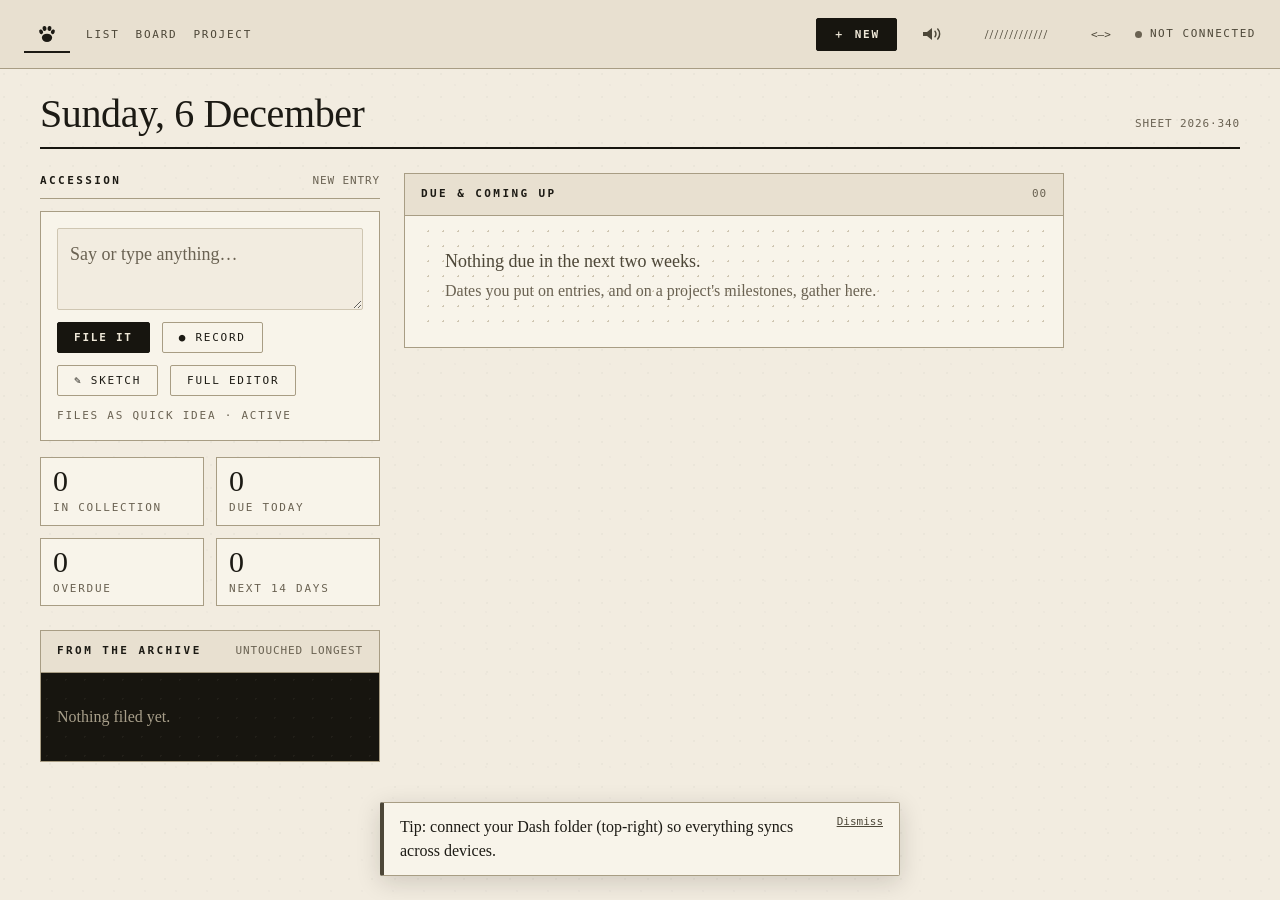
==== index.html @ 29f778c0 "Simplify Dash utilities and add project rail color editing" ====
<!DOCTYPE html>
<html lang="en">
<head>
  <meta charset="utf-8" />
  <meta name="viewport" content="width=device-width, initial-scale=1, viewport-fit=cover" />
  <meta name="theme-color" content="#3f6f5b" />
  <title>Dash</title>
  <link rel="manifest" href="manifest.json" />
  <link rel="apple-touch-icon" href="icon-180.png" />
  <link rel="icon" href="icon.svg" type="image/svg+xml" />
  <meta name="apple-mobile-web-app-capable" content="yes" />
  <meta name="apple-mobile-web-app-title" content="Dash" />
  <link rel="stylesheet" href="css/tokens.css" />
  <link rel="stylesheet" href="css/app.css" />
  <!-- Projects overview is deliberately isolated so the chosen index-rail
       composition can evolve without perturbing the rest of Dash's chrome. -->
  <link rel="stylesheet" href="css/projects.css" />
  <link rel="stylesheet" href="css/interaction.css" />
  <link rel="stylesheet" href="css/desk-images.css" />
  <!-- Small additive pass: quiet desktop utilities + lighter Projects register. -->
  <link rel="stylesheet" href="css/ui-cleanup.css" />
</head>
<body>
  <div id="app"><!-- app.js builds the UI here --></div>
  <div id="toasts"></div>

  <!-- No build step: the browser runs these files exactly as uploaded (§13.1).
       The bootstrap starts Dash first, then adds the optional Desk-image layer. -->
  <script type="module" src="js/desk-images-bootstrap.js"></script>
  <!-- Phone-only chrome rearrangement: keeps the core app verbs intact, but
       gives + New one designed action row and tucks utilities behind More. -->
  <script type="module" src="js/mobile-chrome.js"></script>
  <!-- Shared item-editor hierarchy: quick capture first, organisational tools
       behind one native More details disclosure on phone and desktop. -->
  <script type="module" src="js/editor-details.js"></script>
  <!-- Desktop/tablet cleanup stays additive: existing controls keep their handlers. -->
  <script type="module" src="js/ui-cleanup.js"></script>

  <!-- Offline-first: register the service worker so the app shell works with
       no network (data is local anyway). (§13.2 #6) -->
  <script>
    if ("serviceWorker" in navigator) {
      window.addEventListener("load", () => {
        navigator.serviceWorker.register("sw.js").catch(() => {
          /* not fatal — app still works online; see console */
        });
      });

      // ---- taking on a new version without throwing away a navigation ----
      //
      // sw.js calls skipWaiting() + clients.claim(), so a newly-installed
      // worker can take control while this tab is already open.
      //
      // Older Dash versions reloaded immediately on controllerchange. The
      // first fix deferred that reload after a pointer/key interaction, but it
      // left one narrow race: controllerchange could arrive a fraction before
      // the first pointerdown, start the reload, and the click could still
      // switch views before that already-started reload completed. Result:
      // Projects appeared briefly, then the cold-start reload landed on Home.
      //
      // The stronger rule is simpler: A VISIBLE DASH TAB NEVER FORCE-RELOADS
      // ITSELF FOR AN UPDATE. controllerchange only records that an update is
      // waiting. The reload happens when the document is hidden — switching
      // tabs/apps, locking the device, closing the PWA — when no live action can
      // be thrown away. If the page disappears without that event, the next
      // open is already controlled by the new worker anyway.
      let reloadedForUpdate = false;
      let updateWaiting = false;

      function reloadForUpdate() {
        if (reloadedForUpdate) return;
        reloadedForUpdate = true;
        window.location.reload();
      }

      navigator.serviceWorker.addEventListener("controllerchange", () => {
        updateWaiting = true;
        // Hidden already? There is no visible interaction to protect.
        if (document.visibilityState === "hidden") reloadForUpdate();
      });

      document.addEventListener("visibilitychange", () => {
        if (updateWaiting && document.visibilityState === "hidden") {
          reloadForUpdate();
        }
      });
    }
  </script>
</body>
</html>
---- css/tokens.css ----
/* ============================================================
   tokens.css — the ONE place visual values are defined (§10)
   ------------------------------------------------------------
   "Specimen archive" system (approved July 2026). Warm cream is the
   primary ground; near-black appears as a *material* (the mount board),
   not a mode. One ember accent is an INDICATOR only — overdue, stale,
   sync trouble — never decoration. Serif carries content; a mono voice
   carries every label, number, and date.

   AMENDED August 2026 — colour as ground. The seven PALETTE colours
   (--color-green … --color-gray) may now be used as filled grounds
   with --text-on-accent as the ink, not only as thin marks. That is
   what lets a project be identifiable at a glance. Ember is NOT in
   the palette and is NOT part of this: it stays an indicator, and it
   still means "past its date" and nothing else. The two can appear on
   the same page and still say different things.

   AMENDED August 17, 2026 — display serif. Dash keeps its existing
   Iowan/Palatino serif for reading, and gains ONE display voice for
   identity / large typographic structure. It asks only for a locally
   installed BN Canyon; no font file is shipped or cached. If the
   browser cannot see that local font, the display token falls straight
   back to the existing body serif.

   Every palette colour was measured as a background against
   --text-on-accent in both themes before this was allowed through:
   worst pair 5.32:1, best 7.62:1 — all past AA. Because
   --text-on-accent flips per theme, a ground stays legible through a
   re-theme with no second set of tokens to keep in sync.

   Components may ONLY reference these semantic tokens, never raw
   colors / sizes / fonts. A theme JSON file in Dash/themes/ can
   override any of these at runtime (see js/theme.js).

   Token NAMES are unchanged from earlier versions on purpose, so
   theme.js, sketch.js and every view keep working — only the VALUES
   moved. New tokens (--mount*, --ember*, --rule*, --text-label) were
   added for the new elements.

   Accessibility defaults still baked in HERE (§10):
     - 18px text floor, scaled by --text-scale
     - AA-contrast pairs verified on every ground, cream and mount
     - 44px minimum tap targets via --tap-min
   ============================================================ */

/* Local-only on purpose. The browser may use the copy Andra has installed on
   this device, but Dash never contains, serves or redistributes the font file. */
@font-face {
  font-family: "Dash Canyon Local";
  src: local("BN Canyon"), local("BNCanyonRegular");
  font-style: normal;
  font-weight: 400;
  font-display: swap;
}

:root {
  /* ---- text scale multiplier (settings slider writes this) ---- */
  --text-scale: 1;

  /* ---- surfaces: warm paper stock ---- */
  --surface:        #f2ece0;   /* app ground — warm cream */
  --surface-raised: #f8f4ea;   /* mounted sheet / entry field */
  --surface-sunken: #e8e0d0;   /* wells, inputs, the instrument strip */
  --border:         #cfc6b2;   /* hairline rule */
  --border-strong:  #a89d84;   /* stronger rule / control outline */

  /* ---- the mount board (near-black material, not "dark mode") ---- */
  --mount:          #17150f;
  --mount-soft:     #211e16;
  --rule-mount:     #3a352a;
  --ink-on-mount:       #efe8d8;
  --ink-on-mount-muted: #a89f8a;

  /* ---- ink (all AA on the paper grounds above) ---- */
  --text-primary:  #1c1a14;
  --text-muted:    #4d4738;   /* body previews, secondary content */
  --text-faint:    #6a6252;   /* counts, hints, dates */
  --text-on-accent:#f8f4ea;

  /* Removed August 2026 (code-health cleanup #11), all with zero readers:
       --tint-green … --tint-gray  the seven soft tint backgrounds. Their only
         consumers were the Kanban column wells and the Finder selection, both
         unregistered, and one hardcoded use on a project chip that now takes
         the project's own colour instead.
       --ember-soft  the Delete button's hover, which now derives from --ember
         so it follows the theme and any custom accent.
       --accent-1 / --accent-3 / --accent-4  "quiet accents, demoted" — never
         referenced by anything.
     --accent-2 deliberately STAYS: setAccent() in js/theme.js still writes it,
     and it is named in the original proposal §10. */

  /* ---- THE accent: ember. Indicator only. AA on paper. ---- */
  --accent-2:      #b23a14;   /* ember — legacy name kept; = indicator red */
  --ember:         #b23a14;
  /* What ember is when NOBODY has picked a custom accent.
     Settings can replace the accent, and it does so by writing --ember as an
     inline style on :root — which beats this stylesheet. So "what is ember
     normally?" can't be answered by reading --ember back; it would hand back
     whatever custom colour is currently in force. This token is the answer,
     and the accent flow deliberately never writes it (see setAccent /
     resetAccent in js/theme.js). Keep it equal to --ember above. */
  --ember-default: #b23a14;
  /* The ink that goes ON an ember ground (the overdue block, the tab
     badge, the late flag). A separate token because Settings can now
     replace the accent with any colour, and the ink on top has to be
     able to flip to near-black without the accent itself moving.
     Left pointing at --text-on-accent so it follows the theme until
     someone actually picks a custom accent. */
  --ember-ink:     var(--text-on-accent);
  --ember-on-mount:#ef7a4e;   /* same lamp, legible on the mount */
  --warn-on-mount: #c9a24f;   /* mid-band "aging", mount ground only */

  /* named status/type palette — data references these by name
     (registry color:"green"); see js/theme.js colorToken().
     Re-valued to quiet, AA inks that read as dot-marks. */
  --color-green:  #4a6353;
  --color-clay:   #87502f;
  --color-blue:   #4c6076;
  --color-ochre:  #6f5a2e;
  --color-plum:   #5f4a5c;
  --color-slate:  #575a5e;
  --color-gray:   #6a6252;

  /* ---- typography ---- */
  --font-body:    "Iowan Old Style", "Palatino Linotype", Palatino, Georgia, serif;
  --font-display: "Dash Canyon Local", "Iowan Old Style", "Palatino Linotype", Palatino, Georgia, serif;
  --font-ui:      -apple-system, BlinkMacSystemFont, "Segoe UI", system-ui, sans-serif;
  --font-mono:    ui-monospace, "SF Mono", Menlo, Consolas, monospace;

  /* type scale — floor is 18px, everything scales with --text-scale */
  --text-base: calc(1.125rem * var(--text-scale)); /* 18px */
  --text-sm:   calc(1rem     * var(--text-scale)); /* 16px — never smaller */
  --text-lg:   calc(1.375rem * var(--text-scale)); /* 22px */
  --text-xl:   calc(1.875rem * var(--text-scale)); /* 30px */
  --text-2xl:  calc(2.5rem   * var(--text-scale)); /* 40px */
  /* the display size — added August 2026. Hierarchy in this system comes
     from a big SIZE jump rather than from more colours or heavier rules,
     so there has to be a step that's unmistakably the top of a page.
     Used for a project's name on its own page, and nothing smaller. */
  --text-3xl:  calc(3.5rem   * var(--text-scale)); /* 56px */
  /* the mono label voice — tiny letterspaced caps for ALL metadata */
  --text-label:calc(0.6875rem * var(--text-scale));/* 11px */
  --leading:   1.5;

  /* ---- spacing ---- */
  --space-1: 0.25rem;
  --space-2: 0.5rem;
  --space-3: 0.75rem;
  --space-4: 1rem;
  --space-5: 1.5rem;
  --space-6: 2.5rem;

  /* ---- shape & depth: sharper corners, hairlines over shadows ---- */
  --radius:      2px;
  --radius-sm:   2px;
  --radius-pill: 999px;      /* small round dots only */
  --shadow-1: none;
  --shadow-2: 0 6px 24px rgba(23,21,15,0.16);   /* modals only */

  /* ---- sketch / journal (§9) — unchanged intent, warm paper ---- */
  --sketch-paper:      #f4efe4;
  --sketch-paper-edge: #e7dfcd;
  --sketch-ink:        #2b2822;
  --sketch-ink-accent: #4a6b8a;

  /* ---- layout: how wide things are allowed to get (August 2026) ----
     These are the "spatial parameters". They live here, as tokens, so
     the whole app's density is four numbers rather than a hunt through
     the stylesheet.

     --page-max    the widest the content ever gets. Above this it just
                   stops growing; nothing stretches into unreadability.
     --panel-min   a panel is never NARROWER than this. This is the
                   number that stops text being clipped: the grid fits
                   FEWER, WIDER columns rather than as many as possible.
     --panel-max   …and never wider than this, so a single panel on a
                   big screen doesn't turn into metre-long rows.
     --rail-w      the fixed left rail. HOME ONLY — capture lives
                   there and has to stay reachable. A project page has
                   no rail; its controls moved into the colour banner.
     --index-rail-w the OTHER rail: the tag / type / status index on
                   List and Board. Deliberately its own number rather
                   than sharing --rail-w — the two rails hold different
                   things (capture vs. a list of filters) and want
                   different widths. It was a literal 248px in app.css
                   until August 2026, which meant one rail was tunable
                   from here and the other wasn't.
     --board-col-w how wide one column of cards is on the Board. The
                   masonry layout fits as many of these as will go, so
                   this is the Board's density knob.

     Adding a widget later needs none of these touched: the panel grid
     fits what it's given and reflows. */
  --page-max:      1500px;
  --panel-min:     480px;
  --panel-max:     660px;
  --rail-w:        340px;
  --index-rail-w:  248px;
  --board-col-w:   260px;

  /* ---- interaction ---- */
  /* --tap-min is the TOUCH floor and does not move. 44px, always, on
     anything a finger has to hit.

     --control-min is what controls actually size themselves to. It
     equals --tap-min by default, and drops on a device driven by a
     MOUSE (see the pointer query below) — where 44px isn't an
     accessibility requirement, it's just three chunky buttons eating
     the row before any text gets drawn. That reclaimed width is what
     stops labels being clipped on the desktop. */
  --tap-min: 44px;
  --control-min: var(--tap-min);
  /* Focus is interface state, not an alert. Keep ember reserved for\n     overdue/error/sync meaning and draw keyboard focus in neutral Dash ink. */\n  --focus-ring: 0 0 0 2px var(--surface), 0 0 0 4px var(--text-primary);
  --transition: 140ms ease;
}

/* Dark = the mount becomes the ground (the black-monoprint theme). Kept
   AA and warm so a sketch made by day still reads at night. */
:root[data-theme="dark"] {
  --surface:        #17150f;
  --surface-raised: #211e16;
  --surface-sunken: #100e09;
  --border:         #3a352a;
  --border-strong:  #524c3d;

  --mount:          #100e09;
  --mount-soft:     #191710;
  --rule-mount:     #3a352a;
  --ink-on-mount:       #efe8d8;
  --ink-on-mount-muted: #a89f8a;

  --text-primary: #efe8d8;
  --text-muted:   #c3bba7;
  --text-faint:   #928a76;
  --text-on-accent:#17150f;

  --ember:         #ef7a4e;
  --accent-2:      #ef7a4e;
  /* the dark theme's own ember, so "reset to ember" in dark mode offers the
     colour ember actually is here — not the paper theme's */
  --ember-default: #ef7a4e;

  --color-green:  #7fa38c;
  --color-clay:   #cf8a63;
  --color-blue:   #7f9bb8;
  --color-ochre:  #c9a24f;
  --color-plum:   #a988a6;
  --color-slate:  #9ca0a6;
  --color-gray:   #928a76;

  --sketch-paper:      #2a2620;
  --sketch-paper-edge: #211d18;
  --sketch-ink:        #ece7db;
  --sketch-ink-accent: #8fb3d4;

  --shadow-1: none;
  --shadow-2: 0 6px 24px rgba(0,0,0,0.5);
}

/* A device whose PRIMARY pointer is precise — a trackpad or mouse. Phones
   and tablets report "coarse" and never match this, so every touch target
   in Dash stays at the full 44px where it matters. Only the pointer that
   doesn't need the padding loses it.

   The known edge: a touchscreen laptop reports its trackpad as primary and
   would get the smaller controls even though you could also poke the screen.
   Everything stays above the 24px desktop floor, so it's a comfort question
   rather than a reachability one. */
@media (pointer: fine) {
  :root { --control-min: 28px; }
}

@media (prefers-reduced-motion: reduce) {
  :root { --transition: 0ms; }
}
---- css/app.css ----
/* ============================================================
   app.css — layout & components. Uses ONLY tokens from tokens.css.
   If you find a raw color/size/font below, it's a bug (§10).
   ------------------------------------------------------------
   "Specimen archive" restyle (approved July 2026):
     - items are numbered specimen ENTRIES separated by hairlines,
       not boxed cards
     - type/status are tiny colored dot-MARKS (.mk), not filled pills
     - all metadata (labels, numbers, dates) speaks in a mono voice
     - the sidebar is a catalog INDEX; the topbar is an instrument STRIP
     - ember (--ember) appears only as an indicator, never decoration
   ============================================================ */

* { box-sizing: border-box; }
html, body { margin: 0; padding: 0; }

body {
  background: var(--surface);
  color: var(--text-primary);
  font-family: var(--font-body);
  font-size: var(--text-base);
  line-height: var(--leading);
  -webkit-text-size-adjust: 100%;
  overflow: hidden; /* app owns its own scroll regions */
  /* Subtle material: a faint dot grain, felt not seen (§ design).
     Drawn from the INK token rather than a fixed warm brown, so it inverts:
     dark specks on cream paper, pale specks on the mount. It used to be a
     literal rgba() and therefore stayed brown on the dark theme, where it
     was effectively invisible.
     The percentages are lower than the old alphas on purpose — near-black at
     5% is about 1.6× stronger against cream than the mid-brown it replaces,
     so 3% / 2% keeps the paper theme looking the way it always has. */
  background-image:
    radial-gradient(circle at 18% 22%, color-mix(in srgb, var(--text-primary) 3%, transparent) 0 1px, transparent 1px),
    radial-gradient(circle at 68% 74%, color-mix(in srgb, var(--text-primary) 2%, transparent) 0 1px, transparent 1px);
  background-size: 23px 23px, 31px 31px;
}

button, input, textarea, select {
  font-family: inherit;
  font-size: inherit;
  color: inherit;
}

:focus-visible { outline: none; box-shadow: var(--focus-ring); border-radius: var(--radius-sm); }

/* ---- the mono label voice: used for ALL metadata ---- */
.lbl, .num {
  font-family: var(--font-mono);
  font-size: var(--text-label);
  letter-spacing: 0.16em;
  text-transform: uppercase;
  color: var(--text-faint);
}
.num { letter-spacing: 0.08em; }

/* ---------- App shell: index rail + main ---------- */
/* The rail is OPEN by default on List and Board (August 2026) and absent
   everywhere else. It reversed an earlier same-day decision to keep it
   closed: it stopped being a drawer you had to remember and became where
   filtering lives, so hiding it by default hid the point. The band's
   "☰ Index" toggle adds/removes .with-sidebar; open/closed is per device
   (dash.rail). Settings / Read-aloud stay in the topbar regardless, so
   nothing is ever stranded behind this. */
#app {
  display: grid;
  grid-template-columns: 1fr;
  grid-template-rows: 100vh;
  height: 100vh;
}
#app.with-sidebar { grid-template-columns: var(--index-rail-w) 1fr; }
#app:not(.with-sidebar) > .sidebar { display: none; }

/* ---------- Sidebar = catalog index ---------- */
.sidebar {
  background: var(--surface);
  border-right: 1px solid var(--border);
  display: flex;
  flex-direction: column;
  min-height: 0;
  overflow-y: auto;
}

.brand {
  display: flex; align-items: center; gap: var(--space-2);
  padding: var(--space-5) var(--space-4) var(--space-4);
  font-family: var(--font-mono);
  font-size: var(--text-label);
  letter-spacing: 0.3em;
  text-transform: uppercase;
  font-weight: 500;
  color: var(--text-primary);
}
.brand .brand-mark {
  width: 22px; height: 22px; border-radius: var(--radius-pill);
  object-fit: cover;
  display: inline-block;
  flex: none;
}

.sidebar-section { padding: 0 var(--space-4); }
.sidebar-section h2 {
  font-family: var(--font-mono);
  font-size: var(--text-label);
  text-transform: uppercase;
  letter-spacing: 0.16em;
  color: var(--text-faint);
  font-weight: 500;
  margin: var(--space-5) 0 var(--space-1);
  padding-bottom: var(--space-1);
  border-bottom: 1px solid var(--border);
}
.sidebar-section h2:first-child { margin-top: 0; }

.nav-btn {
  display: flex; align-items: center; gap: var(--space-2);
  width: 100%;
  min-height: 34px;
  padding: var(--space-1) 0;
  background: transparent;
  border: none;
  border-bottom: 1px solid transparent;
  text-align: left;
  cursor: pointer;
  color: var(--text-primary);
  font-family: var(--font-body);
  font-size: var(--text-sm);
}
.nav-btn:hover { border-bottom-color: var(--border); }
.nav-btn[aria-current="true"] {
  color: var(--text-primary);
  font-weight: 600;
  box-shadow: inset 3px 0 0 var(--ember);
  padding-left: var(--space-2);
}
.nav-btn .count {
  margin-left: auto;
  font-family: var(--font-mono);
  font-size: var(--text-label);
  letter-spacing: 0.06em;
  color: var(--text-faint);
  font-variant-numeric: tabular-nums;
}

/* (.sidebar-footer removed August 2026 — it held Settings and Read-aloud until
   those moved to the topbar, and nothing has rendered it since.) */

/* ---------- Main area ---------- */
.main {
  display: flex; flex-direction: column;
  min-width: 0; min-height: 0;
  height: 100vh;
}

/* ---------- Instrument strip (was topbar) ---------- */
.topbar {
  display: flex; align-items: center; gap: var(--space-3);
  padding: var(--space-3) var(--space-5);
  border-bottom: 1px solid var(--border-strong);
  background: var(--surface-sunken);
  flex-wrap: wrap;
}

.view-tabs { display: flex; gap: var(--space-4); flex-wrap: wrap; }
.view-tab {
  min-height: var(--control-min);
  padding: var(--space-2) 0;
  border: none;
  background: transparent;
  cursor: pointer;
  font-family: var(--font-mono);
  font-size: var(--text-label);
  letter-spacing: 0.16em;
  text-transform: uppercase;
  color: var(--text-muted);
}
.view-tab[aria-current="true"] {
  color: var(--text-primary);
  font-weight: 600;
  box-shadow: inset 0 -2px 0 var(--ember);
}

/* Pushes the verbs to the right now that Search has left the topbar. */
.topbar-spacer { flex: 1; }

.search-wrap { position: relative; }
.search-wrap input {
  min-height: var(--control-min);
  width: 260px; max-width: 40vw;
  padding: var(--space-2) var(--space-3);
  background: var(--surface-raised);
  border: 1px solid var(--border);
  border-radius: var(--radius);
  font-family: var(--font-body);
}
.search-wrap input::placeholder { color: var(--text-faint); }

.btn {
  min-height: var(--control-min);
  padding: var(--space-2) var(--space-4);
  border-radius: var(--radius);
  border: 1px solid var(--border-strong);
  background: var(--surface-raised);
  color: var(--text-primary);
  font-family: var(--font-mono);
  font-size: var(--text-label);
  letter-spacing: 0.16em;
  text-transform: uppercase;
  cursor: pointer;
  display: inline-flex; align-items: center; justify-content: center; gap: var(--space-2);
}
.btn:hover { background: var(--surface-sunken); }
.btn-primary {
  background: var(--mount);
  border-color: var(--mount);
  color: var(--ink-on-mount);
  font-weight: 600;
}
.btn-primary:hover { background: var(--mount-soft); }

/* The viewport itself no longer carries the page padding — the catalog band is
   its first child and has to run edge to edge, so the padding moved onto
   #view-host. Home and Project are unaffected: they render into #view-host and
   get exactly the inset they had before. */
.viewport {
  flex: 1; min-height: 0;
  overflow: auto;
  padding: 0;
}
#view-host { padding: var(--space-5) var(--space-6); }

/* =========================================================================
   THE CATALOG BAND  (August 2026)
   =========================================================================
   The page's own header strip on List and Board, as distinct from .topbar,
   which is the APP's. The split is the point: the topbar says where you are
   and what you can do; the band says what you're looking at.

   Mount ground with cream ink — Andra's call. It's an existing material in
   the system (the Today rail is the same block), so nothing new is invented
   and it inverts correctly on the dark theme for free. Ember is untouched by
   this: it stays an indicator, and --ember-on-mount is the version of it that
   stays legible here.

   Sticky, not fixed: it belongs to the page and scrolls with it, but never
   leaves — re-sorting a list you've scrolled halfway down shouldn't mean
   scrolling back to the top first. */
.catalog-band {
  position: sticky; top: 0; z-index: 5;
  background: var(--mount);
  color: var(--ink-on-mount);
  padding: var(--space-4) var(--space-6);
  display: flex; flex-direction: column; gap: var(--space-3);
}

.band-top { display: flex; align-items: center; gap: var(--space-3); flex-wrap: wrap; }
.band-title {
  font-family: var(--font-mono);
  font-size: var(--text-label);
  letter-spacing: 0.22em;
  text-transform: uppercase;
  font-weight: 600;
  color: var(--ink-on-mount);
}
.band-count { margin-left: auto; color: var(--ink-on-mount-muted); font-size: var(--text-label); }

/* "You are looking at a slice." Quiet, but impossible to miss once it's there,
   because a filter you forgot about looks exactly like missing data. */
.band-filter {
  display: inline-flex; align-items: center; gap: var(--space-2);
  min-height: var(--control-min);
  padding: 0 var(--space-2);
  border: 1px solid var(--ink-on-mount-muted);
  border-radius: var(--radius);
  font-family: var(--font-mono);
  font-size: var(--text-label);
  letter-spacing: 0.12em;
  text-transform: uppercase;
  color: var(--ink-on-mount);
}
.band-filter-clear {
  min-height: var(--control-min); min-width: var(--control-min);
  border: none; background: transparent;
  color: var(--ink-on-mount-muted);
  cursor: pointer;
  font-size: var(--text-label);
}
.band-filter-clear:hover { color: var(--ember-on-mount); }

.band-controls { display: flex; align-items: center; gap: var(--space-3); flex-wrap: wrap; }
.band-controls .search-wrap { flex: 1 1 260px; max-width: 420px; }

/* Controls sitting ON the mount. They'd otherwise be paper-coloured boxes on a
   near-black band, which reads as holes punched in the strip. Tokens only —
   --mount-soft is the raised variant of the ground, exactly like
   --surface-raised is on paper. */
.catalog-band .search-wrap input,
.band-sel {
  min-height: var(--control-min);
  width: 100%;
  padding: var(--space-2) var(--space-3);
  background: var(--mount-soft);
  border: 1px solid var(--mount-soft);
  border-radius: var(--radius);
  color: var(--ink-on-mount);
}
.catalog-band .search-wrap input { font-family: var(--font-body); }
.band-sel {
  width: auto;
  font-family: var(--font-mono);
  font-size: var(--text-label);
  letter-spacing: 0.1em;
  text-transform: uppercase;
  cursor: pointer;
}
.catalog-band .search-wrap input::placeholder { color: var(--ink-on-mount-muted); }
.catalog-band .search-wrap input:hover,
.band-sel:hover { border-color: var(--ink-on-mount-muted); }
.catalog-band .search-wrap input:focus-visible,
.band-sel:focus-visible {
  border-color: var(--ink-on-mount);
  box-shadow: 0 0 0 2px var(--mount), 0 0 0 4px var(--ember-on-mount);
  outline: none;
}
/* The dropdown list is drawn by the OS on the page's own surface, not on the
   mount — name both so a dark theme doesn't hand back an unreadable menu. */
.band-sel option { background: var(--surface-raised); color: var(--text-primary); }

/* The rail toggle. A band control, not a topbar button: quiet, outlined in the
   ink it sits on, and it never appears on a view without a rail. */
.band-btn {
  min-height: var(--control-min);
  padding: var(--space-1) var(--space-3);
  border: 1px solid var(--ink-on-mount-muted);
  border-radius: var(--radius);
  background: transparent;
  color: var(--ink-on-mount);
  font-family: var(--font-mono);
  font-size: var(--text-label);
  letter-spacing: 0.16em;
  text-transform: uppercase;
  cursor: pointer;
  display: inline-flex; align-items: center; gap: var(--space-2);
}
.band-btn:hover { background: var(--mount-soft); }

/* ---------- Marks: type/status as dot-marks (was chips) ---------- */
.mk {
  font-family: var(--font-mono);
  font-size: var(--text-label);
  letter-spacing: 0.14em;
  text-transform: uppercase;
  display: inline-flex; align-items: center; gap: 0.45em;
  color: var(--text-muted);
  white-space: nowrap;
}
.mk::before {
  content: "";
  width: 5px; height: 5px; border-radius: 50%;
  background: currentColor; flex: none;
}
.mk-ember { color: var(--ember); font-weight: 600; }

/* ---------- Quick status control (list rows / board cards) ---------- */
/* Reads as a .mk mark that happens to be tappable — same mono voice, same
   5px dot drawn from currentColor, colour still set inline from the status
   registry. It's a utility, not a new focal point on the row: no fill, no
   border at rest, just a small caret so it doesn't look like plain text.
   Sizing follows --control-min (28px on a mouse, 44px on a finger) like every
   other control since the spacing pass. */
.status-ctl {
  display: inline-flex; align-items: center; gap: 0.45em;
  min-height: var(--control-min);
}
.status-ctl::before {
  content: "";
  width: 5px; height: 5px; border-radius: 50%;
  background: currentColor; flex: none;
}
.status-ctl::after {
  content: "▾";
  font-family: var(--font-mono);
  font-size: var(--text-label);
  color: var(--text-faint);
  margin-left: -0.25em;
  pointer-events: none;
}
.status-ctl select {
  min-height: var(--control-min);
  padding: 0 var(--space-1);
  border: 1px solid transparent;
  border-radius: var(--radius);
  background: transparent;
  color: inherit;
  font-family: var(--font-mono);
  font-size: var(--text-label);
  letter-spacing: 0.14em;
  text-transform: uppercase;
  cursor: pointer;
  -webkit-appearance: none; appearance: none;
}
.status-ctl select:hover { border-color: var(--border); background: var(--surface-raised); }
.status-ctl select:focus-visible {
  border-color: var(--border-strong);
  background: var(--surface-raised);
  box-shadow: var(--focus-ring);
  outline: none;
}
/* The options themselves are drawn by the OS, which does not inherit the
   inline registry colour — name the surface so a dark theme doesn't hand back
   a white menu. */
.status-ctl option { color: var(--text-primary); background: var(--surface-raised); }

.tag {
  font-family: var(--font-mono);
  font-size: var(--text-label);
  letter-spacing: 0.1em;
  color: var(--text-faint);
  white-space: nowrap;
}
.tag::before { content: "#"; }

/* chip: retained ONLY for editor inputs (tag/project pickers) and small
   count badges. Quiet, sharp, not a filled pill. */
.chip {
  display: inline-flex; align-items: center; gap: var(--space-1);
  padding: 2px var(--space-2);
  border: 1px solid var(--border);
  border-radius: var(--radius);
  font-family: var(--font-mono);
  font-size: var(--text-label);
  letter-spacing: 0.08em;
  background: var(--surface-sunken);
  color: var(--text-muted);
  white-space: nowrap;
}
.chip.tag { border: none; background: none; padding: 0; }
.chip.tag::before { content: "#"; }

/* ---------- Groups → numbered plates ---------- */
.group { margin-bottom: var(--space-6); }
.group-head {
  display: flex; align-items: center; gap: var(--space-3);
  font-family: var(--font-mono);
  font-size: var(--text-label);
  color: var(--text-primary);
  text-transform: uppercase;
  letter-spacing: 0.22em;
  font-weight: 600;
  margin-bottom: var(--space-3);
  padding-bottom: var(--space-2);
  border-bottom: 1px solid var(--border-strong);
  cursor: pointer;
  min-height: var(--control-min);
}
.group-head .caret { transition: transform var(--transition); color: var(--ember); }
.group-head.collapsed .caret { transform: rotate(-90deg); }
.group-head .group-count { margin-left: auto; color: var(--text-faint); letter-spacing: 0.08em; }

/* ---------- Specimen entry (was boxed item-row) ---------- */
.item-row {
  display: grid;
  grid-template-columns: auto 1fr;
  gap: var(--space-4);
  align-items: start;
  padding: var(--space-4) var(--space-2);
  border-bottom: 1px solid var(--border);
  cursor: pointer;
}
.item-row:hover { background: var(--surface-raised); }
.item-row:first-child { border-top: 1px solid var(--border); }

.item-no {
  font-family: var(--font-mono);
  font-size: var(--text-label);
  letter-spacing: 0.06em;
  color: var(--text-faint);
  padding-top: 0.2em;
  white-space: nowrap;
}
/* the old solid type swatch, kept for project rows: now a thin rule */
.item-swatch {
  width: 3px; align-self: stretch; min-height: 2.4em;
  border-radius: 0;
  flex: none;
}
.item-main { min-width: 0; }
.item-meta { display: flex; flex-wrap: wrap; gap: var(--space-3); align-items: center; margin-bottom: var(--space-1); }
.item-title { font-size: var(--text-lg); font-weight: 400; margin: 0 0 var(--space-1); line-height: 1.25; }
.item-body-preview {
  color: var(--text-muted);
  font-size: var(--text-sm);
  margin: 0;
  display: -webkit-box; -webkit-line-clamp: 2; -webkit-box-orient: vertical;
  overflow: hidden;
}
.item-foot { display: flex; flex-wrap: wrap; gap: var(--space-3); margin-top: var(--space-2); }

/* stale/overdue accent: the only ember in a list (set by future phases) */
.item-row.flag { box-shadow: inset 2px 0 0 var(--ember); }

/* ---------- Board (masonry) view ---------- */
.board {
  column-width: var(--board-col-w);
  column-gap: var(--space-5);
}
.board .card {
  break-inside: avoid;
  margin-bottom: var(--space-5);
  background: var(--surface-raised);
  border: 1px solid var(--border);
  border-radius: var(--radius);
  padding: var(--space-4);
  cursor: pointer;
}
.board .card:hover { border-color: var(--border-strong); }
.board .card .item-title { font-size: var(--text-lg); }

.card-head {
  display: flex; align-items: baseline; justify-content: space-between;
  gap: var(--space-3);
  padding-bottom: var(--space-2);
  margin-bottom: var(--space-3);
  border-bottom: 1px solid var(--border);
}
.card .item-title { margin: 0 0 var(--space-1); }
.card .item-meta { margin-top: var(--space-2); }

/* ---------- Kanban view ---------- */
.kanban {
  display: flex; gap: var(--space-5);
  align-items: flex-start;
  min-height: 100%;
}
.kanban-col {
  flex: 0 0 300px;
  background: var(--surface-raised);
  border: 1px solid var(--border);
  border-radius: var(--radius);
  padding: var(--space-3);
  max-height: 100%;
  display: flex; flex-direction: column;
}
.kanban-col > h3 {
  font-family: var(--font-mono);
  font-size: var(--text-label);
  letter-spacing: 0.16em;
  text-transform: uppercase;
  font-weight: 600;
  margin: var(--space-1) var(--space-1) var(--space-3);
  padding-bottom: var(--space-2);
  border-bottom: 1px solid var(--border-strong);
  display: flex; align-items: center; gap: var(--space-2);
}
.kanban-col > h3 .group-count { color: var(--text-faint); margin-left: auto; }
.kanban-list { overflow-y: auto; display: flex; flex-direction: column; gap: var(--space-3); }
.kanban .card {
  background: var(--surface);
  border: 1px solid var(--border);
  border-radius: var(--radius);
  padding: var(--space-3);
  cursor: grab;
}
.kanban .card:active { cursor: grabbing; }
.kanban .card.dragging { opacity: 0.5; }
.kanban-col.drop-target { outline: 2px dashed var(--ember); outline-offset: -4px; }

/* ---------- Finder columns view ---------- */
.finder { display: flex; gap: 0; height: 100%; }
.finder-col {
  flex: 0 0 260px;
  border-right: 1px solid var(--border);
  overflow-y: auto;
  padding: var(--space-2) var(--space-3);
}
.finder-col:last-child { flex: 1; }
.finder-entry {
  display: flex; align-items: center; gap: var(--space-2);
  min-height: var(--control-min);
  padding: var(--space-2) 0;
  border-bottom: 1px solid transparent;
  cursor: pointer;
  font-family: var(--font-body);
  font-size: var(--text-sm);
}
.finder-entry:hover { border-bottom-color: var(--border); }
.finder-entry[aria-current="true"] {
  color: var(--text-primary); font-weight: 600;
  box-shadow: inset 3px 0 0 var(--ember);
  padding-left: var(--space-2);
}
.finder-entry .count {
  margin-left: auto;
  font-family: var(--font-mono); font-size: var(--text-label);
  letter-spacing: 0.06em; color: var(--text-faint);
}

/* ---------- Empty state: dot-grid motif ---------- */
.empty {
  max-width: 34rem; margin: 12vh auto 0;
  text-align: center; color: var(--text-muted);
  padding: var(--space-6);
  background-image: radial-gradient(circle, var(--border) 1px, transparent 1px);
  background-size: 15px 15px;
}
.empty h2 { font-family: var(--font-body); font-size: var(--text-xl); font-weight: 400; color: var(--text-primary); margin-bottom: var(--space-2); }
.empty p { margin-bottom: var(--space-4); }

/* ---------- Modal / detail editor ---------- */
.modal-scrim {
  position: fixed; inset: 0;
  /* The dim behind a dialog. --mount is the near-black material and is what
     this literal already was; going through the token means it follows a
     re-theme instead of being a fixed colour that happens to match. A shadow
     stays dark in BOTH themes — this deliberately doesn't use an ink token,
     which would invert and give a pale "shadow". */
  background: color-mix(in srgb, var(--mount) 42%, transparent);
  display: flex; align-items: flex-start; justify-content: center;
  padding: var(--space-5);
  overflow-y: auto;
  z-index: 50;
}
.modal {
  background: var(--surface-raised);
  border: 1px solid var(--border-strong);
  border-radius: var(--radius);
  box-shadow: var(--shadow-2);
  width: min(680px, 100%);
  margin-top: 6vh;
  padding: var(--space-5);
}
.modal h2 {
  margin-top: 0;
  font-family: var(--font-mono);
  font-size: var(--text-label);
  letter-spacing: 0.2em;
  text-transform: uppercase;
  color: var(--text-primary);
  padding-bottom: var(--space-2);
  border-bottom: 2px solid var(--mount);
}

.field { margin-bottom: var(--space-4); }
.field label {
  display: block;
  font-family: var(--font-mono);
  font-size: var(--text-label);
  letter-spacing: 0.14em;
  text-transform: uppercase;
  color: var(--text-muted);
  margin-bottom: var(--space-1);
}
.field input[type="text"],
.field input[type="date"],
.field textarea,
.field select {
  width: 100%;
  min-height: var(--control-min);
  padding: var(--space-2) var(--space-3);
  background: var(--surface);
  border: 1px solid var(--border);
  border-radius: var(--radius);
  font-family: var(--font-body);
}
.field textarea { min-height: 8rem; resize: vertical; line-height: var(--leading); }
.field .hint { color: var(--text-faint); font-size: var(--text-sm); font-family: var(--font-body); margin-top: var(--space-1); }

.row { display: flex; gap: var(--space-3); flex-wrap: wrap; }
.row > .field { flex: 1; min-width: 12rem; }

.chip-input { display: flex; flex-wrap: wrap; gap: var(--space-1); align-items: center; }
.chip-input .chip { cursor: default; }
.chip-input .chip button {
  border: none; background: none; cursor: pointer; color: inherit;
  padding: 0 0 0 2px; min-height: auto; font-size: var(--text-sm);
}
.chip-input input {
  flex: 1; min-width: 8rem; border: none; background: transparent;
  min-height: 2rem; padding: var(--space-1);
}

.modal-actions { display: flex; gap: var(--space-2); margin-top: var(--space-5); flex-wrap: wrap; }
.modal-actions .spacer { flex: 1; }
.btn-danger { color: var(--ember); border-color: var(--ember); background: transparent; }
/* The hover is a wash of the accent ITSELF, not a fixed pale tint.
   --ember-soft was a literal peach that was never in ACCENT_TOKENS and never
   had a dark-theme value, which broke it two ways at once: on the dark theme
   the lettering fell to 1.91:1 (AA wants 4.5), and once Settings could change
   the accent, a blue accent gave you a blue Delete button that hovered to
   peach. Deriving it from --ember fixes both by construction — it follows the
   theme and it follows whatever accent is in force.
   10% specifically: measured 4.69:1 on paper and 5.17:1 on the mount with the
   default ember, both clear of AA, and it's the same weight as every other
   button's hover in this file. Going stronger costs contrast — 14% drops the
   paper reading to 4.43 and under the floor. */
.btn-danger:hover { background: color-mix(in srgb, var(--ember) 10%, transparent); }

/* ---------- Attachments (files/images) ---------- */
.attach-list {
  display: flex; flex-wrap: wrap; gap: var(--space-2);
  margin-bottom: var(--space-2);
}
.attach-chip {
  position: relative;
  border: 1px solid var(--border);
  border-radius: var(--radius);
  overflow: hidden;
  background: var(--surface-sunken);
}
.attach-link { display: block; text-decoration: none; color: inherit; }
.attach-thumb { width: 88px; height: 88px; object-fit: cover; display: block; }
.attach-doc {
  width: 88px; height: 88px;
  display: flex; flex-direction: column; align-items: center; justify-content: center;
  gap: var(--space-1); padding: var(--space-2); text-align: center;
}
.attach-doc-ext {
  font-family: var(--font-mono); font-weight: 700; font-size: var(--text-label);
  letter-spacing: 0.08em;
  color: var(--text-primary); background: var(--surface);
  padding: 2px var(--space-2); border-radius: var(--radius);
}
.attach-doc-name {
  font-family: var(--font-mono); font-size: var(--text-label); color: var(--text-muted);
  overflow: hidden; text-overflow: ellipsis; white-space: nowrap; max-width: 80px;
}
.attach-remove {
  position: absolute; top: 2px; right: 2px;
  min-height: 22px; min-width: 22px; height: 22px; width: 22px;
  border-radius: 50%; border: none;
  background: var(--mount); color: var(--ink-on-mount);
  cursor: pointer; font-size: 0.7rem; line-height: 1;
  display: flex; align-items: center; justify-content: center;
  padding: 0;
}

/* ---------- Sketch / journal canvas (§9) ---------- */
.sketch-wrap {
  display: flex; flex-direction: column; gap: var(--space-2);
}
.sketch-toolbar {
  display: flex; align-items: center; gap: var(--space-2);
  flex-wrap: wrap;
}
.sketch-sep {
  width: 1px; align-self: stretch; min-height: 1.6em;
  background: var(--border); margin: 0 var(--space-1);
}
.sketch-tool {
  min-height: var(--control-min);
  padding: var(--space-1) var(--space-3);
  border-radius: var(--radius);
  border: 1px solid var(--border-strong);
  background: var(--surface-raised);
  color: var(--text-primary);
  font-family: var(--font-mono);
  font-size: var(--text-label);
  letter-spacing: 0.1em;
  text-transform: uppercase;
  cursor: pointer;
}
.sketch-tool:hover { background: var(--surface-sunken); }
.sketch-tool[aria-pressed="true"] {
  background: var(--mount);
  border-color: var(--mount);
  color: var(--ink-on-mount);
}

/* Pen swatches: a filled ink dot; the selected one gets a ring. */
.sketch-color {
  --swatch: var(--sketch-ink);
  min-height: var(--control-min); min-width: var(--control-min);
  width: var(--control-min); height: var(--control-min);
  border-radius: var(--radius-pill);
  border: 1px solid var(--border);
  background: var(--surface-raised);
  cursor: pointer;
  display: inline-flex; align-items: center; justify-content: center;
  padding: 0;
}
.sketch-color::before {
  content: "";
  width: 18px; height: 18px; border-radius: var(--radius-pill);
  background: var(--swatch);
  /* a hairline inside the ink dot so a pale pen still has a defined edge */
  box-shadow: inset 0 0 0 1px color-mix(in srgb, var(--mount) 10%, transparent);
}
.sketch-color[aria-pressed="true"] {
  border-color: var(--swatch);
  box-shadow: 0 0 0 2px var(--swatch);
}

.sketch-paper {
  position: relative;
  width: 100%;
  height: min(58vh, 460px);
  border-radius: var(--radius);
  border: 1px solid var(--border);
  overflow: hidden;
  background-color: var(--sketch-paper);
  background-image:
    radial-gradient(120% 100% at 50% 0%, transparent 60%, var(--sketch-paper-edge) 100%),
    url("data:image/svg+xml;utf8,<svg xmlns='http://www.w3.org/2000/svg' width='120' height='120'><filter id='n'><feTurbulence type='fractalNoise' baseFrequency='0.9' numOctaves='2' stitchTiles='stitch'/><feColorMatrix type='saturate' values='0'/></filter><rect width='120' height='120' filter='url(%23n)' opacity='0.04'/></svg>");
  /* the paper's own inset shading — a shadow, so it stays dark on both themes */
  box-shadow: inset 0 1px 3px color-mix(in srgb, var(--mount) 10%, transparent),
              inset 0 0 40px color-mix(in srgb, var(--mount) 5%, transparent);
  touch-action: none;
}
.sketch-canvas {
  position: absolute; inset: 0;
  width: 100%; height: 100%;
  display: block;
  cursor: crosshair;
  touch-action: none;
}

/* Sketch previews on list rows and cards. */
.item-sketch-thumb {
  width: 54px; height: 54px; flex: none;
  border-radius: var(--radius-sm);
  background: var(--sketch-paper);
  border: 1px solid var(--border);
  overflow: hidden;
  display: flex; align-items: center; justify-content: center;
}
.card-sketch-thumb {
  width: 100%; height: 150px;
  border-radius: var(--radius-sm);
  background: var(--sketch-paper);
  border: 1px solid var(--border);
  overflow: hidden; margin-bottom: var(--space-2);
  display: flex; align-items: center; justify-content: center;
}
.sketch-thumb-img { max-width: 100%; max-height: 100%; object-fit: contain; display: block; }

/* ---------- Toast / error banner (§13.1 fail loudly) ---------- */
#toasts {
  position: fixed; left: 50%; bottom: var(--space-5);
  transform: translateX(-50%);
  display: flex; flex-direction: column; gap: var(--space-2);
  z-index: 100; width: min(520px, 92vw);
}
.toast {
  background: var(--surface-raised);
  border: 1px solid var(--border-strong);
  border-left: 4px solid var(--text-muted);
  border-radius: var(--radius);
  box-shadow: var(--shadow-2);
  padding: var(--space-3) var(--space-4);
  font-family: var(--font-body);
  font-size: var(--text-sm);
  display: flex; align-items: flex-start; gap: var(--space-3);
}
.toast.error { border-left-color: var(--ember); }
.toast.success { border-left-color: var(--color-green); }
.toast .toast-msg { flex: 1; }
.toast button {
  border: none; background: none; cursor: pointer;
  color: var(--text-muted); text-decoration: underline;
  font-family: var(--font-mono); font-size: var(--text-label); padding: 0;
  min-height: auto;
}

/* ---------- Read-aloud / icon button ---------- */
.icon-btn {
  min-height: var(--control-min); min-width: var(--control-min);
  border: 1px solid var(--border);
  background: var(--surface-raised);
  border-radius: var(--radius);
  cursor: pointer;
  display: inline-flex; align-items: center; justify-content: center;
}
.icon-btn:hover { background: var(--surface-sunken); }

/* ---------- Sync status: the one indicator lamp ---------- */
.sync-pill {
  font-family: var(--font-mono); font-size: var(--text-label);
  letter-spacing: 0.14em; text-transform: uppercase;
  color: var(--text-muted);
  display: flex; align-items: center; gap: var(--space-2);
}
.sync-pill .dot { width: 7px; height: 7px; border-radius: 50%; background: var(--text-faint); }
.sync-pill.ok .dot { background: var(--color-green); }
.sync-pill.dirty .dot { background: var(--ember); }

/* ---------- Home: the daily specimen sheet (Update 2) ---------- */
/* Was a flat 900px, which meant a big screen was mostly margin. Now it
   grows to --page-max and then stops. Nothing inside stretches without
   limit — the rail is fixed and each panel caps at --panel-max — so the
   extra room becomes MORE COLUMNS rather than longer lines. */
.sheet-page { max-width: var(--page-max); }

.sheet-masthead {
  border-bottom: 2px solid var(--mount);
  padding-bottom: var(--space-3);
  margin-bottom: var(--space-5);
}
.sheet-masthead-top {
  display: flex; justify-content: space-between; align-items: baseline;
  gap: var(--space-4); flex-wrap: wrap;
}
.sheet-h1 {
  font-family: var(--font-body);
  font-size: var(--text-2xl);
  font-weight: 400; letter-spacing: -0.01em; line-height: 1.05;
  margin: 0;
}

/* numbered plate section head */
.plate {
  display: flex; align-items: baseline; gap: var(--space-3);
  margin: var(--space-6) 0 var(--space-3);
  padding-bottom: var(--space-2);
  border-bottom: 1px solid var(--border-strong);
}
/* (.plate-no removed August 2026 with the roman numerals — see plate() in
   js/views/home.js.) */
.plate-title {
  font-family: var(--font-mono); font-size: var(--text-label);
  letter-spacing: 0.22em; text-transform: uppercase;
  color: var(--text-primary); font-weight: 600;
}
.plate-right { margin-left: auto; }

/* capture well */
.capture {
  border: 1px solid var(--border-strong);
  background: var(--surface-raised);
  padding: var(--space-4);
  display: flex; flex-direction: column; gap: var(--space-3);
}
.capture textarea {
  width: 100%; min-height: 82px; resize: vertical;
  background: var(--surface); border: 1px solid var(--border);
  border-radius: var(--radius);
  padding: var(--space-3);
  font-family: var(--font-body); font-size: var(--text-base);
  line-height: var(--leading);
}
.capture textarea::placeholder { color: var(--text-faint); }
.capture-row { display: flex; gap: var(--space-3); flex-wrap: wrap; align-items: center; }
.capture-note { margin-left: auto; }

.sheet-empty {
  padding: var(--space-5);
  color: var(--text-muted);
  background-image: radial-gradient(circle, var(--border) 1px, transparent 1px);
  background-size: 15px 15px;
}
.sheet-empty p { margin: 0 0 var(--space-1); }
.sheet-empty .hint { color: var(--text-faint); font-size: var(--text-sm); }

/* the black mount panel — neglect register */
.mount {
  background: var(--mount);
  color: var(--ink-on-mount);
  padding: var(--space-5) var(--space-5) var(--space-5);
  /* the same dot grain as the paper, but in the mount's own cream ink —
     --ink-on-mount is what this literal already was, to within a shade */
  background-image: radial-gradient(circle at 30% 35%, color-mix(in srgb, var(--ink-on-mount) 5%, transparent) 0 1px, transparent 1px);
  background-size: 19px 19px;
}
/* (.mount-head removed August 2026 — the neglect register stopped drawing its
   own header once it sat in a panel that carries the title.) */
.mount-row {
  display: grid; grid-template-columns: 64px 1fr auto; gap: var(--space-4);
  align-items: baseline;
  padding: var(--space-3) 0;
  border-bottom: 1px solid var(--rule-mount);
  cursor: pointer;
}
.mount-row:hover { background: var(--mount-soft); }
.mount-no { font-family: var(--font-mono); font-size: var(--text-label); letter-spacing: 0.06em; color: var(--ink-on-mount-muted); }
.mount-title { font-family: var(--font-body); font-size: var(--text-base); color: var(--ink-on-mount); min-width: 0; }
.mount-age {
  font-family: var(--font-mono); font-size: var(--text-label); letter-spacing: 0.1em;
  color: var(--ink-on-mount-muted);
}
.mount-age.aging { color: var(--warn-on-mount); }
.mount-age.stale { color: var(--ember-on-mount); font-weight: 600; }
.mount-empty { color: var(--ink-on-mount-muted); font-size: var(--text-sm); }

/* the dot-cluster motif under the register */
.heat-strip { display: flex; gap: var(--space-1); flex-wrap: wrap; margin-top: var(--space-4); }
.heat-dot { width: 9px; height: 9px; border-radius: 50%; background: var(--rule-mount); }
.heat-dot.warm { background: var(--warn-on-mount); }
.heat-dot.cold { background: var(--ember-on-mount); }

/* ============================================================
   Home: the dashboard grid and its panels  (August 2026)
   ------------------------------------------------------------
   "Concept B" from mockups/home-hierarchy-explorations.html.
   Home stopped being one vertical scroll and became a board: a
   fixed left rail (capture + stat readouts) beside a flexible
   column of bordered panels.

   The bit worth understanding is .panel-col. It is its OWN grid,
   not a stack of hand-placed divs, and its track list is
   auto-fit — so it lays out however many panels the registry in
   home.js hands it. Two panels on a 900px sheet resolve to one
   column (2 × 320px doesn't fit), which is exactly right today.
   Give Home more width, or a third panel, and the same rule
   flows them side by side with no JS change and no new CSS.

   Every value below is a token. If you find a literal here,
   it's a bug (§10).
   ============================================================ */

.dash-grid {
  display: grid;
  grid-template-columns: var(--rail-w) 1fr;
  gap: var(--space-5);
  align-items: start;
}
/* min-width:0 on both children: grid items default to min-content
   width, which lets a long unbroken title shove the whole layout
   sideways. This is the fix, and it's why it appears on the rail,
   the panel column and each panel. */
.dash-rail { min-width: 0; }
/* the rail's plate is the first thing on the sheet under the
   masthead, so it doesn't want .plate's usual big top margin */
.dash-rail .plate { margin-top: 0; }
/* in a 340px rail the capture note wants its own line rather than
   being pushed to the right of four buttons */
.dash-rail .capture-note { margin-left: 0; flex-basis: 100%; }
/* a panel in the rail needs the breathing room the plate/capture
   above it would otherwise not give it */
.dash-rail .panel { margin-top: var(--space-5); }
/* the neglect register in the rail: the catalogue number column
   goes to the compact width, so the TITLE gets the space back */
.dash-rail .mount { padding: var(--space-4); }
.dash-rail .mount-row { grid-template-columns: 44px 1fr auto; gap: var(--space-3); }

/* The panel columns. The important word is COMFORT, not density.
   ------------------------------------------------------------
   This used to be minmax(320px, 1fr), which means "fit as many 320px
   columns as will go". On a wide screen that produced three cramped
   columns and clipped every label in them — the opposite of what a
   big screen is for.

   minmax(--panel-min, --panel-max) instead means "a column is never
   narrower than comfortable, and never wider than readable". Fewer,
   wider columns. Same rule fits one panel on a laptop, two on a
   desktop, and stacks on a phone with nothing device-specific
   written down.

   And it's the growth path: a new widget is one more panel object,
   and the grid finds room for it without this rule changing. A panel
   that wants the full width says span: 2 in its own module — the
   width decision lives with the widget, not in a saved layout that
   goes stale the moment the set of panels changes. */
.panel-col {
  display: grid;
  grid-template-columns: repeat(auto-fit, minmax(min(100%, var(--panel-min)), var(--panel-max)));
  justify-content: start;
  gap: var(--space-5);
  align-items: start;
  min-width: 0;
}
/* span > 1. Said as 1 / -1 ("first line to last line") rather than
   `span 2`, because a literal span of 2 in a one-track grid makes
   the browser invent a phantom second column. */
.panel-wide { grid-column: 1 / -1; }

.panel {
  background: var(--surface-raised);
  border: 1px solid var(--border-strong);
  min-width: 0;
}
.panel-head {
  display: flex; align-items: baseline; gap: var(--space-2);
  /* wraps rather than overflows: at a large --text-scale the title
     and the right-hand readout stop fitting on one line in the rail */
  flex-wrap: wrap;
  padding: var(--space-3) var(--space-4);
  background: var(--surface-sunken);
  border-bottom: 1px solid var(--border-strong);
}
.panel-right { margin-left: auto; }
.panel-body { padding: var(--space-2) var(--space-4) var(--space-4); }
/* for panels whose content brings its own edge-to-edge surface —
   the neglect register's black mount */
.panel-body-flush { padding: 0; }
/* the body is the last thing in the box; its child shouldn't stack
   its own bottom margin on top of the box's padding */
.panel-body > .today,
.panel-body > .mount { margin-bottom: 0; }
/* a row's hover was --surface-raised, which is now the panel's own
   ground — so inside a panel the hover goes the other way */
.panel-body .item-row:hover { background: var(--surface-sunken); }

/* stat readouts — the counts that used to run under the masthead
   as a text line, now blocked instruments in the rail */
.stat-strip {
  /* two by two, so four readouts cost two rows of rail height
     instead of four */
  display: grid; grid-template-columns: repeat(2, 1fr); gap: var(--space-3);
  margin-top: var(--space-4);
}
.stat {
  background: var(--surface-raised);
  border: 1px solid var(--border-strong);
  padding: var(--space-2) var(--space-3);
}
.stat-num {
  display: block;
  font-family: var(--font-body); font-size: var(--text-xl); line-height: 1;
}
.stat .lbl { display: block; margin-top: var(--space-1); }
/* the sanctioned ember: an overdue count that isn't zero */
.stat.is-alert { border-color: var(--ember); }
.stat.is-alert .stat-num { color: var(--ember); }

/* ============================================================
   Colour as ground, and the project banner  (August 2026)
   ------------------------------------------------------------
   The amendment in tokens.css: the seven palette colours may be
   filled grounds, not only marks. Ember is not part of this and
   still means "overdue" alone.

   The colour itself never appears here — it's DATA, set inline
   from the registry or the item (see groundStyle in
   views/shared.js). What lives in this file is only what has to
   be true of ANY colour block: the ink on it, how the mono voice
   behaves on it, and how the hairlines soften.
   ============================================================ */

/* Anything sitting on a filled colour block reads --ground-ink, which the
   block itself sets inline (groundStyle in views/shared.js) to whichever of
   Dash's two inks is more readable on that particular colour. The fallback
   covers any block that doesn't set it. This is what lets an ARBITRARY hex —
   one nothing in this stylesheet could have anticipated — still be legible. */
.on-ground,
.project-banner { color: var(--ground-ink, var(--text-on-accent)); }
/* A chip that IS a colour block (a project chip in the item editor) keeps its
   hairline, but the hairline has to come from the block's own ink — the paper
   --border would draw a pale outline around a saturated colour. Same
   color-mix-over-a-token trick the banner's rules use, so it re-themes and
   works for a hex no stylesheet has seen. */
.chip.on-ground {
  border-color: color-mix(in srgb, var(--ground-ink, var(--text-on-accent)) 40%, transparent);
}
.on-ground .lbl,
.project-banner .lbl,
.on-ground .num,
.project-banner .num { color: var(--ground-ink, var(--text-on-accent)); }

.project-banner {
  padding: var(--space-5) var(--space-5) var(--space-6);
  margin-bottom: var(--space-5);
  /* the dot ground from the mount, at the faintest reading — the
     texture that ties a colour block back to the paper system */
  background-image: radial-gradient(circle at 30% 35%,
    color-mix(in srgb, var(--ground-ink, var(--text-on-accent)) 12%, transparent) 0 1px, transparent 1px);
  background-size: 19px 19px;
}
.project-banner-top {
  display: flex; align-items: baseline; gap: var(--space-4); flex-wrap: wrap;
  padding-bottom: var(--space-3);
  border-bottom: 1px solid color-mix(in srgb, var(--ground-ink, var(--text-on-accent)) 45%, transparent);
}
/* the one place ember is allowed through a colour block: a project
   whose current stage has run past its date has to be able to say so */
.project-banner .banner-late {
  font-weight: 600;
  padding: 0 var(--space-2);
  background: var(--ember);
  color: var(--ember-ink);
}

/* SCALE — the whole point of the block. A 3× jump off the body size
   is what gives a dense page an unmistakable top. */
.project-banner-title {
  font-family: var(--font-body);
  font-size: var(--text-3xl);
  font-weight: 400;
  letter-spacing: -0.02em;
  line-height: 1.02;
  margin: var(--space-4) 0 0;
  overflow-wrap: anywhere;   /* a long project name wraps, never overflows */
}
.project-banner-next {
  display: flex; align-items: baseline; gap: var(--space-3); flex-wrap: wrap;
  margin-top: var(--space-4);
  padding-top: var(--space-3);
  border-top: 1px solid color-mix(in srgb, var(--ground-ink, var(--text-on-accent)) 45%, transparent);
}
.project-banner-next-label {
  font-family: var(--font-body); font-size: var(--text-lg);
}
.project-banner-body {
  margin: var(--space-4) 0 0;
  max-width: 60ch;
  color: color-mix(in srgb, var(--ground-ink, var(--text-on-accent)) 82%, transparent);
}

/* ---------- controls ON the colour block ----------
   Everything you can do to a project lives in the banner now, so the
   buttons have to survive landing on any colour — including a hex
   this stylesheet has never seen.

   They do it by being drawn entirely from --ground-ink and --ground-bg,
   the two values the block sets on itself. An outline button is ink on
   the block; the primary inverts to the block's colour on ink. Both are
   therefore exactly as readable as the block's own text, which was
   measured. Nothing here names a colour.
   ------------------------------------------------------------ */
.banner-nav {
  display: flex; gap: var(--space-2); flex-wrap: wrap;
  margin-left: auto;   /* pushed to the right of the state line */
}
.banner-actions {
  display: flex; gap: var(--space-3); flex-wrap: wrap;
  margin-top: var(--space-5);
  padding-top: var(--space-4);
  border-top: 1px solid color-mix(in srgb, var(--ground-ink, var(--text-on-accent)) 45%, transparent);
}

.project-banner .btn,
.on-ground .btn {
  background: transparent;
  color: var(--ground-ink, var(--text-on-accent));
  border-color: color-mix(in srgb, var(--ground-ink, var(--text-on-accent)) 55%, transparent);
}
.project-banner .btn:hover,
.on-ground .btn:hover {
  background: color-mix(in srgb, var(--ground-ink, var(--text-on-accent)) 14%, transparent);
  border-color: var(--ground-ink, var(--text-on-accent));
}
/* The primary action on the DESK's banner does not invert to a solid block —
   there it read as the loudest thing on the page, which is the opposite of
   what a banner control should do. It stays in the ground's own family and
   earns its place with a full-strength border and weight. Ink on the ground
   is the pair the token system already measured, so contrast is unchanged.
   (The old .project-banner keeps its inversion below; nothing else uses it.) */
.on-ground .btn-primary {
  background: transparent;
  color: var(--ground-ink, var(--text-on-accent));
  border-color: var(--ground-ink, var(--text-on-accent));
  font-weight: 600;
}
.on-ground .btn-primary:hover {
  background: color-mix(in srgb, var(--ground-ink, var(--text-on-accent)) 20%, transparent);
}

/* the primary flips: the block's ink becomes the fill, and the block's
   own colour becomes the lettering */
.project-banner .btn-primary {
  background: var(--ground-ink, var(--text-on-accent));
  border-color: var(--ground-ink, var(--text-on-accent));
  color: var(--ground-bg, var(--ember));
}
.project-banner .btn-primary:hover {
  background: color-mix(in srgb, var(--ground-ink, var(--text-on-accent)) 88%, transparent);
}
.project-banner .btn:focus-visible,
.on-ground .btn:focus-visible {
  outline: none;
  box-shadow: 0 0 0 2px var(--ground-bg, var(--surface)),
              0 0 0 4px var(--ground-ink, var(--text-on-accent));
}

/* ---------- the Projects page's own band ----------
   Same dark-ground language as the catalog band List/Board use — mount
   ground, cream ink, mono uppercase title, a recessed search box — so the
   picker page reads as one family with the rest of the app.

   It's a separate set of classes rather than a reuse of .catalog-band
   itself: Project has always opted out of that shared component
   (ownFilter: true in project.js), its search is a plain text filter
   rather than the shared query/group/sort pipeline, and .catalog-band is
   sticky and edge-to-edge in a way that assumes it sits OUTSIDE the
   padded #view-host — Project renders inside it, like Home does. Sitting
   inset here keeps it predictable rather than fighting that layout.
   ------------------------------------------------------------ */
.project-picker-band {
  background: var(--mount);
  color: var(--ink-on-mount);
  padding: var(--space-4) var(--space-5);
  margin-bottom: var(--space-5);
  display: flex;
  flex-direction: column;
  gap: var(--space-3);
}
.project-picker-band .search-wrap input {
  background: var(--mount-soft);
  border: 1px solid var(--mount-soft);
  color: var(--ink-on-mount);
}
.project-picker-band .search-wrap input::placeholder { color: var(--ink-on-mount-muted); }
.project-picker-band .search-wrap input:hover { border-color: var(--ink-on-mount-muted); }
.project-picker-band .search-wrap input:focus-visible {
  border-color: var(--ink-on-mount);
  box-shadow: 0 0 0 2px var(--mount), 0 0 0 4px var(--ember-on-mount);
  outline: none;
}

/* ---------- the projects list, as a shelf (August 2026) ----------
   Replaces the plain item-row list on the Projects picker page. Same
   data as before — a project's own colour via groundStyle(), whether
   it's overdue via stageOf() — just read as spines instead of rows.
   Colour, ink and the focus ring all follow the same ground-block
   pattern as the banner above, so a picked colour (or a custom hex)
   stays legible here too, on any theme.
   ------------------------------------------------------------ */
.project-shelf-wrap {
  overflow-x: auto;
  padding-bottom: var(--space-2);
}
.project-shelf {
  display: flex;
  align-items: flex-end;
  gap: var(--space-2);
  min-width: max-content;
}

.spine {
  /* thickness stands for how much is in the project — never thinner
     than --tap-min, the accessibility floor, however few entries.
     (20% bigger, Aug 2026 — the floor itself doesn't move; only the
     part driven by entry count and the ceiling above it do.) */
  width: clamp(var(--tap-min), calc(34px + var(--n, 8) * 3.1px), 115px);
  height: clamp(264px, 50vh, 432px);
  border: none;
  cursor: pointer;
  display: flex;
  flex-direction: column;
  align-items: center;
  justify-content: flex-end;
  padding: var(--space-3) var(--space-1) var(--space-2);
  font-family: var(--font-body);
  position: relative;
  /* pivot from where it "stands" on the shelf, not its centre — that's
     what makes the hover read as a tilt-out rather than a sideways jump */
  transform-origin: bottom center;
  transition: transform 0.15s ease-out;
}
.spine:hover,
.spine:focus-visible {
  transform: translateY(-10px) rotate(-3deg);
  /* without this the tilted spine can render UNDER its neighbour and
     look clipped — this keeps it drawing on top while it leans out */
  z-index: 2;
}
.spine:focus-visible {
  outline: none;
  box-shadow: 0 0 0 2px var(--ground-bg, var(--surface)),
              0 0 0 4px var(--ground-ink, var(--text-on-accent));
}
/* A spine that has only just been created does not animate into the state the
   pointer was ALREADY in. The tilt describes a gesture — moving onto a spine —
   and the browser works out :hover a style pass after an element is inserted,
   so without this a spine born under a stationary pointer plays that gesture
   by itself. js/views/project.js takes the class off two frames later, so
   every real hover on and off still animates exactly as it did. */
.spine.is-fresh { transition: none; }
@media (prefers-reduced-motion: reduce) {
  .spine { transition: none; }
  .spine:hover, .spine:focus-visible { transform: none; }
}

.spine-title {
  writing-mode: vertical-rl;
  transform: rotate(180deg);
  font-size: var(--text-base);
  line-height: 1.2;
  letter-spacing: 0.01em;
  max-height: calc(100% - 2.5rem);
  overflow: hidden;
  text-overflow: ellipsis;
  white-space: nowrap;
  margin-bottom: var(--space-2);
}
.spine-no { writing-mode: horizontal-tb; }

.spine-flag {
  position: absolute;
  top: 0; right: 8px;
  width: 13px; height: 20px;
  background: var(--ember);
  clip-path: polygon(0 0, 100% 0, 100% 100%, 50% 76%, 0 100%);
}

/* Phone portrait: real phones sit well under this width, and turning
   to landscape crosses back over it — so the shelf wraps into extra
   rows there instead of needing a sideways scroll to search. */
@media (max-width: 600px) {
  .project-shelf-wrap { overflow-x: visible; }
  .project-shelf {
    flex-wrap: wrap;
    row-gap: var(--space-5);
    min-width: 0;
  }
}

/* ---------- the colour picker (js/ui/colorfield.js) ----------
   The picker itself is the SYSTEM one — <input type="color"> opens
   macOS/iOS's own spectrum, sliders and eyedropper. What's styled
   here is the frame around it and the contrast readout, which is
   the part that carries the policy: your colour is used exactly as
   picked, and Dash tells you the truth about it rather than
   quietly correcting you.
   ------------------------------------------------------------ */
.cf-row { display: flex; gap: var(--space-3); align-items: center; flex-wrap: wrap; }

.cf-swatch {
  /* a real tap target, and the native control stretched to fill it */
  width: calc(var(--control-min) * 1.5); height: var(--control-min);
  padding: 0; cursor: pointer;
  border: 1px solid var(--border-strong);
  border-radius: var(--radius);
  background: var(--surface-raised);
}
.cf-swatch::-webkit-color-swatch-wrapper { padding: 2px; }
.cf-swatch::-webkit-color-swatch { border: none; border-radius: 0; }
.cf-swatch::-moz-color-swatch { border: none; border-radius: 0; }
.cf-swatch:focus-visible { outline: none; box-shadow: var(--focus-ring); }

.cf-hex {
  font-family: var(--font-mono);
  letter-spacing: 0.08em;
  text-transform: uppercase;
  width: 9em; min-height: var(--control-min);
}

.cf-readout {
  margin-top: var(--space-3);
  border-top: 1px solid var(--border);
  padding-top: var(--space-2);
}
.cf-line {
  display: flex; align-items: baseline; gap: var(--space-3); flex-wrap: wrap;
  padding: var(--space-1) 0;
}
.cf-ratio { font-weight: 600; min-width: 5em; }
.cf-why { flex: 1 1 14ch; }
/* a reading that doesn't clear AA. Ember, because this is exactly what
   the accent is for — something Dash needs you to notice. */
.cf-line.is-low .cf-ratio { color: var(--ember); }

.cf-warn {
  display: flex; gap: var(--space-2); align-items: flex-start;
  margin: var(--space-2) 0 0;
  font-size: var(--text-sm);
  color: var(--text-muted);
}
.cf-warn-mark {
  flex: none;
  width: 1.6em; height: 1.6em; line-height: 1.6em; text-align: center;
  background: var(--ember); color: var(--ember-ink);
  font-family: var(--font-mono); font-weight: 600;
}

/* a row of buttons that closes out a column */
/* a quiet explanatory line. The scoped .hint rules elsewhere in this
   file are more specific and still win where they apply. */
.hint { color: var(--text-faint); font-size: var(--text-sm); }

/* ============================================================
   Text that must not be clipped  (August 2026)
   ------------------------------------------------------------
   The audit behind this: things were being cut off in three
   different ways, and only one of them was on purpose.

     1. A long unbroken word (a URL, "Bowerhaus/Substack") pushing
        past its box. Fixed with overflow-wrap on the places that
        carry real titles.
     2. A control squeezing a text field to nothing, because a
        flex item's default minimum size is its CONTENT, not zero.
        Fixed with min-width:0 on the fields.
     3. A deliberate two-line preview clamp on body text. That one
        stays — it's a preview and it's meant to end.
   ============================================================ */

/* titles wrap rather than overflow, wherever they carry a real name */
.item-title,
.mount-title,
.project-banner-title,
.project-banner-next-label,
.ms-label { overflow-wrap: anywhere; }

/* a text input beside a control has to be allowed to shrink, or the
   control wins the argument and the field gets clipped */
.ms-label,
.ms-main,
.cf-hex { min-width: 0; }

/* search: was a flat 260px / 40vw, which on a phone left room for
   about four characters. Now it takes what's going. */
.search-wrap input { width: 100%; max-width: 320px; min-width: 0; }
.search-wrap { flex: 1 1 12rem; min-width: 0; }


/* a project in the projects list wears its own colour as a proper edge
   rather than the 3px hairline an ordinary entry gets */
.item-swatch.is-project { width: 6px; }

/* The milestone editor draws its own "Milestones · 3 of 5 done" bar. In a
   panel the panel head already says that, so the editor's own head steps
   aside — done here rather than in milestone-editor.js, which has focus
   bookkeeping in it that isn't worth disturbing for a cosmetic change. */
.panel-body .ms-head { display: none; }
.panel-body > .ms-section { margin: 0; }

/* ---------- Responsive: phone / tablet ---------- */
@media (max-width: 820px) {
  #app, #app.with-sidebar { grid-template-columns: 1fr; grid-template-rows: auto 1fr; }
  .sidebar {
    grid-row: auto;
    flex-direction: row; flex-wrap: nowrap; align-items: center;
    border-right: none; border-bottom: 1px solid var(--border-strong);
    overflow-x: auto;
    gap: var(--space-1);
  }
  .sidebar-section { padding: var(--space-1) var(--space-2); }
  .sidebar-section h2 { display: none; }
  .sidebar-section { display: flex; align-items: center; gap: var(--space-1); }
  .nav-btn { width: auto; white-space: nowrap; min-height: var(--control-min); padding: var(--space-1) var(--space-2); }
  /* the panel is a horizontal strip here, so Group sizes to its own text */
  .nav-btn[aria-current="true"] { box-shadow: inset 0 -2px 0 var(--ember); padding-left: var(--space-2); }
  .brand { padding: var(--space-2) var(--space-3); }
  #view-host { padding: var(--space-4); }
  .topbar { padding: var(--space-3) var(--space-4); }
  .topbar-spacer { display: none; }
  /* search used to be pinned to 160px here, which on a phone is about
     four characters of your own query. It now takes the row it's in. */
  .band-controls .search-wrap { flex: 1 1 100%; max-width: none; }
  .search-wrap input { width: 100%; max-width: none; }
  /* The band stacks rather than squeezing: title row, then controls, and the
     selects sit side by side on their own line. */
  .catalog-band { padding: var(--space-3) var(--space-4); }
  .band-sel { flex: 1 1 auto; }
  .kanban-col { flex-basis: 78vw; }
  .finder-col { flex-basis: 70vw; }
  .item-row { grid-template-columns: auto 1fr; gap: var(--space-3); padding: var(--space-4) 0; }
  .sheet-h1 { font-size: var(--text-xl); }
  .capture-note { margin-left: 0; flex-basis: 100%; }
  .mount { padding: var(--space-4); }
  .mount-row { grid-template-columns: 44px 1fr auto; gap: var(--space-3); }
  /* Home collapses to one column at the same breakpoint the sidebar
     uses. The desktop DOM groups the archive panel inside the left rail,
     which would otherwise put it ahead of Due & coming up on a phone.
     Flatten the two desktop column wrappers here and make the action-first
     phone order explicit: capture, stats, due, then archive. */
  .dash-grid { grid-template-columns: 1fr; gap: 0; }
  .dash-rail, .panel-col { display: contents; }
  .dash-rail .plate { order: 1; }
  .dash-rail .capture { order: 2; }
  .dash-rail .stat-strip { order: 3; }
  .panel-col .panel { order: 4; margin-top: var(--space-5); }
  .dash-rail .panel { order: 5; }
  /* the display size is a desktop luxury — on a phone it would eat
     the screen before you read a word of the project */
  .project-banner-title { font-size: var(--text-2xl); }
  .project-banner { padding: var(--space-4) var(--space-4) var(--space-5); }
}

/* ============================================================
   Sketch: view mode vs draw mode (§9, July 2026)
   ------------------------------------------------------------
   WHY: the drawing paper sits inside every open item, so a finger
   dragged across it to SCROLL used to be read as a pen stroke.
   The pad now starts in "view" mode, where the canvas is invisible
   to touch (pointer-events:none) and normal scrolling resumes.
   Tapping the pencil switches to "draw", which re-arms the canvas
   and turns scrolling back off over the paper only.
   ============================================================ */

/* --- VIEW mode: the page owns the gesture --- */
.sketch-wrap[data-mode="view"] .sketch-canvas {
  pointer-events: none;   /* touches never reach the canvas at all */
  touch-action: auto;     /* ...so the browser scrolls as usual */
  cursor: default;
}
.sketch-wrap[data-mode="view"] .sketch-paper {
  touch-action: auto;
}

/* --- DRAW mode: the canvas owns the gesture --- */
.sketch-wrap[data-mode="draw"] .sketch-canvas {
  pointer-events: auto;
  touch-action: none;
  cursor: crosshair;
}
.sketch-wrap[data-mode="draw"] .sketch-paper {
  touch-action: none;
  /* A clear "this paper is live" edge, so the state is visible at a glance.
     Done with outline rather than box-shadow on purpose: the paper's own
     box-shadow carries its inset paper texture, and re-declaring it here would
     mean copying literal colour values into a component (§10 forbids that). */
  border-color: var(--mount);
  outline: 2px solid var(--mount);
  outline-offset: 0;
}

/* the pencil toggle + its plain-English state label */
.sketch-mode-btn { font-weight: 600; }
.sketch-mode-label {
  font-family: var(--font-mono);
  font-size: var(--text-label);
  letter-spacing: 0.1em;
  color: var(--text-faint);
  text-transform: none;
}
/* pens/eraser are meaningless while viewing — grey, but still readable */
.sketch-tool:disabled,
.sketch-color:disabled {
  opacity: 0.45;
  cursor: not-allowed;
}

/* ============================================================
   Select mode: pick several entries, act on them at once
   ------------------------------------------------------------
   The "organise" pattern. A row or card in select mode grows a
   checkbox and a picked state; the bar at the bottom carries the
   count and the actions. Colours are the mount (near-black), never
   ember — ember is reserved as an indicator, and choosing things
   isn't an alert (§10).
   ============================================================ */

.select-box {
  width: 26px; height: 26px;
  flex: none;
  align-self: start;
  margin-top: 0.15em;
  border: 2px solid var(--border-strong);
  border-radius: var(--radius-sm);
  background: var(--surface-raised);
  display: inline-flex; align-items: center; justify-content: center;
  font-family: var(--font-ui);
  font-size: var(--text-sm);
  line-height: 1;
  color: var(--ink-on-mount);
}
.select-box.on {
  background: var(--mount);
  border-color: var(--mount);
}

/* Rows are a 2-column grid; in select mode the checkbox adds a third.
   This is more specific than the base .item-row rule AND than the
   phone override, so it wins in both without duplicating anything. */
.item-row.selecting {
  grid-template-columns: auto auto 1fr;
}
.item-row.is-selected,
.card.is-selected {
  background: var(--surface-sunken);
  outline: 2px solid var(--mount);
  outline-offset: -2px;
}

/* Cards place the box in the corner rather than in flow, so the card's
   own layout (header, thumbnail, title) is untouched. */
.card { position: relative; }
.card.selecting .select-box {
  position: absolute;
  top: var(--space-3); right: var(--space-3);
  z-index: 1;
}
.card.selecting .card-head { padding-right: calc(26px + var(--space-3)); }

/* --- the bottom action bar --- */
.select-bar {
  display: flex; align-items: center; gap: var(--space-3);
  flex-wrap: wrap;
  padding: var(--space-3) var(--space-5);
  /* clear the iPhone home indicator */
  padding-bottom: calc(var(--space-3) + env(safe-area-inset-bottom, 0px));
  border-top: 2px solid var(--mount);
  background: var(--surface-sunken);
  box-shadow: var(--shadow-2);
  /* The bar is a normal in-flow sibling of .viewport inside .main, NOT a
     floating overlay. That means the scroll area simply gets shorter while
     select mode is on, so the bar can never cover the last entry in the list
     the way a fixed bar would. */
}
.select-bar .spacer { flex: 1; }
.select-bar .btn:disabled {
  opacity: 0.45;
  cursor: not-allowed;
}
.select-count {
  font-family: var(--font-mono);
  font-size: var(--text-label);
  letter-spacing: 0.16em;
  text-transform: uppercase;
  color: var(--text-primary);
  font-weight: 600;
  white-space: nowrap;
  min-width: 9ch;
}

/* --- pick lists inside the action sheets --- */
.pick-list { display: flex; flex-direction: column; gap: var(--space-2); }
.pick-row {
  width: 100%;
  justify-content: flex-start;
  text-align: left;
}
.tag-pick {
  display: flex; flex-wrap: wrap; gap: var(--space-2);
  max-height: 40vh; overflow-y: auto;
}

/* ============================================================
   Home corner cluster — the ambient widgets (July 2026)
   ------------------------------------------------------------
   A bounded stage pinned to the bottom-right of the window, holding
   the widgets that make Dash pleasant to glance at. The stage itself
   is invisible and does not take pointer events; only the widgets
   inside it do, so it never blocks a tap on the sheet underneath.

   Sizes come from one base unit (--cw-unit) multiplied by each
   widget's own --cw-scale, so the whole cluster keeps its size
   hierarchy (weather largest, then pet, then tide, then train) and
   shrinks together on a phone. No literal colors here — the widgets
   draw themselves from theme tokens on canvas.
   ============================================================ */
.cluster {
  --cw-unit: 150px;
  position: fixed;
  right: calc(var(--space-4) + env(safe-area-inset-right, 0px));
  bottom: calc(var(--space-4) + env(safe-area-inset-bottom, 0px));
  width: min(340px, 46vw);
  height: min(300px, 34vh);
  z-index: 20;               /* above the sheet, below the modal scrim (50) */
  pointer-events: none;      /* the empty stage is not a click target */
}
.cluster[hidden] { display: none; }

.cluster-widget {
  --cw-scale: 1;
  position: absolute;
  top: 0; left: 0;
  width: calc(var(--cw-unit) * var(--cw-scale));
  height: calc(var(--cw-unit) * var(--cw-scale));
  pointer-events: auto;
  touch-action: none;        /* so a drag doesn't scroll the sheet on iOS */
  cursor: grab;
  border-radius: var(--radius);
  transition: filter var(--transition);
}
.cluster-widget:focus-visible {
  outline: none;
  box-shadow: var(--focus-ring);
}
.cluster-widget.dragging {
  cursor: grabbing;
  filter: brightness(1.04);
}

.pet-canvas { display: block; width: 100%; height: 100%; }

@media (max-width: 820px) {
  .cluster {
    --cw-unit: 104px;
    width: min(220px, 52vw);
    height: min(190px, 26vh);
    right: calc(var(--space-3) + env(safe-area-inset-right, 0px));
    bottom: calc(var(--space-3) + env(safe-area-inset-bottom, 0px));
  }
}

/* ============================================================
   Milestones, the stage chip, and merge notes  (August 2026)
   ------------------------------------------------------------
   Phase M1 of docs/dash-milestones-calendar-addendum.md.

   Ember appears in exactly two places in this whole section, and
   both are indicators: an overdue stage chip, and an overdue
   milestone's date line. Everything else is the ordinary paper /
   ink / hairline vocabulary, so a theme swap restyles it for free.
   Every interactive control is at least --tap-min tall.
   ============================================================ */

/* ---- the stage chip: where a project is right now (§3.3) ---- */
.stage-chip {
  display: inline-flex; align-items: center;
  padding: 2px var(--space-2);
  border: 1px solid var(--border);
  border-radius: var(--radius);
  background: var(--surface-raised);
  color: var(--text-muted);
  font-family: var(--font-mono);
  font-size: var(--text-label);
  letter-spacing: 0.14em;
  text-transform: uppercase;
  white-space: nowrap;
  max-width: 22ch;
  overflow: hidden; text-overflow: ellipsis;
}
/* the sanctioned ember: a date you set has passed */
.stage-chip.overdue {
  color: var(--ember);
  border-color: var(--ember);
  font-weight: 600;
}
.stage-chip.complete { color: var(--text-faint); }

/* ---- the milestone editor ---- */
.ms-section {
  margin-bottom: var(--space-5);
  padding-bottom: var(--space-4);
  border-bottom: 1px solid var(--border);
}
.ms-head {
  display: flex; align-items: center; gap: var(--space-3);
  padding-bottom: var(--space-2);
  margin-bottom: var(--space-3);
  border-bottom: 1px solid var(--border-strong);
}
.ms-head .group-count { margin-left: auto; color: var(--text-faint); letter-spacing: 0.08em; }
.ms-section > .hint {
  color: var(--text-faint);
  font-size: var(--text-sm);
  font-family: var(--font-body);
  margin: 0 0 var(--space-3);
  max-width: 46rem;
}

.ms-list { display: flex; flex-direction: column; }

.ms-row {
  display: flex; align-items: flex-start; gap: var(--space-3);
  padding: var(--space-3) var(--space-2);
  border-bottom: 1px solid var(--border);
  background: transparent;
}
.ms-item:first-child .ms-row { border-top: 1px solid var(--border); }
.ms-row.dragging { opacity: 0.45; }
/* where a dragged milestone would land */
.ms-row.drop-before { box-shadow: inset 0 2px 0 var(--border-strong); }
.ms-row.drop-after  { box-shadow: inset 0 -2px 0 var(--border-strong); }
.ms-row.is-done .ms-label { color: var(--text-faint); text-decoration: line-through; }

.ms-grip {
  font-family: var(--font-mono);
  color: var(--text-faint);
  cursor: grab;
  padding-top: 0.6em;
  user-select: none;
  flex: none;
}

/* the done toggle — a real 44px button, not a decorative box */
.ms-tick {
  flex: none;
  width: var(--control-min); height: var(--control-min);
  display: inline-flex; align-items: center; justify-content: center;
  border: 2px solid var(--border-strong);
  border-radius: var(--radius-sm);
  background: var(--surface-raised);
  color: var(--ink-on-mount);
  font-family: var(--font-ui);
  font-size: var(--text-base);
  line-height: 1;
  cursor: pointer;
}
.ms-tick.on { background: var(--mount); border-color: var(--mount); }
.ms-tick:focus-visible { outline: none; box-shadow: var(--focus-ring); }

.ms-main { flex: 1; min-width: 0; display: flex; flex-direction: column; gap: var(--space-2); }

.ms-label {
  width: 100%;
  min-height: var(--control-min);
  padding: var(--space-2) var(--space-3);
  font-family: var(--font-body);
  font-size: var(--text-base);
  color: var(--text-primary);
  background: var(--surface-raised);
  border: 1px solid var(--border);
  border-radius: var(--radius);
}
.ms-label:focus { outline: none; border-color: var(--border-strong); box-shadow: var(--focus-ring); }

.ms-dates { display: flex; flex-wrap: wrap; gap: var(--space-3); align-items: center; }
.ms-date-field { display: inline-flex; align-items: center; gap: var(--space-2); }
.ms-date {
  min-height: var(--control-min);
  /* a fixed, compact width rather than the browser's native default (which
     runs much wider than "Aug 4, 2026" needs) — that's the room Due and
     Remind need to sit on the same line whenever the row has space for it */
  width: 8.5rem;
  padding: var(--space-1) var(--space-2);
  font-family: var(--font-mono);
  font-size: var(--text-sm);
  color: var(--text-primary);
  background: var(--surface-sunken);
  border: 1px solid var(--border);
  border-radius: var(--radius);
}
.ms-date:focus { outline: none; box-shadow: var(--focus-ring); }
/* the sanctioned ember: this stage's date has passed */
.ms-overdue { font-weight: 600; }

.ms-controls { display: flex; gap: var(--space-1); flex: none; }
.ms-move {
  width: var(--control-min); height: var(--control-min);
  display: inline-flex; align-items: center; justify-content: center;
  border: 1px solid var(--border);
  border-radius: var(--radius);
  background: var(--surface-raised);
  color: var(--text-muted);
  font-family: var(--font-ui);
  font-size: var(--text-base);
  line-height: 1;
  cursor: pointer;
}
.ms-move:hover { background: var(--surface-sunken); }
.ms-move:disabled { opacity: 0.35; cursor: not-allowed; }
.ms-move:focus-visible { outline: none; box-shadow: var(--focus-ring); }
/* remove is not an alert — it's reversible, so it is NOT drawn in ember */
.ms-del { color: var(--text-faint); }

.ms-add {
  display: flex; gap: var(--space-2); align-items: center;
  margin-top: var(--space-3);
  flex-wrap: wrap;
}
.ms-add .ms-label { flex: 1; min-width: 14rem; }

.ms-removed-toggle { margin-top: var(--space-3); }
.ms-removed { margin-top: var(--space-2); }
.ms-removed-row {
  display: flex; align-items: center; gap: var(--space-3);
  padding: var(--space-2);
  border-bottom: 1px solid var(--border);
}
.ms-removed-label { flex: 1; color: var(--text-faint); font-family: var(--font-body); }

/* ---- merge notes ---- */
.merge-list { display: flex; flex-direction: column; gap: var(--space-4); max-height: 55vh; overflow-y: auto; }
.merge-note {
  padding: var(--space-3);
  border: 1px solid var(--border);
  border-radius: var(--radius);
  background: var(--surface-raised);
}
.merge-note-head { display: flex; align-items: center; gap: var(--space-3); margin-bottom: var(--space-2); }
.merge-note-head .num { margin-left: auto; }
.merge-note-what { color: var(--text-muted); font-size: var(--text-sm); margin: 0 0 var(--space-3); }
.merge-note-values { display: flex; flex-wrap: wrap; gap: var(--space-4); margin-bottom: var(--space-3); }
.merge-value { flex: 1; min-width: 12rem; display: flex; flex-direction: column; gap: var(--space-1); }
.merge-value-text {
  font-family: var(--font-body);
  font-size: var(--text-base);
  color: var(--text-primary);
  padding: var(--space-2);
  background: var(--surface-sunken);
  border-radius: var(--radius);
  word-break: break-word;
}
.merge-note-actions { display: flex; align-items: center; gap: var(--space-2); flex-wrap: wrap; }
.merge-note-actions .spacer { flex: 1; }

/* ---- phone: the row stacks so nothing is squeezed under 44px ----
   Due and Remind are deliberately left alone here: .ms-date-field is a
   plain content-sized flex item (the default — nothing above sets flex-grow
   on it), and .ms-dates already wraps. That combination is what lets the
   two fields sit side by side whenever the row is wide enough (a phone in
   landscape, a tablet, a desktop window) and drop to their own full lines
   when it isn't (a phone in portrait), each at its natural width.

   An earlier version forced both fields to flex:1 with a 9rem floor so
   they'd divide the row evenly. That backfired: it required a native date
   input to shrink below the width it actually renders at, so instead of
   wrapping cleanly the second field ran off the edge of the screen — the
   "crammed in portrait" bug. Deterministic sizing on .ms-date plus ordinary
   wrapping fixes both that and the reverse problem (fields wrapping to two
   lines with room to spare) at once. */
@media (max-width: 820px) {
  .ms-row { flex-wrap: wrap; }
  .ms-grip { display: none; }        /* drag doesn't work on touch anyway */
  .ms-main { flex-basis: calc(100% - var(--control-min) - var(--space-3)); }
  .ms-controls { width: 100%; justify-content: flex-end; }
  .ms-dates { gap: var(--space-2); }
}

/* ---- entries attached to a phase (August 2026) ----
   A milestone row can open to show what's on it. The panel is a sibling of
   the row, not a child, because the row is the draggable element and nesting
   a list of buttons inside a draggable thing makes both worse. */
.ms-entries-toggle {
  align-self: flex-start;
  min-height: var(--control-min);
  display: inline-flex; align-items: center; gap: var(--space-2);
  padding: 0 var(--space-2) 0 0;
  background: none;
  border: none;
  cursor: pointer;
  font-family: var(--font-mono);
  font-size: var(--text-label);
  letter-spacing: 0.14em;
  text-transform: uppercase;
  color: var(--text-faint);
}
.ms-entries-toggle:hover { color: var(--text-muted); }
.ms-entries-toggle:focus-visible { outline: none; box-shadow: var(--focus-ring); }
.ms-entries-toggle .caret { color: var(--border-strong); }

.ms-entries {
  /* indented under its milestone, and marked with a rule down the left so it
     reads as belonging to the row above rather than as a new section */
  margin: 0 0 var(--space-3) calc(var(--control-min) + var(--space-4));
  padding: var(--space-2) 0 var(--space-2) var(--space-3);
  border-left: 2px solid var(--border);
}
.ms-entries > .hint {
  color: var(--text-faint);
  font-size: var(--text-sm);
  font-family: var(--font-body);
  margin: 0 0 var(--space-2);
}

.ms-entry {
  display: flex; align-items: center; gap: var(--space-2);
  border-bottom: 1px solid var(--border);
}
.ms-entry:last-of-type { border-bottom: none; }
.ms-entry-open {
  flex: 1; min-width: 0;
  min-height: var(--control-min);
  display: flex; align-items: center; gap: var(--space-3);
  padding: var(--space-2);
  background: none; border: none;
  cursor: pointer;
  text-align: left;
  color: var(--text-primary);
}
.ms-entry-open:hover { background: var(--surface-raised); }
.ms-entry-open:focus-visible { outline: none; box-shadow: var(--focus-ring); }
.ms-entry-title {
  font-family: var(--font-body);
  font-size: var(--text-base);
  overflow: hidden; text-overflow: ellipsis; white-space: nowrap;
}

.ms-entry-actions {
  display: flex; gap: var(--space-2); flex-wrap: wrap;
  margin-top: var(--space-3);
}

@media (max-width: 820px) {
  /* the grip is hidden on touch, so the indent shrinks to match */
  .ms-entries { margin-left: var(--space-4); }
}

/* ============================================================
   The Today panel on Home  (August 2026)
   ------------------------------------------------------------
   Home became the Today panel when the corner widgets were
   shelved. Overdue / Today / Next 14 days, drawn from project
   milestones and ordinary item dates in one list.

   Ember appears here in exactly three places, all indicators:
   the Overdue section head, the "Overdue" mark on a row, and the
   overdue count in the masthead and on the Home tab.
   ============================================================ */

.today { margin-bottom: var(--space-5); }

.today-head {
  display: flex; align-items: center; gap: var(--space-3);
  font-family: var(--font-mono);
  font-size: var(--text-label);
  letter-spacing: 0.22em;
  text-transform: uppercase;
  font-weight: 600;
  color: var(--text-primary);
  margin: var(--space-5) 0 var(--space-2);
  padding-bottom: var(--space-2);
  border-bottom: 1px solid var(--border-strong);
}
.today-head:first-child { margin-top: 0; }
.today-head .group-count { margin-left: auto; color: var(--text-faint); letter-spacing: 0.08em; }
/* the sanctioned ember: things whose date has passed */
.today-head.is-overdue { color: var(--ember); border-bottom-color: var(--ember); }

/* the day divider inside "Next 14 days" */
.today-day {
  display: flex; align-items: baseline; gap: var(--space-3);
  margin: var(--space-4) 0 var(--space-1);
  padding-bottom: var(--space-1);
  border-bottom: 1px solid var(--border);
}

.today-row { align-items: center; }
.today-actions {
  display: flex; align-items: center; gap: var(--space-2);
  flex: none;
}

/* the count on the Home tab */

.view-tab { display: inline-flex; align-items: center; gap: var(--space-2); }

/* Home's icon-only tab. Text tabs get their tap width for free from the
   letter-spaced label; a bare icon doesn't, so this adds side padding to
   keep the tap target comfortably above the 44px minimum on mobile. */
.view-tab-icon { padding-inline: var(--space-3); min-width: var(--control-min); justify-content: center; }
.tab-icon { display: inline-flex; width: 22px; height: 22px; flex: none; }
.tab-icon svg { width: 100%; height: 100%; }

.tab-badge {
  min-width: 1.6em;
  padding: 0 0.4em;
  border-radius: var(--radius-pill);
  background: var(--ember);
  color: var(--ember-ink);
  font-family: var(--font-mono);
  font-size: var(--text-label);
  font-weight: 600;
  letter-spacing: 0;
  line-height: 1.6;
  text-align: center;
}

/* ------------------------------------------------------------
   Urgency temperature — the three registers  (August 2026)
   ------------------------------------------------------------
   Overdue is a solid ember block bled to the panel's edges;
   Today is a bordered well one step darker than the panel;
   Upcoming is plain. Loud, medium, quiet.

   Ember's meaning doesn't change here — it still means "past its
   date" and nothing else (§10). This only turns its volume up.

   The band inks itself with color-mix() over --text-on-accent
   rather than any fixed value, so hairlines and washes follow the
   theme automatically: in the cream theme --text-on-accent is
   cream over red ink, and in the mount theme it flips to near-
   black over orange, and both stay AA without a second set of
   tokens to keep in sync.
   ------------------------------------------------------------ */

/* --- loud: overdue --- */
.today-band-overdue {
  background: var(--ember);
  color: var(--ember-ink);
  /* negative margins bleed the block out past .panel-body's padding
     so it meets the panel's edges and sits flush under the header */
  margin: calc(var(--space-2) * -1) calc(var(--space-4) * -1) var(--space-5);
  padding: var(--space-3) var(--space-4);
}
.today-band-overdue .today-head,
.today-band-overdue .today-head.is-overdue {
  color: var(--ember-ink);
  border-bottom-color: color-mix(in srgb, var(--ember-ink) 55%, transparent);
}
.today-band-overdue .today-head .group-count { color: var(--ember-ink); }
.today-band-overdue .item-row,
.today-band-overdue .item-row:first-child {
  border-color: color-mix(in srgb, var(--ember-ink) 55%, transparent);
}
.today-band-overdue .item-title,
.today-band-overdue .item-no,
.today-band-overdue .num { color: var(--ember-ink); }
/* !important is load-bearing, not laziness: type and status marks carry an
   INLINE colour from the registry (see typeChip in views/shared.js), and a
   registry green on an ember ground is unreadable. On this block the block
   owns the ink. The mark's dot is drawn from currentColor, so it follows. */
.today-band-overdue .mk,
.today-band-overdue .mk-ember { color: var(--ember-ink) !important; }
/* the per-row "Overdue" mark and the ember edge-flag are both saying what the
   block already says — keep them as texture, not as a second alarm */
.today-band-overdue .item-row.flag { box-shadow: inset 2px 0 0 var(--ember-ink); }
.today-band-overdue .item-row:hover {
  background: color-mix(in srgb, var(--ember-ink) 12%, transparent);
}

/* --- medium: today --- */
.today-band-today {
  background: var(--surface-sunken);
  border: 1px solid var(--border-strong);
  padding: var(--space-3) var(--space-3) var(--space-1);
  margin-bottom: var(--space-5);
}
.today-band-today .today-head { margin-top: 0; }
/* the row ground here is sunken, so hover goes the other way again */
.today-band-today .item-row:hover { background: var(--surface-raised); }

/* --- quiet: upcoming --- */
/* deliberately no rules. It's the plain one. */

/* a band that ends the list shouldn't stack its own bottom margin on
   top of the panel body's padding */
.today > .today-band:last-child { margin-bottom: 0; }

@media (max-width: 820px) {
  /* a dated row on a phone: the action sits under the text rather than
     squeezing the title into a column two words wide */
  .today-row { flex-wrap: wrap; }
  .today-actions { width: 100%; justify-content: flex-end; margin-top: var(--space-2); }
}

/* Portrait phones have one more constraint than phone landscape: the Home
   date register's small marks (Reminder / Milestone / date) otherwise crowd
   into one long strip. Treat them like a tiny two-column ledger here. The
   content and order are unchanged; only the narrowest presentation differs. */
@media (max-width: 480px) and (orientation: portrait) {
  .today-row .item-meta {
    display: grid;
    grid-template-columns: max-content max-content;
    justify-content: start;
    column-gap: var(--space-4);
    row-gap: var(--space-1);
    margin-bottom: var(--space-2);
  }
  .today-row .item-foot {
    column-gap: var(--space-4);
    row-gap: var(--space-1);
  }
}

/* ============================================================
   THE DESK  (docs/dash-desk-addendum.md, Phase D1)
   ------------------------------------------------------------
   Half of the desk's constants live here; the other half — the ones the
   JavaScript needs to reason about — are in js/desk.js, named once. Both
   halves were chosen by pushing sliders in mockups/desk-preview.html across
   four rounds; §14.7 of the addendum is the table.

   Nothing here names a colour. The project's own ground and ink arrive as
   --ground-bg / --ground-ink from groundStyle(), which is what lets a banner,
   a drawer and a handle all wear a colour this stylesheet has never seen and
   stay legible.
   ============================================================ */

.desk-page {
  --desk-rot-max:      2.3deg;   /* locked r3 */
  --desk-w:            4400px;   /* locked r3 — must match DESK_W in js/desk.js */
  --desk-h:            2900px;   /* locked r3 — must match DESK_H */
  --desk-view-h:       74vh;
  --desk-card-min:     260px;    /* locked r2 — must match CARD_MIN_W */
  --desk-card-max:     410px;    /* locked r2 — must match CARD_MAX_W */
  --desk-card-open-w:  460px;    /* locked r2 */
  --desk-card-pad:     var(--space-3);
  --desk-mat-ink:      12%;      /* locked r4 (app.css's body grain is 3% / 2%) */
  --desk-mat-w:        2000px;   /* locked r4 — the mat's OWN footprint */
  --desk-drawer-ms:    380ms;    /* locked r2 — open AND close */
  --desk-drawer-cap:   56vh;
  --desk-drawer-min-w: 360px;
  --desk-settle-ms:    200ms;    /* locked r3 */
  --desk-glance-ms:    380ms;    /* locked r3 */
  --desk-weight-step:  3px;
  --pb-count-size:     22px;     /* locked r5 — the progress fraction */
  --pb-rule: color-mix(in srgb, var(--ground-ink, var(--text-on-accent)) 45%, transparent);

  /* ---- Phase D2: clips and post-its ----
     First pass. Every one of these is expected to move once Andra has seen it
     on a real desk; each has a twin in js/desk.js where the JS needs the same
     number, and the pairs are marked on both sides. */
  --desk-clip-mark:    52px;     /* must match MARK_SIZE in js/desk.js */
  --desk-clip-icon:    22px;     /* the same drawing, at banner-button size */
  --desk-note-w:       220px;    /* must match NOTE_W */
  --desk-note-min-h:   118px;
  /* How much of the project's own colour goes into the post-it's paper.
     VERIFIED against js/theme.js's contrast(), not eyeballed: at 18% the worst
     possible project colour still leaves --text-primary at 7.66:1 on the paper
     in both themes (AAA). See tests/desk-d2.test.mjs, which fails if this
     number and NOTE_TINT_PCT in js/desk.js drift apart.
     --text-muted also clears 4.5:1 here. --text-faint does NOT — so nothing on
     a post-it may use it. */
  --desk-note-tint:    18%;
}
/* The desk owns the whole window. #view-host carries the page inset for every
   other view, so the desk bleeds back out through it with negative margins —
   the same trick the overdue band already uses to escape .panel-body's
   padding. The banner, the handles and the surface then run edge to edge, the
   way the catalog band does on List and Board. */
.sheet-page-desk {
  max-width: none;
  margin: calc(var(--space-5) * -1) calc(var(--space-6) * -1);
}

/* ---------- the banner: ledger band (§14.17, candidate A) ---------- */
.pb-a {
  background: var(--ground-bg, var(--surface-sunken));
  color: var(--ground-ink, var(--text-primary));
  background-image: radial-gradient(circle at 30% 35%,
    color-mix(in srgb, var(--ground-ink, var(--text-on-accent)) 12%, transparent) 0 1px, transparent 1px);
  background-size: 19px 19px;
}
.pb-head {
  display: flex; align-items: flex-start; gap: var(--space-4);
  padding: var(--space-4) var(--space-5) var(--space-3);
  margin: 0 var(--space-5);
  padding-left: 0; padding-right: 0;
  border-bottom: 1px solid var(--pb-rule);
}
/* the name owns the top line, always: a long one wraps in its own column and
   pushes the actions nowhere, because the facts are a separate row entirely */
.pb-name {
  flex: 1; min-width: 0;
  font-family: var(--font-body);
  font-size: var(--text-xl);
  font-weight: 400; letter-spacing: -0.01em; line-height: 1.1;
  margin: 0; overflow-wrap: anywhere;
}
.pb-acts { flex: none; display: flex; gap: var(--space-2); flex-wrap: wrap; justify-content: flex-end; }
.banner-glance { padding: 0; min-width: var(--control-min); font-size: var(--text-lg); line-height: 1; letter-spacing: 0; }

/* NO BUTTON CHROME ON THE TOP ROW (August 2026).
   Five outlined boxes in a row was the loudest thing on the page, on the one
   band that is supposed to be the project's identity. The words stay, the
   targets stay, the hover and focus states stay — the boxes go, and the row
   reads as a line of actions rather than a toolbar.

   Nothing here weakens the accessibility floor: every button keeps its full
   --control-min height and its --tap-min touch target from .btn, the label is
   still ink on the measured ground, and :focus-visible still draws the full
   two-ring indicator that .on-ground .btn defines further up. Only the resting
   border and fill are removed, so hover is the affordance instead of an
   outline that is on all the time. */
.pb-acts .btn,
.pb-acts .btn-primary {
  background: transparent;
  border-color: transparent;
  padding-inline: var(--space-3);
}
.pb-acts .btn:hover,
.pb-acts .btn-primary:hover {
  background: color-mix(in srgb, var(--ground-ink, var(--text-primary)) 14%, transparent);
  border-color: transparent;
}
/* the primary keeps its weight — that is what makes it the primary now */
.pb-acts .btn-primary { font-weight: 600; }

/* ONE thin line for stage · progress · entries · next, in cells divided by the
   same hairline the drawer handles use. Weight carries the hierarchy: the
   stage and what's next come forward, the counts fall back (§14.19). */
.pb-line {
  display: flex; flex-wrap: wrap; align-items: center;
  row-gap: var(--space-2);
  /* The progress fraction is set large with no line-height of its own, so its
     glyphs overflow the line box on purpose — the padding here is what they
     overflow INTO. Too little and the number touches the rule above it. */
  padding: var(--space-4) var(--space-5) var(--space-4);
  margin: 0 var(--space-5);
  padding-left: 0; padding-right: 0;
  border-bottom: 1px solid var(--pb-rule);
  --fact-ink: var(--ground-ink, var(--text-primary));
}
.pb-line > * {
  color: color-mix(in srgb, var(--fact-ink) 58%, transparent);
  padding: 0 var(--space-4);
  border-left: 1px solid var(--pb-rule);
}
.pb-line > *:first-child { padding-left: 0; border-left: none; }
.pb-f-stage, .pb-f-strong { color: var(--fact-ink); font-weight: 600; }
/* The fraction is set large but contributes NOTHING to the line box, so the
   band's height and both hairlines stay exactly where they are (§14.19). */
.pb-f-count {
  font-size: var(--pb-count-size);
  line-height: 0; font-weight: 400; letter-spacing: 0.04em;
}
/* ember keeps its own tight block: cell padding would just widen the alarm */
.pb-line > .banner-late {
  border-left: none; margin-left: var(--space-4); padding: 0 var(--space-2);
  font-weight: 600; background: var(--ember); color: var(--ember-ink);
}

/* ---------- Peek: three independent mini-drawers (§14.4) ---------- */
.desk-handles {
  position: relative;
  display: flex; gap: 1px;
  background: var(--pb-rule);
  border-bottom: 1px solid var(--pb-rule);
}
.desk-handle {
  flex: 1;
  min-height: var(--control-min);
  padding: var(--space-2) var(--space-4);
  border: none;
  background: var(--ground-bg, var(--surface-sunken));
  color: var(--ground-ink, var(--text-primary));
  font-family: var(--font-mono); font-size: var(--text-label);
  letter-spacing: 0.16em; text-transform: uppercase;
  cursor: pointer;
  display: flex; align-items: center; justify-content: center; gap: var(--space-2);
}
.desk-handle:hover,
.desk-handle.is-drop-target {
  background: color-mix(in srgb, var(--ground-ink, var(--text-primary)) 14%, var(--ground-bg, var(--surface-sunken)));
}
.desk-handle.is-drop-target { box-shadow: inset 0 0 0 2px var(--ground-ink, var(--text-primary)); }
.desk-handle:focus-visible { outline: none; box-shadow: inset 0 0 0 2px var(--ground-ink, var(--text-primary)); }
.desk-handle[aria-expanded="true"] { box-shadow: inset 0 calc(var(--space-1) * -1) 0 var(--ground-ink, var(--text-primary)); }
.desk-handle-count { opacity: 0.75; }

/* A drawer opens UNDER ITS OWN HANDLE, at that handle's width — one drawer in
   a run of drawers. It slides OVER the desk rather than pushing it: opening a
   drawer must never move a placement (§14.18). */
.desk-drawer {
  position: absolute; top: 100%; left: 0;
  width: 33%; z-index: 4;
  overflow: hidden; max-height: 0;
  background: var(--ground-bg, var(--surface-raised));
  color: var(--ground-ink, var(--text-primary));
  border: 1px solid color-mix(in srgb, var(--ground-ink, var(--text-primary)) 40%, transparent);
  border-top: none;
  box-shadow: var(--shadow-2);
  transition: max-height var(--desk-drawer-ms) ease;   /* the same both ways */
}
.desk-drawer-inner { overflow: auto; max-height: var(--desk-drawer-cap); padding: var(--space-4) var(--space-5) var(--space-5); }
.desk-shelf-head {
  display: flex; align-items: baseline; gap: var(--space-3);
  padding-bottom: var(--space-2); margin-bottom: var(--space-3);
  border-bottom: 1px solid color-mix(in srgb, var(--ground-ink, var(--text-primary)) 38%, transparent);
}
.desk-shelf-head .group-count { margin-left: auto; letter-spacing: 0.08em; }

/* Everything in the drawer was built for paper, so each piece is re-drawn from
   --ground-ink. The type/status marks are the interesting case: a registry
   colour is not guaranteed legible as TEXT on an arbitrary project colour, so
   on a colour ground the identity moves from the letters to the dot — the
   label draws in the drawer's ink and the 5px mark keeps its registry colour.
   A dot carries no contrast requirement; the words do. */
.desk-drawer .item-row,
.desk-drawer .item-row:first-child,
.desk-drawer .ms-row,
.desk-drawer .ms-item:first-child .ms-row,
.desk-drawer .ms-head { border-color: color-mix(in srgb, var(--ground-ink) 38%, transparent); }
.desk-drawer .plate-title,
.desk-drawer .item-title,
.desk-drawer .lbl,
.desk-drawer .num,
.desk-drawer .group-count,
.desk-drawer .desk-unplaced-title { color: var(--ground-ink); }
.desk-drawer .hint,
.desk-drawer .item-no,
.desk-drawer .item-body-preview,
.desk-drawer .tag { color: color-mix(in srgb, var(--ground-ink) 76%, transparent); }
.desk-drawer .item-row:hover,
.desk-drawer .ms-row:hover { background: color-mix(in srgb, var(--ground-ink) 10%, transparent); }
.desk-drawer .mk { color: var(--ground-ink); }
.desk-drawer .mk::before { background: var(--mk-dot, currentColor); }
.desk-drawer .mk-ember { color: var(--ember-ink); background: var(--ember); padding: 0 var(--space-2); font-weight: 600; }
.desk-drawer .mk-ember::before { background: var(--ember-ink); }
.desk-drawer .status-ctl { color: var(--ground-ink); }
.desk-drawer .status-ctl::before { background: var(--mk-dot, currentColor); }
.desk-drawer .status-ctl::after { color: color-mix(in srgb, var(--ground-ink) 70%, transparent); }
.desk-drawer .status-ctl select { color: var(--ground-ink); }
.desk-drawer .status-ctl select:hover {
  border-color: color-mix(in srgb, var(--ground-ink) 45%, transparent);
  background: color-mix(in srgb, var(--ground-ink) 12%, transparent);
}
/* the OS draws the open menu and inherits none of this, so name a real pair */
.desk-drawer .status-ctl option { color: var(--text-primary); background: var(--surface-raised); }
.desk-drawer .desk-unplaced-row,
.desk-drawer .ms-label,
.desk-drawer .ms-date {
  background: color-mix(in srgb, var(--ground-ink) 12%, transparent);
  border-color: color-mix(in srgb, var(--ground-ink) 40%, transparent);
  color: var(--ground-ink);
}
.desk-drawer .ms-grip { color: color-mix(in srgb, var(--ground-ink) 70%, transparent); }
.desk-drawer .ms-tick { border-color: color-mix(in srgb, var(--ground-ink) 55%, transparent); }
.desk-drawer .ms-tick.on { background: var(--ground-ink); border-color: var(--ground-ink); color: var(--ground-bg); }
.desk-drawer .ms-move {
  color: var(--ground-ink); background: transparent;
  border-color: color-mix(in srgb, var(--ground-ink) 40%, transparent);
}
.desk-drawer .ms-move:hover { background: color-mix(in srgb, var(--ground-ink) 14%, transparent); }
.desk-drawer .ms-row.is-done .ms-label { color: color-mix(in srgb, var(--ground-ink) 65%, transparent); }
.desk-drawer .btn {
  background: transparent;
  color: var(--ground-ink);
  border-color: color-mix(in srgb, var(--ground-ink) 55%, transparent);
}
.desk-drawer .btn:hover { background: color-mix(in srgb, var(--ground-ink) 14%, transparent); }

.desk-unplaced { display: flex; flex-wrap: wrap; gap: var(--space-3); }
.desk-unplaced-row {
  display: flex; align-items: center; gap: var(--space-2);
  min-height: var(--control-min);
  padding: var(--space-2) var(--space-3);
  border: 1px solid var(--border-strong);
  border-radius: var(--radius);
  cursor: grab; touch-action: none;
  max-width: var(--desk-card-max);
}
.desk-unplaced-row .item-no { padding-top: 0; }
.desk-unplaced-title { font-family: var(--font-body); font-size: var(--text-sm); }
/* the row being dragged out of the drawer, following the pointer */
.desk-ghost {
  position: fixed; z-index: 50; pointer-events: none; opacity: 0.85;
  background: var(--surface-raised); color: var(--text-primary);
}

/* ---------- the surface: bounded, its own scroll region, pannable ---------- */
.desk-viewport {
  position: relative;
  height: var(--desk-view-h);          /* replaced by a measured height in JS */
  overflow: auto;
  overscroll-behavior: contain;
  background: var(--surface-sunken);
  /* No border and no visible scrollbars: the window is the viewport, and the
     way around the desk is dragging it (or the trackpad, which still works —
     it is just not advertised with a bar down the side). A framed box with
     scrollbars is a different object from a desk. */
  border: none;
  scrollbar-width: none;               /* Firefox */
  -ms-overflow-style: none;
  /* The viewport OWNS its stacking context. Without this it is
     `position: relative; z-index: auto`, which does NOT create one — so every
     card's z-index competes with the banner and drawer at page level and a
     recently-touched card paints over the open drawer. */
  z-index: 0;
  isolation: isolate;
  /* THE DESK IS NOT TEXT (v38). Pressing on the desk used to begin an ordinary
     text selection, because that is what mousedown on selectable content does.
     The surface has almost no text of its own, so the browser ran the selection
     BACKWARDS to the nearest text it could find — the banner and the topbar —
     and the first click on a fresh page lit up the whole top of the screen.
     ("First" because the selection anchor starts at the top of the document;
     once it has been moved into the desk there is nothing above it to sweep.)

     This has to be CSS. The obvious fix is preventDefault() on pointerdown, and
     the desk deliberately does not do that: it suppresses the browser's
     compatibility mouse events and takes double-click-to-expand with them.
     Making the surface non-selectable removes the gesture at the source instead
     of cancelling it afterwards.

     Cards inherit this, which is correct — dragging a card should not smear a
     selection across it. An EXPANDED card puts `user-select: text` back on
     itself, further down, because its body is meant to be read and copied. */
  user-select: none; -webkit-user-select: none;
}
/* The sizer is what makes the viewport scrollable, and it is NEVER
   transformed — so the scrollable area is a constant. A scaled element
   contributes its scaled box to scrollable overflow, which is why the glance
   used to shrink the scroll range out from under itself and any attempt to
   restore a position got clamped to nothing. With the size held here, the
   glance is purely a transform on the surface inside. */
.desk-sizer {
  position: relative;
  width: var(--desk-w); height: var(--desk-h);
}
.desk-surface {
  position: absolute;
  inset: 0;
  transform-origin: 0 0;
  cursor: grab;                       /* empty desk drags the DESK, not a card */
  transition: transform var(--desk-glance-ms) ease;
}
.desk-viewport::-webkit-scrollbar { width: 0; height: 0; }   /* Safari / Chrome */
.desk-surface.is-panning { cursor: grabbing; }
.desk-viewport.is-glancing { overflow: hidden; }
.desk-viewport.is-glancing .desk-surface { pointer-events: none; }   /* view only */
.desk-empty {
  position: absolute; left: var(--space-6); top: var(--space-6);
  max-width: 40ch;
}

/* the mat: its own fixed footprint, centred, decorative and inert. Never a
   container, a drop zone or a boundary (§14.13). */
.desk-mat {
  position: absolute;
  left: 50%; top: 50%;
  width: var(--desk-mat-w);
  aspect-ratio: 3 / 2;
  transform: translate(-50%, -50%);
  pointer-events: none;
  color: var(--text-primary);
}
.desk-mat path, .desk-mat circle {
  fill: none;
  stroke: color-mix(in srgb, currentColor var(--desk-mat-ink), transparent);
  stroke-width: 1px;
  vector-effect: non-scaling-stroke;
}

/* ---------- a card ---------- */
.dcard {
  position: absolute;
  width: max-content;
  min-width: var(--desk-card-min);
  max-width: var(--desk-card-max);
  padding: var(--desk-card-pad);
  background: var(--surface-raised);
  border: 1px solid var(--border-strong);
  border-radius: var(--radius);
  /* the wobble is a STATIC rotation derived from entry id + project id, so it
     is identical on every device and survives prefers-reduced-motion */
  transform: translate(var(--dx, 0px), var(--dy, 0px)) rotate(var(--rot, 0deg));
  /* -webkit- included deliberately: Safari only dropped the prefix recently,
     and the expanded-card rules below have always carried both. An unprefixed
     declaration on its own left the card selectable on older Safari. */
  cursor: grab; touch-action: none; user-select: none; -webkit-user-select: none;
}
.dcard:hover { border-color: var(--text-faint); }
.dcard.is-dragging { cursor: grabbing; }
.dcard:focus-visible { outline: none; box-shadow: var(--focus-ring); }
/* the one ember on the desk: identical to a list row's overdue mark */
.dcard.flag { box-shadow: inset 2px 0 0 var(--ember); }

.dcard-no { font-family: var(--font-mono); font-size: var(--text-label); letter-spacing: 0.06em; color: var(--text-faint); }
.dcard-meta { display: flex; flex-wrap: wrap; gap: var(--space-2); align-items: center; margin-bottom: var(--space-1); }
.dcard-title { font-family: var(--font-body); font-size: var(--text-base); line-height: 1.25; margin: 0; overflow-wrap: anywhere; }
.dcard-body {
  color: var(--text-muted); font-size: var(--text-sm); margin: var(--space-2) 0 0;
  display: -webkit-box; -webkit-line-clamp: 2; -webkit-box-orient: vertical; overflow: hidden;
}
.dcard-foot { display: flex; align-items: center; gap: var(--space-2); margin-top: var(--space-2); }
.dcard-full { display: none; }
.dcard-acts { display: flex; gap: var(--space-2); flex-wrap: wrap; margin-top: var(--space-4); }

/* expanded in place: the whole entry, where it sits, square to the page */
.dcard.is-expanded {
  width: var(--desk-card-open-w);
  max-width: var(--desk-card-open-w);
  padding: var(--space-4);
  border-color: var(--text-faint);
  box-shadow: var(--shadow-2);
  cursor: default;
  /* The z-index is set inline from js/desk.js's Z_EXPANDED — it has to beat
     the members of a clip it may be inside, and those carry their clip's own
     number, which this sheet cannot know. Nothing here, on purpose: two
     sources for one number is how a card ends up half-covered. */
}
.dcard.is-expanded .dcard-body { display: none; }
.dcard.is-expanded .dcard-full { display: block; }
.dcard.is-expanded .dcard-title { font-size: var(--text-lg); }
.dcard-full p { color: var(--text-muted); margin: var(--space-3) 0 0; }

/* PILE WEIGHT — hairline sheets under a crowded card. A render effect from
   local density; nothing about a pile is stored (§12.5). */
.dcard[data-w="1"]:not(.flag) {
  box-shadow: var(--desk-weight-step) var(--desk-weight-step) 0 calc(var(--desk-weight-step) * -1) var(--border-strong);
}
.dcard[data-w="2"]:not(.flag) {
  box-shadow: var(--desk-weight-step) var(--desk-weight-step) 0 calc(var(--desk-weight-step) * -1) var(--border-strong),
              calc(var(--desk-weight-step) * 2) calc(var(--desk-weight-step) * 2) 0 calc(var(--desk-weight-step) * -1) var(--border);
}
.dcard[data-w="3"]:not(.flag) {
  box-shadow: var(--desk-weight-step) var(--desk-weight-step) 0 calc(var(--desk-weight-step) * -1) var(--border-strong),
              calc(var(--desk-weight-step) * 2) calc(var(--desk-weight-step) * 2) 0 calc(var(--desk-weight-step) * -1) var(--border),
              calc(var(--desk-weight-step) * 3) calc(var(--desk-weight-step) * 3) 0 calc(var(--desk-weight-step) * -1) var(--border);
}

/* ---------- the phone's Peek page (§7) ---------- */
.peek-page { padding: var(--space-5) 0 0; }
.peek-page .desk-shelf-head:not(:first-child) { margin-top: var(--space-6); }

/* Motion is the drawer, the glance and the settle — all of it optional.
   The wobble is a static rotation and is unaffected either way. */
@media (prefers-reduced-motion: reduce) {
  .desk-drawer, .desk-surface { transition: none; }
}

/* ---------- desk round-2 fixes ---------- */
/* An expanded card is two surfaces: a header you drag it by, and a body you
   read, select, copy from and click links in. Without this the whole card was
   one draggable object and text couldn't be selected at all. */
.dcard.is-expanded { user-select: text; -webkit-user-select: text; cursor: default; }
.dcard.is-expanded .dcard-drag {
  user-select: none; -webkit-user-select: none;
  cursor: grab;
  margin: calc(var(--space-4) * -1) calc(var(--space-4) * -1) var(--space-3);
  padding: var(--space-3) var(--space-4);
  border-bottom: 1px solid var(--border);
  background: var(--surface-sunken);
  border-radius: var(--radius) var(--radius) 0 0;
}
.dcard.is-expanded.is-dragging .dcard-drag { cursor: grabbing; }
/* THE CURSOR HAS TO SAY WHICH SURFACE YOU ARE ON. The header is a handle, so
   it grabs; the body is text, so it is an I-beam — not the desk's grab and not
   a plain arrow, both of which said "you can't select this" over the one part
   of the desk where you can. */
.dcard.is-expanded .dcard-full,
.dcard.is-expanded .dcard-full p { cursor: text; }
.dcard.is-expanded .dcard-acts,
.dcard.is-expanded .dcard-foot { cursor: default; }
.dcard.is-expanded .dcard-acts .btn { cursor: pointer; }
.dcard-grip { color: var(--text-faint); letter-spacing: 0.1em; }
.dcard-link { color: var(--text-primary); text-decoration: underline; text-underline-offset: 2px; }

/* ============================================================
   THE DESK, PHASE D2 — clips and post-its
   ------------------------------------------------------------
   Still no colour named here. The clip mark draws in --ground-bg (the
   project's own colour, arriving from groundStyle() on .desk-page) and the
   post-it's paper is that same colour mixed into ordinary raised stock, so
   both re-colour per project and re-theme with everything else.
   ============================================================ */

/* ---------- the banner button ---------- */
/* An icon button, sized like the ✧ beside it: the same --control-min floor, so
   it keeps a real target and a real accessible name without a word on it. */
/* `.pb-acts .banner-clip` rather than `.banner-clip`, and it matters:
   `.on-ground .btn` further up this sheet sets the colour of every control on
   a coloured ground, and at one class more specific it wins every tie no
   matter how far down here we write. Two classes, later in the file, is what
   it takes to be heard — the same lesson §14.19's banner rules learned. */
.pb-acts .banner-clip {
  padding: 0;
  min-width: var(--control-min);
  display: inline-flex; align-items: center; justify-content: center;
  /* AT REST: no outline, no box, just the glyph, in the quietest ink this
     banner already writes in — the same fall-back the facts line uses for the
     things you glance at rather than read (§14.19), one step stronger so the
     mark itself still clears the 3:1 floor a control's graphic needs.
     Expected to be tuned by eye; this is the one line to change. */
  --desk-clip-quiet: color-mix(in srgb, var(--ground-ink, var(--text-primary)) 62%, transparent);
  color: var(--desk-clip-quiet);
  background: transparent;
  border-color: transparent;
}
/* hover brings it up to full ink — the affordance, in place of an outline */
.pb-acts .banner-clip:hover {
  color: var(--ground-ink, var(--text-primary));
  background: transparent; border-color: transparent;
}
.banner-clip svg { width: var(--desk-clip-icon); height: auto; display: block; }
/* ON: the same drawing, but as a LINE drawing — its silhouette stroked in the
   banner's ink at the weight of the banner's own rules, with the fill taken
   out. No box, no block: the icon simply changes from a solid mark to an
   outlined one, which is a bigger change at a glance than it sounds and keeps
   the row's no-chrome rule intact in both states.
   `fill: none` on the path overrides the fill="currentColor" in the artwork —
   presentation attributes lose to CSS, which is why the SVG needs no variant. */
.pb-acts .banner-clip.is-on,
.pb-acts .banner-clip.is-on:hover {
  background: transparent;
  border-color: transparent;
  color: var(--ground-ink, var(--text-primary));
}
.pb-acts .banner-clip.is-on svg path {
  fill: none;
  stroke: currentColor;
  /* vector-effect keeps this a true 1px on screen whatever the artwork's own
     coordinate system is — the same technique the desk mat already uses, and
     the reason the stroke matches --pb-rule's hairline exactly rather than
     approximately. */
  stroke-width: 1px;
  vector-effect: non-scaling-stroke;
  stroke-linejoin: round;
}

/* The line that says what to do while picking. Over the viewport, not on the
   desk, so panning doesn't carry it off. */
.desk-clip-hint {
  position: absolute; z-index: 6;
  left: 50%; top: var(--space-4); transform: translateX(-50%);
  max-width: min(90%, 52ch);
  padding: var(--space-2) var(--space-4);
  background: var(--ground-bg, var(--surface-raised));
  color: var(--ground-ink, var(--text-primary));
  border: 1px solid color-mix(in srgb, var(--ground-ink, var(--text-primary)) 45%, transparent);
  border-radius: var(--radius);
  box-shadow: var(--shadow-2);
  font-size: var(--text-sm);
  text-align: center;
  pointer-events: none;
}

/* A card picked for a new clip. Deliberately NOT the list view's checkbox
   chrome — on the desk you point at the paper, you don't tick a box. */
.dcard.is-clip-picked {
  box-shadow: 0 0 0 2px var(--ground-ink, var(--text-primary));
  border-color: var(--ground-ink, var(--text-primary));
}
.dcard.is-clip-picked.flag { box-shadow: 0 0 0 2px var(--ground-ink, var(--text-primary)), inset 2px 0 0 var(--ember); }

/* ---------- a clipped card ---------- */
/* Closed, a member is part of one object, so it doesn't offer its own grab
   cursor or its own hover edge — the stack does. The pile-weight shadows are
   off too: a clip is already a stack, and weight is for accidental piles. */
/* :not(.is-expanded) ON EVERY ONE OF THESE, and it is not cosmetic.
   These rules come LATER in the sheet than .dcard.is-expanded and carry the
   same specificity, so a plain `.dcard.is-clipped { cursor: grab }` won every
   tie — which is why an expanded card inside an open clip kept the desk's grab
   cursor over body text that is meant to be selected and copied. A member of a
   clip that is currently expanded is being READ, and reading is the one time
   none of the stack's own affordances apply. */
.dcard.is-clipped:not(.is-expanded) { cursor: grab; }
.dcard.is-clipped:not(.is-expanded):hover { border-color: var(--border-strong); }
.dcard.is-clipped.is-dragging:not(.is-expanded) { cursor: grabbing; }
/* Open, each member is a card again: its own hover, its own drag, its own
   double-click to expand. */
.dcard.is-clip-open:not(.is-expanded) { cursor: grab; }
.dcard.is-clip-open:not(.is-expanded):hover { border-color: var(--text-faint); }

/* ---------- the paperclip mark ---------- */
.dclip-mark {
  position: absolute;
  width: var(--desk-clip-mark);
  height: var(--desk-clip-mark);
  display: flex; align-items: center; justify-content: center;
  /* the project's own colour, straight from the banner's ground */
  color: var(--ground-bg, var(--text-primary));
  /* The tilt is set per clip in JS, from a hash of its id — the same static
     rotation the cards' wobble uses, so it survives reduced motion untouched. */
  transform: translate(var(--dx, 0px), var(--dy, 0px)) rotate(var(--rot, 0deg));
  cursor: grab; touch-action: none;
  user-select: none; -webkit-user-select: none;
  /* it is a real mark on real paper: a hairline of the desk's own ink keeps it
     from vanishing on a project colour close to the surface behind it */
  filter: drop-shadow(0 1px 0 color-mix(in srgb, var(--text-primary) 30%, transparent));
}
.dclip-mark svg { width: 100%; height: auto; display: block; }
.dclip-mark.is-dragging { cursor: grabbing; }
.dclip-mark:focus-visible { outline: none; box-shadow: var(--focus-ring); border-radius: var(--radius); }
/* Open, the clip is parked above its grid rather than gripping anything. */
.dclip-mark.is-open { opacity: 0.85; }

/* ---------- a post-it ---------- */
.dnote {
  position: absolute;
  width: var(--desk-note-w);
  min-height: var(--desk-note-min-h);
  z-index: 55;                    /* above cards; an expanded card is above it */
  display: flex; flex-direction: column;
  /* THE PAPER. A light tint of the project's own colour over ordinary raised
     stock — the same --ground-bg mechanism the clip mark uses, so a post-it
     belongs to its project on sight without anything being hard-coded. */
  background: color-mix(in srgb, var(--ground-bg, var(--surface-sunken)) var(--desk-note-tint), var(--surface-raised));
  /* The border does the separating, exactly as it does for a card — the theme
     sets --shadow-1 to none on purpose, and a post-it is not a modal. */
  border: 1px solid color-mix(in srgb, var(--text-primary) 22%, transparent);
  border-radius: var(--radius);
  transform: translate(var(--dx, 0px), var(--dy, 0px));
}
.dnote.is-dragging { opacity: 0.92; }
/* The only draggable strip. Everything below it is a text field, which is why
   this exists at all — the same two-surfaces split an expanded card uses. */
.dnote-drag {
  height: var(--space-4);
  flex: none;
  cursor: grab; touch-action: none;
  background: color-mix(in srgb, var(--text-primary) 10%, transparent);
  border-bottom: 1px solid color-mix(in srgb, var(--text-primary) 14%, transparent);
  border-radius: var(--radius) var(--radius) 0 0;
}
.dnote.is-dragging .dnote-drag { cursor: grabbing; }
.dnote-text {
  flex: 1;
  width: 100%;
  border: none; background: transparent;
  padding: var(--space-3);
  resize: none;
  font-family: var(--font-body);
  font-size: var(--text-base);          /* the 18px floor, like everything else */
  line-height: 1.35;
  /* --text-primary is the verified pair for this paper. --text-faint is NOT
     (3.6:1 worst case) and must not be used here. */
  color: var(--text-primary);
  user-select: text; -webkit-user-select: text;
}
.dnote-text::placeholder { color: var(--text-muted); opacity: 0.8; }
/* A post-it being written on is active, not in error. The global focus ring is
   intentionally ember elsewhere, but around a scrap it read as a red warning
   — and because both the textarea and its parent received it, it drew as the
   double outline this component should never need. Keep one clear keyboard/
   editing state instead, in the desk's ordinary ink. */
.dnote-text:focus,
.dnote-text:focus-visible { outline: none; box-shadow: none; border-radius: 0; }
.dnote:focus-within { border-color: var(--text-primary); }
.dnote:focus-within .dnote-drag {
  background: color-mix(in srgb, var(--text-primary) 18%, transparent);
}

/* ---------- the little right-click menu ---------- */
.desk-menu {
  /* The menu is parked on <body>, outside .desk-page, so it carries its own
     one number rather than reading one it can't see. */
  --desk-menu-w: 180px;
  position: fixed; z-index: 80;
  min-width: var(--desk-menu-w);
  padding: var(--space-1);
  background: var(--surface-raised);
  color: var(--text-primary);
  border: 1px solid var(--border-strong);
  border-radius: var(--radius);
  box-shadow: var(--shadow-2);
}
.desk-menu-item {
  display: block; width: 100%;
  min-height: var(--tap-min);           /* the full 44px, not --control-min */
  padding: var(--space-2) var(--space-4);
  text-align: left;
  border: none; background: transparent;
  color: var(--text-primary);
  font-family: var(--font-ui); font-size: var(--text-base);
  cursor: pointer;
}
.desk-menu-item:hover { background: color-mix(in srgb, var(--text-primary) 10%, transparent); }
.desk-menu-item:focus-visible { outline: none; box-shadow: var(--focus-ring); }
.dcard-link:hover { color: var(--ember); }

/* ============================================================
   FORM SYSTEM V1 — native first  (16 August 2026)
   ------------------------------------------------------------
   The milestone pilot established the right hierarchy but the wrong
   mechanism: disguising a native date field made the picker less reliable.
   V1 uses one real <input type="date"> everywhere. The OS owns selection;
   Dash owns spacing, hierarchy, ink and grouping around it.

   This is intentionally the seam the future Calendar can replace. There is
   no desktop date system and mobile date system — one control, one meaning.
   ============================================================ */

/* ---------- editor hierarchy ---------- */
/* The title is the primary act. It reads as writing, not as another metadata
   box in a stack of equal boxes. The hit target remains full-size. */
.modal input[aria-label="Title"] {
  padding-inline: 0;
  background: transparent;
  border: none;
  border-bottom: 1px solid var(--border-strong);
  border-radius: 0;
  font-family: var(--font-body);
  font-size: var(--text-lg);
  color: var(--text-primary);
}
.modal input[aria-label="Title"]::placeholder { color: var(--text-muted); opacity: 1; }
.modal input[aria-label="Title"]:focus,
.modal input[aria-label="Title"]:focus-visible {
  outline: none;
  box-shadow: inset 0 -1px 0 var(--text-primary);
  border-bottom-color: var(--text-primary);
}

/* Type/status are structured metadata. Keep native selects, but visually
   recess the metadata layer below the title/body rather than giving every
   control identical paper-white weight. */
.modal .field select {
  background: var(--surface-sunken);
  color: var(--text-primary);
  border-color: var(--border);
}

/* Scheduling is a recognizable band in the editor. This solves the real phone
   problem: Due/Remind were easy to skip because they looked like two more
   anonymous rectangles. The native inputs remain untouched functionally. */
.modal .row:has(input[type="date"]) {
  padding-block: var(--space-3);
  border-top: 1px solid var(--border);
  border-bottom: 1px solid var(--border);
  gap: var(--space-4);
}
.modal .field:has(input[type="date"]) { margin-bottom: 0; }
.modal .field:has(input[type="date"]) label {
  color: var(--text-primary);
  font-weight: 600;
}
.modal .field:has(input[type="date"]) .hint {
  color: var(--text-muted);
  margin-top: var(--space-2);
}

/* ---------- one native date pattern ---------- */
.field input[type="date"],
.ms-date {
  width: 100%;
  min-height: var(--control-min);
  padding: var(--space-2) var(--space-3);
  background: var(--surface-sunken);
  color: var(--text-primary);
  border: 1px solid var(--border-strong);
  border-radius: var(--radius);
  font-family: var(--font-mono);
  font-size: var(--text-base);
  font-variant-numeric: tabular-nums;
  letter-spacing: 0.04em;
}
.field input[type="date"]:hover,
.ms-date:hover { border-color: var(--text-muted); }
.field input[type="date"]:focus,
.field input[type="date"]:focus-visible,
.ms-date:focus,
.ms-date:focus-visible {
  outline: none;
  box-shadow: none;
  border-color: var(--text-primary);
  background: var(--surface-raised);
}

/* Ordinary editing never uses ember. Ember keeps its semantic job: overdue,
   errors and attention. Form focus uses the local ink instead. */
.modal .field input:focus-visible,
.modal .field textarea:focus-visible,
.modal .field select:focus-visible {
  outline: none;
  box-shadow: none;
  border-color: var(--text-primary);
}
.modal .field textarea:focus,
.modal .field select:focus {
  outline: none;
  border-color: var(--text-primary);
}

/* ---------- milestones use the same language ---------- */
.ms-row { gap: var(--space-3); }
.ms-main { flex: 1 1 auto; }
.ms-label {
  padding-inline: 0;
  background: transparent;
  border: none;
  border-bottom: 1px solid var(--border);
  border-radius: 0;
}
.ms-label::placeholder { color: var(--text-muted); opacity: 1; }
.ms-label:focus,
.ms-label:focus-visible {
  outline: none;
  box-shadow: inset 0 -1px 0 var(--text-primary);
  border-bottom-color: var(--text-primary);
  border-radius: 0;
}
.ms-dates {
  display: flex;
  flex-wrap: wrap;
  gap: var(--space-4);
  align-items: flex-end;
}
.ms-date-field {
  display: inline-flex;
  flex-direction: column;
  align-items: flex-start;
  gap: var(--space-1);
  flex: 1 1 11rem;
  max-width: 15rem;
}
.ms-date-field > .mk { color: var(--text-muted); }
.ms-section > .hint,
.ms-entries > .hint,
.ms-entries-toggle,
.ms-removed-label { color: var(--text-muted); }
.ms-entries-toggle:hover { color: var(--text-primary); }

/* Completion is a state/action, not a checkbox. */
.ms-done-toggle {
  align-self: flex-end;
  min-height: var(--control-min);
  display: inline-flex;
  align-items: center;
  padding: 0 var(--space-1);
  border: none;
  border-bottom: 1px solid transparent;
  border-radius: 0;
  background: transparent;
  color: var(--text-muted);
  font-family: var(--font-mono);
  font-size: var(--text-label);
  font-weight: 600;
  letter-spacing: 0.14em;
  text-transform: uppercase;
  white-space: nowrap;
  cursor: pointer;
}
.ms-done-toggle:hover,
.ms-done-toggle:focus,
.ms-done-toggle:focus-visible {
  outline: none;
  box-shadow: none;
  color: var(--text-primary);
  border-bottom-color: var(--text-primary);
}
.ms-done-toggle.is-done { color: var(--text-primary); }

/* Reorder/remove stay utility marks rather than little permanent panels. */
.ms-move { background: transparent; border-color: transparent; }
.ms-move:hover { background: var(--surface-sunken); }
.ms-move:focus,
.ms-move:focus-visible,
.ms-entries-toggle:focus,
.ms-entries-toggle:focus-visible {
  outline: none;
  box-shadow: none;
}
.ms-move:focus,
.ms-move:focus-visible {
  color: var(--text-primary);
  background: var(--surface-sunken);
}
.ms-entries-toggle:focus,
.ms-entries-toggle:focus-visible {
  color: var(--text-primary);
  text-decoration: underline;
  text-underline-offset: 0.28em;
}

/* The desktop Project drawer is on the project's measured colour ground. Same
   controls, same interaction, only the ink pair changes. */
.desk-drawer .ms-label,
.peek-page .ms-label {
  background: transparent;
  border-color: color-mix(in srgb, var(--ground-ink) 44%, transparent);
  color: var(--ground-ink);
}
.desk-drawer .ms-label::placeholder,
.peek-page .ms-label::placeholder,
.desk-drawer .ms-date-field > .mk,
.peek-page .ms-date-field > .mk,
.desk-drawer .ms-done-toggle,
.peek-page .ms-done-toggle,
.desk-drawer .ms-entries-toggle,
.peek-page .ms-entries-toggle,
.desk-drawer .ms-removed-label,
.peek-page .ms-removed-label {
  color: color-mix(in srgb, var(--ground-ink) 72%, transparent);
}
.desk-drawer .ms-date,
.peek-page .ms-date {
  background: color-mix(in srgb, var(--ground-ink) 10%, transparent);
  color: var(--ground-ink);
  border-color: color-mix(in srgb, var(--ground-ink) 55%, transparent);
}
.desk-drawer .ms-date:focus,
.peek-page .ms-date:focus,
.desk-drawer .ms-date:focus-visible,
.peek-page .ms-date:focus-visible,
.desk-drawer .ms-label:focus,
.peek-page .ms-label:focus,
.desk-drawer .ms-label:focus-visible,
.peek-page .ms-label:focus-visible {
  outline: none;
  box-shadow: none;
  border-color: var(--ground-ink);
}
.desk-drawer .ms-label:focus,
.peek-page .ms-label:focus,
.desk-drawer .ms-label:focus-visible,
.peek-page .ms-label:focus-visible {
  box-shadow: inset 0 -1px 0 var(--ground-ink);
}
.desk-drawer .ms-done-toggle:hover,
.peek-page .ms-done-toggle:hover,
.desk-drawer .ms-done-toggle:focus,
.peek-page .ms-done-toggle:focus,
.desk-drawer .ms-done-toggle:focus-visible,
.peek-page .ms-done-toggle:focus-visible,
.desk-drawer .ms-done-toggle.is-done,
.peek-page .ms-done-toggle.is-done { color: var(--ground-ink); border-bottom-color: var(--ground-ink); }
.desk-drawer .ms-move,
.peek-page .ms-move { color: color-mix(in srgb, var(--ground-ink) 74%, transparent); }
.desk-drawer .ms-move:hover,
.peek-page .ms-move:hover,
.desk-drawer .ms-move:focus,
.peek-page .ms-move:focus { color: var(--ground-ink); background: color-mix(in srgb, var(--ground-ink) 12%, transparent); }

/* ---------- phone mode ---------- */
/* Project is intentionally absent on phones for now. The short-side clause
   keeps it absent after rotation while leaving iPad-sized touch devices alone.

   The same phone-only boundary also gives the view switcher its own row. The
   old flex-wrap let Home / List / Board mingle with New / Read / Settings /
   Sync according to whatever space happened to be left, so app navigation and
   utility actions read as one undifferentiated toolbar. Keep the existing
   controls and active underline, but make the three available destinations a
   stable full-width strip with equal tap areas. */
@media (pointer: coarse) and (max-width: 600px),
       (pointer: coarse) and (max-height: 600px) {
  .view-tab[data-view="project"] { display: none; }
  .view-tabs {
    flex: 1 0 100%;
    width: 100%;
    flex-wrap: nowrap;
    gap: 0;
    border-bottom: 1px solid var(--border);
  }
  .view-tab {
    flex: 1 1 0;
    min-width: 0;
    justify-content: center;
    padding-inline: var(--space-2);
  }
}

@media (max-width: 820px) {
  /* The editor becomes a capture sheet: primary writing first, then compact
     metadata, then notes/tools. Native dates get a full unmistakable row. */
  .modal { padding: var(--space-4); }
  .modal .row:has(input[type="date"]) { display: grid; grid-template-columns: 1fr; }
  .modal .field:has(input[type="date"]) { min-width: 0; width: 100%; }
  .field input[type="date"] { width: 100%; }

  .ms-main { flex: 1 1 100%; flex-basis: 100%; }
  .ms-date-field { flex: 1 1 100%; max-width: none; }
  .ms-dates { gap: var(--space-3); }
  .ms-done-toggle { margin-left: 0; }
  .ms-controls { gap: 0; }
}

/* ------------------------------------------------------------
   Portrait Home rows: remove the utility gutter
   ------------------------------------------------------------
   On a narrow phone the catalogue number and milestone completion
   control were reading as a second column of content. The number is
   useful archival texture on larger screens, but not useful enough to
   tax the action-first phone view. Hide it here, let the entry take the
   full row, and keep completion's 44px hit area while drawing a much
   smaller square inside it.
   ------------------------------------------------------------ */
@media (max-width: 480px) and (orientation: portrait) {
  .today-row {
    grid-template-columns: minmax(0, 1fr);
    gap: 0;
  }
  .today-row > .item-no { display: none; }
  .today-row > .item-main { grid-column: 1; }
  /* The overdue edge flag is intentionally visible, but on a narrow phone
     the normal row inset leaves it too close to the first mark/title. Give
     the flagged row one full content inset so the rule reads as a margin
     marker rather than a divider touching the text. */
  .today-band-overdue .today-row.flag { padding-left: var(--space-4); }
  .today-row > .today-actions {
    grid-column: 1;
    width: auto;
    justify-self: start;
    justify-content: flex-start;
    margin-top: var(--space-2);
  }

  /* Home may receive the legacy milestone tick or the shared select-box
     shape. In either case the interaction area stays generous while the
     visible mark is deliberately small and instrument-like. */
  .today-actions .ms-tick,
  .today-actions .select-box {
    width: var(--control-min);
    height: var(--control-min);
    margin: 0;
    padding: 0;
    border: 0;
    border-radius: 0;
    background: transparent;
    color: var(--text-muted);
    position: relative;
    font-size: 0;
    box-shadow: none;
  }
  .today-actions .ms-tick::before,
  .today-actions .select-box::before {
    content: "";
    width: 20px;
    height: 20px;
    border: 1px solid currentColor;
    background: transparent;
    position: absolute;
    left: 50%;
    top: 50%;
    transform: translate(-50%, -50%);
  }
  .today-actions .ms-tick.on::before,
  .today-actions .select-box.on::before {
    background: currentColor;
  }
  .today-actions .ms-tick.on::after,
  .today-actions .select-box.on::after {
    content: "✓";
    position: absolute;
    left: 50%;
    top: 50%;
    transform: translate(-50%, -54%);
    color: var(--surface-raised);
    font-family: var(--font-ui);
    font-size: var(--text-sm);
    line-height: 1;
  }
  .today-band-overdue .today-actions .ms-tick,
  .today-band-overdue .today-actions .select-box {
    color: var(--ember-ink);
  }
  .today-band-overdue .today-actions .ms-tick.on::after,
  .today-band-overdue .today-actions .select-box.on::after {
    color: var(--ember);
  }
}

/* ---------- phone utility hierarchy (August 2026) ----------
   Phone chrome now has three levels only:
     1. destination — Home / List / Board
     2. primary verb — + New
     3. utilities — More
   The actual buttons are still owned by app.js; mobile-chrome.js only moves
   them. Desktop and iPad-sized coarse-pointer devices keep the existing strip. */
@media (pointer: coarse) and (max-width: 600px),
       (pointer: coarse) and (max-height: 600px) {
  .phone-chrome-on .topbar {
    gap: 0;
    padding-bottom: var(--space-2);
  }

  .phone-action-row {
    position: relative;
    display: grid;
    grid-template-columns: auto 1fr auto;
    align-items: center;
    gap: var(--space-3);
    width: 100%;
    padding-top: var(--space-3);
  }

  /* The one designed phone action. It uses Dash's existing mount material,
     square-ish instrument geometry and mono label — prominence through
     hierarchy and proportion, not a new colour or fashionable pill shape. */
  .phone-new-btn.btn,
  .phone-new-btn.btn-primary {
    min-height: 48px;
    padding: var(--space-2) var(--space-5);
    border: 1px solid var(--mount);
    border-radius: var(--radius);
    background: var(--mount);
    color: var(--ink-on-mount);
    font-weight: 700;
    letter-spacing: 0.18em;
    box-shadow:
      inset 0 0 0 1px color-mix(in srgb, var(--ink-on-mount) 10%, transparent),
      0 2px 0 color-mix(in srgb, var(--mount) 32%, transparent);
  }
  .phone-new-btn.btn::first-letter { letter-spacing: 0; }
  .phone-new-btn.btn:active {
    transform: translateY(1px);
    box-shadow: inset 0 0 0 1px color-mix(in srgb, var(--ink-on-mount) 10%, transparent);
  }

  .phone-more-wrap {
    position: relative;
    justify-self: end;
  }
  .phone-more-btn {
    width: 48px;
    min-width: 48px;
    height: 48px;
    border: 1px solid var(--border-strong);
    border-radius: var(--radius);
    background: transparent;
    color: var(--text-muted);
    font-family: var(--font-mono);
    font-size: 16px;
    letter-spacing: 0.08em;
    cursor: pointer;
  }
  .phone-more-btn:active,
  .phone-more-wrap.is-open .phone-more-btn {
    background: var(--surface-raised);
    color: var(--text-primary);
  }

  .phone-more-menu {
    display: none;
    position: absolute;
    z-index: 50;
    top: calc(100% + var(--space-2));
    right: 0;
    width: min(250px, calc(100vw - (2 * var(--space-4))));
    padding: var(--space-2);
    border: 1px solid var(--border-strong);
    border-radius: var(--radius);
    background: var(--surface-raised);
    box-shadow: 0 8px 24px color-mix(in srgb, var(--text-primary) 16%, transparent);
  }
  .phone-more-wrap.is-open .phone-more-menu { display: grid; gap: var(--space-1); }
  .phone-more-menu .btn {
    width: 100%;
    justify-content: flex-start;
    min-height: 44px;
    border-color: transparent;
    background: transparent;
    padding-inline: var(--space-3);
    text-align: left;
  }
  .phone-more-menu .btn:hover,
  .phone-more-menu .btn:active { background: var(--surface-sunken); }

  /* Healthy sync is ambient information: a dot, not a permanent sentence.
     Dirty/auth/error states retain their words because they require action. */
  .phone-action-row .sync-pill {
    justify-self: end;
    min-height: 44px;
    padding: 0 var(--space-1);
    gap: var(--space-2);
  }
  .phone-action-row .sync-pill.ok #sync-label { display: none; }
  .phone-action-row .sync-pill.ok { min-width: 24px; }

  /* Select is a verb on the current collection. Keep it in the dark catalog
     band beside the entry count instead of spending app-level header space. */
  .catalog-band .band-select-btn.btn {
    min-height: 36px;
    padding: var(--space-1) var(--space-2);
    border-color: color-mix(in srgb, var(--ground-ink) 48%, transparent);
    background: transparent;
    color: var(--ground-ink);
    font-size: var(--text-label);
    white-space: nowrap;
  }
  .catalog-band .band-select-btn.btn-primary {
    background: var(--ground-ink);
    border-color: var(--ground-ink);
    color: var(--mount);
  }
  .catalog-band .band-count { margin-left: auto; }
  .catalog-band .band-select-btn { margin-left: var(--space-2); }
}

/* ---------- phone capture sheet (August 2026) ----------
   The item editor already saves as you type and puts focus straight into the
   title, so a quick capture should not end with a hunt for the exit. On a
   phone the editor becomes a full-screen sheet and its existing Done button is
   kept at the top-right of the viewport. Nothing about saving, fields or the
   desktop dialog changes; this is only the phone presentation of the same
   editor. */
@media (pointer: coarse) and (max-width: 600px),
       (pointer: coarse) and (max-height: 600px) {
  .modal-scrim:has(> .modal input[aria-label="Title"]) {
    padding: 0;
    background: var(--surface-raised);
    overflow-y: auto;
  }

  .modal-scrim:has(> .modal input[aria-label="Title"]) > .modal {
    width: 100%;
    min-height: 100dvh;
    margin-top: 0;
    padding:
      0
      var(--space-4)
      calc(env(safe-area-inset-bottom) + var(--space-6));
    border: 0;
    border-radius: 0;
    box-shadow: none;
  }

  /* The first editor row carries the small NEW ITEM / EDIT ITEM label and the
     read-aloud mark. Leave a quiet lane on its right for the always-available
     Done action so those utilities never collide. */
  .modal:has(input[aria-label="Title"]) > :first-child {
    position: sticky;
    z-index: 1;
    top: 0;
    margin: 0 calc(-1 * var(--space-4)) var(--space-3);
    padding:
      calc(env(safe-area-inset-top) + var(--space-3))
      calc(var(--space-4) + 5.5rem)
      var(--space-2)
      var(--space-4);
    background: var(--surface-raised);
    border-bottom: 1px solid var(--border);
  }

  /* This is the SAME Done button that used to live at the end of the form,
     simply positioned where a phone can always reach it. The form autosaves,
     so Done means exactly what it says: finish this capture and return. */
  .modal:has(input[aria-label="Title"]) > .modal-actions .btn-primary {
    position: fixed;
    z-index: 2;
    top: calc(env(safe-area-inset-top) + var(--space-3));
    right: var(--space-4);
    min-height: 40px;
    padding: var(--space-1) var(--space-3);
    border-color: var(--mount);
    background: var(--mount);
    color: var(--ink-on-mount);
    font-weight: 700;
    letter-spacing: 0.16em;
    box-shadow: 0 2px 0 color-mix(in srgb, var(--mount) 24%, transparent);
  }
  .modal:has(input[aria-label="Title"]) > .modal-actions .btn-primary:active {
    transform: translateY(1px);
    box-shadow: none;
  }

  /* Once Done leaves the bottom action row, Delete should not stretch into the
     empty space it leaves behind. Keep it a deliberately secondary action at
     the far left of the long-form end of the editor. */
  .modal:has(input[aria-label="Title"]) > .modal-actions {
    justify-content: flex-start;
    padding-bottom: var(--space-4);
  }
}

/* ---------- desktop editor: framed sticky cap (August 2026) ----------
   Keeping Done in reach is useful on desktop too, but the first version left
   the whole modal scrolling in the backdrop while only its heading row stuck.
   That made the form visibly travel behind a floating-looking strip. Keep the
   same Done behavior, but make the DIALOG the scroll container: its border and
   paper stay put while the form moves inside. The top row is an opaque,
   full-width cap, so content disappears cleanly underneath it. Phone capture
   presentation lives in the coarse-pointer rule above and is unchanged. */
@media (pointer: fine) {
  .modal-scrim:has(> .modal input[aria-label="Title"]) {
    overflow: hidden;
  }

  .modal:has(input[aria-label="Title"]) {
    display: grid;
    grid-template-columns: minmax(0, 1fr) auto;
    column-gap: var(--space-2);
    max-height: calc(100dvh - var(--space-5) - var(--space-5));
    margin-top: 0;
    padding-top: 0;
    overflow-y: auto;
  }

  /* Ordinary editor sections remain full-width rows. The first row becomes
     the dialog's cap: it spans both columns, owns the top padding that used to
     belong to .modal, and reserves a lane for Done on the right. The inline
     margin on this row comes from editor.js, so !important is used only to
     remove that transparent gap — otherwise the title field can peek through
     while scrolling. */
  .modal:has(input[aria-label="Title"]) > :not(.modal-actions) {
    grid-column: 1 / -1;
  }
  .modal:has(input[aria-label="Title"]) > :first-child {
    grid-column: 1 / -1;
    grid-row: 1;
    position: sticky;
    z-index: 2;
    top: 0;
    margin: 0 calc(-1 * var(--space-5)) var(--space-4) !important;
    padding:
      var(--space-5)
      calc(var(--space-5) + 5.5rem)
      var(--space-3)
      var(--space-5);
    background: var(--surface-raised);
    border-bottom: 1px solid var(--border);
  }
  .modal:has(input[aria-label="Title"]) > :first-child h2 {
    padding-bottom: 0;
    border-bottom: 0;
  }

  /* display:contents lets the existing action buttons participate in the
     editor grid without cloning either action or changing editor.js. Done
     overlaps the cap's reserved right lane; Delete stays at the long-form end. */
  .modal:has(input[aria-label="Title"]) > .modal-actions {
    display: contents;
  }
  .modal:has(input[aria-label="Title"]) > .modal-actions .spacer {
    display: none;
  }
  .modal:has(input[aria-label="Title"]) > .modal-actions .btn-primary {
    grid-column: 2;
    grid-row: 1;
    align-self: center;
    justify-self: end;
    position: sticky;
    z-index: 3;
    top: var(--space-3);
    min-height: 40px;
    padding: var(--space-1) var(--space-3);
    border-color: var(--mount);
    background: var(--mount);
    color: var(--ink-on-mount);
    font-weight: 700;
    letter-spacing: 0.16em;
  }
  .modal:has(input[aria-label="Title"]) > .modal-actions .btn-danger {
    grid-column: 1 / -1;
    justify-self: start;
    margin-top: var(--space-5);
  }
}
---- css/projects.css ----
/* ============================================================
   Projects overview — balanced colour index rail (August 17, 2026)
   ------------------------------------------------------------
   This stylesheet is intentionally scoped to the Projects overview.
   The app chrome, Projects banner, Desk and all stored/synced data are
   untouched. Project colour is the rail's material; the focus specimen
   stays quiet paper. Ember remains overdue-only.
   ============================================================ */

.project-picker-band {
  /* Projects is a ledger strip, not a second toolbar: one row only. Search and
     the duplicate + New project action are intentionally absent. */
  display: flex;
  flex-direction: row;
  align-items: center;
  gap: var(--space-5);
  padding: var(--space-3) var(--space-6);
  margin-bottom: 0;
}

.project-picker-band .band-title {
  flex: none;
  margin: 0;
  line-height: 1;
}

.project-next-ledger {
  display: flex;
  align-items: center;
  justify-content: flex-end;
  gap: var(--space-2);
  min-width: 0;
  margin-left: auto;
  flex: 1 1 auto;
}

.project-next-label {
  color: var(--ink-on-mount);
  white-space: nowrap;
}

.project-next-summary,
.project-next-stage {
  color: var(--ink-on-mount-muted);
  white-space: nowrap;
}

.project-next-items {
  display: flex;
  align-items: center;
  gap: var(--space-2);
  min-width: 0;
  overflow-x: auto;
}

.project-next-item {
  min-width: 0;
  text-align: left;
  white-space: nowrap;
}

.project-next-title { white-space: nowrap; }
.project-next-stage.overdue { color: var(--ember-on-mount); }

.project-index-layout {
  display: grid;
  grid-template-columns:
    minmax(var(--index-rail-w), min(32vw, var(--panel-min)))
    minmax(0, 1fr);
  height: calc(100vh - var(--space-6) - var(--space-6) - var(--space-6) - var(--space-6));
  min-height: 62vh;
  border-top: 1px solid var(--border);
  overflow: hidden;
}

/* ---------- Project registry ---------- */
.project-index-rail {
  min-width: 0;
  min-height: 0;
  height: 100%;
  padding: var(--space-4) var(--space-4) var(--space-6) var(--space-6);
  border-right: 1px solid var(--border-strong);
  background: var(--surface);
  overflow-y: auto;
  overflow-x: hidden;
}

.project-index-head {
  position: sticky;
  top: 0;
  z-index: 4;
  display: flex;
  align-items: center;
  justify-content: space-between;
  gap: var(--space-3);
  min-height: var(--control-min);
  padding: 0 var(--space-2) var(--space-2);
  background: var(--surface);
}

.project-index-count {
  color: var(--text-faint);
  font-variant-numeric: tabular-nums;
}

.project-index-list {
  display: flex;
  flex-direction: column;
  gap: var(--space-1);
  min-width: 0;
  padding-top: var(--space-1);
}

.project-index-item {
  position: relative;
  display: grid;
  grid-template-columns: max-content minmax(0, 1fr) var(--space-5);
  align-items: center;
  gap: var(--space-3);
  width: 100%;
  min-height: calc(var(--tap-min) + var(--space-3));
  padding: 0 var(--space-3) 0 var(--space-2);
  border: 0;
  border-radius: 0;
  color: var(--ground-ink);
  text-align: left;
  cursor: pointer;
  overflow: visible;
  transition:
    transform var(--transition),
    box-shadow var(--transition);
}

.project-index-item:hover {
  transform: translateX(var(--space-1));
  z-index: 1;
}

.project-index-item[aria-pressed="true"] {
  transform: translateX(var(--space-2));
  z-index: 2;
  box-shadow: none;
}

.project-index-item[aria-pressed="true"]:hover {
  transform: translateX(var(--space-2));
}

/* Selection itself has no outline. Keyboard focus still needs to be visible,
   so the shared focus ring returns only while :focus-visible is true. */
.project-index-item[aria-pressed="true"]:focus-visible {
  box-shadow: var(--focus-ring);
}

.project-index-item:focus-visible {
  z-index: 3;
  border-radius: 0;
}

.project-index-no {
  color: inherit;
  opacity: 0.82;
  font-variant-numeric: tabular-nums;
  white-space: nowrap;
}

.project-index-title {
  min-width: 0;
  overflow: hidden;
  text-overflow: ellipsis;
  white-space: nowrap;
  font-family: var(--font-body);
  font-size: var(--text-base);
  line-height: 1.05;
  letter-spacing: -0.015em;
}

/* Overdue is a datum mark cut into the row, not a badge or word label. */
.project-index-overdue {
  justify-self: end;
  width: var(--space-4);
  border-top: 2px solid var(--ember);
}

/* Selection is a DASH interface mark, not part of the project's colour.
   The project strip projects slightly, while the page's own ink points at it. */
.project-index-pointer {
  position: absolute;
  top: 50%;
  right: calc(0px - var(--space-2));
  width: 0;
  height: 0;
  border-top: var(--space-1) solid transparent;
  border-bottom: var(--space-1) solid transparent;
  border-left: var(--space-2) solid var(--text-primary);
  transform: translateY(-50%);
  opacity: 0;
  pointer-events: none;
}

.project-index-item[aria-pressed="true"] .project-index-pointer {
  opacity: 1;
}

.project-index-empty {
  margin: var(--space-5) var(--space-2);
  color: var(--text-faint);
}

/* ---------- Focus specimen ---------- */
.project-focus-specimen {
  /* One deliberate measure keeps the specimen from echoing the full-width
     dark banner above it. The notch and metadata share one registration
     coordinate so the little marker always has a reason for being where it is. */
  --project-specimen-measure: min(100%, calc(var(--panel-max) + var(--space-6)));
  --project-meta-label-w: calc(var(--space-6) + var(--space-6));

  position: sticky;
  top: 0;
  align-self: start;
  min-width: 0;
  min-height: 0;
  height: 100%;
  padding: var(--space-4) var(--space-6) var(--space-6);
  background: var(--surface);
  overflow-y: auto;
}

.project-focus-head {
  display: flex;
  align-items: center;
  justify-content: space-between;
  min-height: var(--control-min);
  gap: var(--space-4);
}

.project-focus-head-left {
  display: flex;
  align-items: center;
  gap: var(--space-3);
  min-width: 0;
}

.project-focus-position {
  color: var(--text-faint);
  white-space: nowrap;
}

/* Position already tells us where this specimen sits in the rail. The
   accession number remains on the rail itself; repeating it at the far edge
   of the specimen only creates a second competing index. */
.project-focus-no {
  display: none;
}

.project-focus-body {
  min-width: 0;
  padding-top: var(--space-6);
}

/* The title is the one deliberate doorway into the Desk. It owns the FULL
   focus pane so long names can breathe and wrap at real word boundaries.
   The technical datum and metadata beneath it deliberately stay narrower. */
.project-focus-title-button {
  position: relative;
  display: block;
  width: 100%;
  min-width: 0;
  padding: var(--space-4) 0 0;
  border: 0;
  border-radius: 0;
  background: transparent;
  color: var(--text-primary);
  text-align: left;
  cursor: pointer;
}

.project-focus-title-button:hover .project-focus-datum {
  border-top-color: var(--text-primary);
}

.project-focus-title-button:hover .project-focus-datum-notch::before,
.project-focus-title-button:hover .project-focus-datum-notch::after {
  background: var(--text-primary);
}

.project-focus-title-button:focus-visible {
  border-radius: 0;
}

.project-focus-title {
  display: block;
  width: 100%;
  max-width: 100%;
  font-family: var(--font-display);
  font-size: clamp(
    calc(var(--text-3xl) + var(--space-5)),
    8.4vw,
    calc(var(--text-3xl) + var(--text-3xl) + var(--space-5))
  );
  line-height: 0.9;
  letter-spacing: -0.02em;
  word-break: normal;
  overflow-wrap: break-word;
  hyphens: none;
}

/* ENTER is a small directional ticket, not a rectangle button and not another
   wordy instruction. Its fill is supplied inline by groundStyle(), so the
   chosen project colour becomes the object. A paper-coloured bite in the left
   edge and a blunt directional nose keep it closer to a deli/queue ticket than
   to a generic arrow icon. */
.project-focus-enter {
  position: relative;
  display: inline-flex;
  align-items: center;
  justify-content: center;
  width: calc(var(--space-6) + var(--space-6) + var(--space-6) + var(--space-5));
  min-height: calc(var(--tap-min) + var(--space-2));
  margin-top: var(--space-5);
  padding: 0 var(--space-5) 0 var(--space-6);
  border: 0;
  color: var(--ground-ink);
  font-family: var(--font-mono);
  font-size: var(--text-label);
  font-weight: 600;
  letter-spacing: 0.18em;
  line-height: 1;
  text-transform: uppercase;
  white-space: nowrap;
  clip-path: polygon(0 0, 70% 0, 100% 44%, 100% 56%, 70% 100%, 0 100%);
  transition: transform var(--transition);
}

.project-focus-enter::before {
  content: "";
  position: absolute;
  top: 50%;
  left: calc(0px - var(--space-3));
  width: var(--space-5);
  height: var(--space-5);
  border-radius: var(--radius-pill);
  background: var(--surface);
  transform: translateY(-50%);
}

.project-focus-enter:hover {
  transform: translateX(var(--space-1));
}

/* A reusable bit of Dash grammar: the datum is ONE continuous hairline that
   physically dips to a point at the metadata label/value registration line.
   There is no separate filled triangle pasted onto it. */
.project-focus-datum {
  position: relative;
  display: block;
  width: var(--project-specimen-measure);
  height: calc(var(--space-3) + var(--space-1));
  margin-top: var(--space-5);
  border-top: 1px solid var(--border-strong);
}

.project-focus-datum-notch {
  position: absolute;
  top: calc(0px - 1px);
  left: var(--project-meta-label-w);
  width: calc(var(--space-4) + var(--space-1));
  height: var(--space-2);
  background: var(--surface);
  transform: translateX(-50%);
}

.project-focus-datum-notch::before,
.project-focus-datum-notch::after {
  content: "";
  position: absolute;
  width: var(--space-3);
  height: 1px;
  background: var(--border-strong);
  transform-origin: left center;
}

.project-focus-datum-notch::before {
  left: 0;
  top: 0;
  transform: rotate(35deg);
}

.project-focus-datum-notch::after {
  left: 50%;
  top: calc(var(--space-2) - 1px);
  transform: rotate(-35deg);
}

.project-focus-meta {
  display: grid;
  grid-template-columns: var(--project-meta-label-w) minmax(0, 1fr);
  gap: var(--space-3) 0;
  width: var(--project-specimen-measure);
  margin: var(--space-6) 0 0;
  padding: 0;
}

.project-focus-meta dt,
.project-focus-meta dd {
  margin: 0;
}

.project-focus-meta dd {
  padding-left: var(--space-4);
  border-left: 1px solid var(--border);
  color: var(--text-primary);
  white-space: normal;
}

.project-focus-overdue {
  color: var(--ember) !important;
  font-weight: 600;
}

.project-focus-empty {
  margin: var(--space-6) 0;
  color: var(--text-faint);
}

/* Canyon stays rare: project identity at specimen scale, plus the project name
   on the individual Desk banner. Everything else on the Desk keeps the normal
   reading serif / mono system. */
.desk-page .pb-name {
  font-family: var(--font-display);
}

/* The Project view is intentionally unavailable on phone-sized coarse-pointer
   devices. This narrow fallback is therefore mainly for split-window desktop
   use; it preserves the same two-part composition rather than inventing a
   second mobile Projects design. */
@media (max-width: 760px) {
  .project-index-layout {
    grid-template-columns: minmax(var(--index-rail-w), 42%) minmax(0, 1fr);
  }

  .project-index-rail {
    padding-left: var(--space-4);
  }

  .project-focus-specimen {
    padding-right: var(--space-4);
    padding-left: var(--space-4);
  }

  .project-focus-meta {
    grid-template-columns: 1fr;
    gap: var(--space-1);
  }

  .project-focus-meta dd {
    padding-left: 0;
    border-left: 0;
  }

  /* With no label/value division in the narrow fallback there is no honest
     registration point for the notch, so it disappears rather than floating
     somewhere arbitrary. */
  .project-focus-datum-notch {
    display: none;
  }

  .project-focus-meta dd + dt {
    margin-top: var(--space-3);
  }
}
---- css/interaction.css ----
/* ============================================================
   interaction.css — neutral interface state (August 17, 2026)
   ------------------------------------------------------------
   Ember is meaningful in Dash: overdue, error, stale/sync trouble.
   It should not also mean "focused", "selected", or "current view".

   This file is deliberately tiny and loaded last. It corrects the few
   interaction states that pre-date that rule without perturbing component
   layout or semantic warning colours.
   ============================================================ */

/* Current navigation is quiet ink + weight, not an alert lamp. */
.nav-btn[aria-current="true"] {
  box-shadow: inset 3px 0 0 var(--text-primary);
}

.view-tab[aria-current="true"] {
  box-shadow: inset 0 -2px 0 var(--text-primary);
}

/* List/Board controls live on the mount and had their own ember focus ring,
   bypassing --focus-ring. Keep the same two-ring accessibility treatment but
   in mount ink instead. */
.catalog-band .search-wrap input:focus-visible,
.band-sel:focus-visible {
  border-color: var(--ink-on-mount);
  box-shadow: 0 0 0 2px var(--mount), 0 0 0 4px var(--ink-on-mount);
  outline: none;
}

/* Clearing a filter is ordinary interface action, not a warning state. */
.band-filter-clear:hover {
  color: var(--ink-on-mount);
}
---- css/desk-images.css ----
/* Desk reference images — spatial material, not cards. */
.pb-acts .banner-image {
  padding: 0;
  min-width: var(--control-min);
  display: inline-flex;
  align-items: center;
  justify-content: center;
  color: color-mix(in srgb, var(--ground-ink, var(--text-primary)) 62%, transparent);
  background: transparent;
  border-color: transparent;
}
.pb-acts .banner-image:hover {
  color: var(--ground-ink, var(--text-primary));
  background: transparent;
  border-color: transparent;
}
.banner-image svg { width: 22px; height: auto; display: block; }

.desk-image-object {
  position: absolute;
  padding: 0;
  background: var(--surface-raised);
  border: 1px solid color-mix(in srgb, var(--text-primary) 22%, transparent);
  border-radius: 2px;
  box-shadow: 0 2px 7px color-mix(in srgb, var(--text-primary) 14%, transparent);
  transform: translate(var(--image-dx, 0px), var(--image-dy, 0px)) rotate(var(--image-rot, 0deg));
  transform-origin: center;
  cursor: grab;
  touch-action: none;
  user-select: none;
  -webkit-user-select: none;
}
.desk-image-object > img {
  display: block;
  width: 100%;
  height: 100%;
  object-fit: contain;
  pointer-events: none;
}
.desk-image-object.is-dragging { cursor: grabbing; }
.desk-image-object:focus-visible {
  outline: none;
  box-shadow: var(--focus-ring), 0 2px 7px color-mix(in srgb, var(--text-primary) 14%, transparent);
}

/* A snapshot can arrive before its binary asset on another device. Keep the
   recoverable placeholder out of sight while the runtime quietly retries; a
   broken-image glyph is never useful reference material. */
.desk-image-object.is-missing { visibility: hidden; }

/* The old Desk empty-state only knows entries/post-its. An image is real desk
   content too, so an image-only project must not claim the surface is empty. */
.desk-surface:has(.desk-image-object) .desk-empty { display: none; }

/* One transient corner affordance. Nothing is selected and no toolbar appears. */
.desk-image-resize {
  position: absolute;
  right: -8px;
  bottom: -8px;
  width: 18px;
  height: 18px;
  opacity: 0;
  pointer-events: none;
  cursor: nwse-resize;
  touch-action: none;
}
.desk-image-resize::before {
  content: "";
  position: absolute;
  right: 3px;
  bottom: 3px;
  width: 8px;
  height: 8px;
  border-right: 1px solid var(--text-primary);
  border-bottom: 1px solid var(--text-primary);
}
.desk-image-object:hover .desk-image-resize,
.desk-image-object:focus-visible .desk-image-resize,
.desk-image-object.is-resizing .desk-image-resize {
  opacity: 1;
  pointer-events: auto;
}
.desk-image-object.is-resizing { cursor: nwse-resize; }

/* A file hovering over the Desk gets one quiet boundary cue. */
.desk-viewport.is-image-drop {
  box-shadow: inset 0 0 0 2px color-mix(in srgb, var(--ground-bg, var(--text-primary)) 55%, transparent);
}
---- css/ui-cleanup.css ----
/* ============================================================
   UI cleanup — quiet utilities + lighter Projects register
   ------------------------------------------------------------
   This file is intentionally small and additive. It changes only the
   visible treatment of existing controls; their real buttons and handlers
   stay intact in app.js.
   ============================================================ */

/* Sync / Read / Settings keep generous button-sized targets, but the visible
   boxes disappear. The shared :focus-visible ring still returns for keyboard
   users, so "quiet" never means "unfindable". */
.topbar .dash-utility-btn {
  min-width: var(--tap-min);
  min-height: var(--tap-min);
  padding: var(--space-1) var(--space-2);
  border: 0;
  border-radius: 0;
  background: transparent;
  color: var(--text-muted);
  box-shadow: none;
  text-transform: none;
  letter-spacing: 0;
}

.topbar .dash-utility-btn:hover {
  border: 0;
  background: transparent;
  color: var(--text-primary);
}

.topbar .dash-utility-btn:focus-visible {
  border-radius: var(--radius-sm);
}

.dash-utility-mark {
  display: block;
  font-family: var(--font-mono);
  font-size: var(--text-label);
  line-height: 1;
  font-weight: 500;
}

/* Thirteen literal slashes are intentionally the Settings mark. Compress only
   their drawing, not the button around them, so the click target stays easy. */
.dash-utility-settings .dash-utility-mark {
  transform: scaleX(0.74);
  transform-origin: center;
}

.dash-utility-read svg {
  display: block;
  width: var(--space-5);
  height: var(--space-5);
}

/* Next Up items are already separated by spacing and typography. Removing the
   inherited .band-btn border gets rid of the boxes-inside-a-box effect while
   retaining the same click targets and hover behavior. */
.project-next-item {
  border: 0;
  border-radius: 0;
}

/* One off-screen native colour input backs project-rail right-click editing.
   It uses the browser/system picker, exactly like Dash's existing Colour field. */
.dash-project-color-input {
  position: fixed;
  inset: 0 auto auto 0;
  width: var(--space-1);
  height: var(--space-1);
  opacity: 0;
  pointer-events: none;
  clip-path: inset(50%);
}
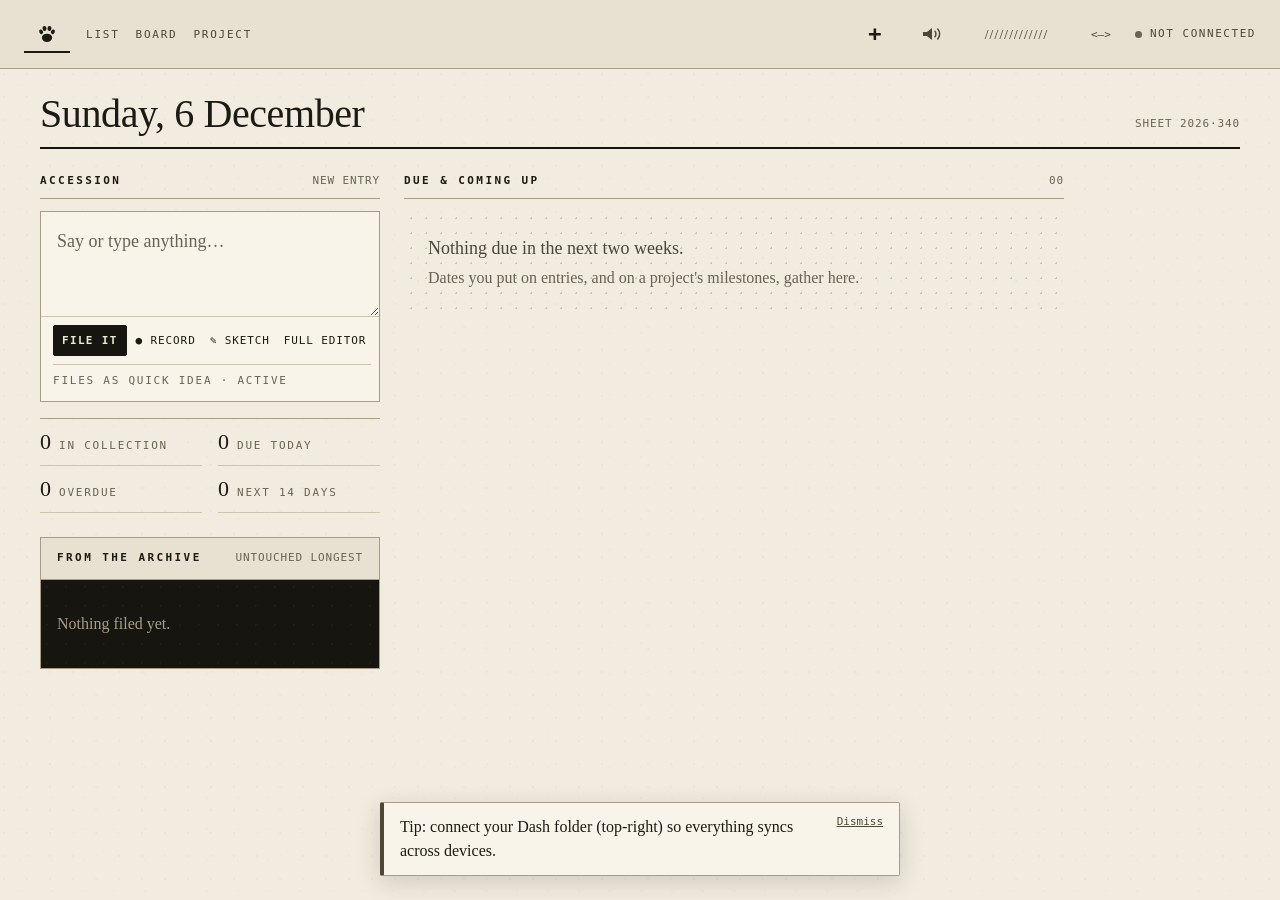
==== commit 5f85ff57: "Add files via upload" ====
--- a/index.html
+++ b/index.html
@@ -39,7 +39,15 @@
   <!-- Offline-first: register the service worker so the app shell works with
        no network (data is local anyway). (§13.2 #6) -->
   <script>
-    if ("serviceWorker" in navigator) {
+    const isLocalPreview = ["localhost", "127.0.0.1"].includes(location.hostname);
+
+if ("serviceWorker" in navigator && isLocalPreview) {
+  navigator.serviceWorker.getRegistrations().then((registrations) => {
+    registrations.forEach((registration) => registration.unregister());
+  });
+}
+
+if ("serviceWorker" in navigator && !isLocalPreview) {
       window.addEventListener("load", () => {
         navigator.serviceWorker.register("sw.js").catch(() => {
           /* not fatal — app still works online; see console */
--- a/css/app.css
+++ b/css/app.css
@@ -55,30 +55,20 @@
 .num { letter-spacing: 0.08em; }
 
 /* ---------- App shell: index rail + main ---------- */
-/* The rail is OPEN by default on List and Board (August 2026) and absent
-   everywhere else. It reversed an earlier same-day decision to keep it
-   closed: it stopped being a drawer you had to remember and became where
-   filtering lives, so hiding it by default hid the point. The band's
-   "☰ Index" toggle adds/removes .with-sidebar; open/closed is per device
-   (dash.rail). Settings / Read-aloud stay in the topbar regardless, so
-   nothing is ever stranded behind this. */
 #app {
-  display: grid;
-  grid-template-columns: 1fr;
-  grid-template-rows: 100vh;
   height: 100vh;
 }
-#app.with-sidebar { grid-template-columns: var(--index-rail-w) 1fr; }
-#app:not(.with-sidebar) > .sidebar { display: none; }
 
 /* ---------- Sidebar = catalog index ---------- */
 .sidebar {
+  min-width: 0;
+  min-height: 0;
+  overflow-y: auto;
+  overflow-x: visible;
   background: var(--surface);
   border-right: 1px solid var(--border);
   display: flex;
   flex-direction: column;
-  min-height: 0;
-  overflow-y: auto;
 }
 
 .brand {
@@ -98,48 +88,156 @@
   flex: none;
 }
 
-.sidebar-section { padding: 0 var(--space-4); }
+.sidebar-section {
+  position: relative;
+  min-height: 100%;
+  padding:
+    0
+    var(--space-4)
+    var(--space-6)
+    calc(var(--space-4) + var(--space-5));
+}
+.sidebar-section::before {
+  content: "";
+  position: absolute;
+  top: 0;
+  bottom: var(--space-6);
+  left: var(--space-4);
+  width: 1px;
+  background: var(--border);
+  pointer-events: none;
+}
 .sidebar-section h2 {
+  margin:
+    var(--space-6)
+    0
+    var(--space-2);
+  padding: 0;
+
+  border: 0;
+
   font-family: var(--font-mono);
   font-size: var(--text-label);
+  font-weight: 500;
+  line-height: 1;
+  letter-spacing: 0.16em;
   text-transform: uppercase;
-  letter-spacing: 0.16em;
   color: var(--text-faint);
-  font-weight: 500;
-  margin: var(--space-5) 0 var(--space-1);
-  padding-bottom: var(--space-1);
-  border-bottom: 1px solid var(--border);
 }
 .sidebar-section h2:first-child { margin-top: 0; }
 
 .nav-btn {
-  display: flex; align-items: center; gap: var(--space-2);
+  position: relative;
+
+  display: grid;
+  grid-template-columns:
+    5px
+    minmax(0, 1fr)
+    max-content;
+  align-items: center;
+  gap: var(--space-2);
+
   width: 100%;
   min-height: 34px;
   padding: var(--space-1) 0;
+
+  border: 0;
+  border-radius: 0;
   background: transparent;
-  border: none;
-  border-bottom: 1px solid transparent;
+  color: var(--text-primary);
+
   text-align: left;
   cursor: pointer;
+}
+.nav-btn[aria-current="true"] {
+  padding-left: 0;
+  box-shadow: none;
+  font-weight: 600;
   color: var(--text-primary);
+}
+.nav-filter-label {
+  min-width: 0;
+  overflow: hidden;
+  text-overflow: ellipsis;
+  white-space: nowrap;
+
   font-family: var(--font-body);
   font-size: var(--text-sm);
 }
-.nav-btn:hover { border-bottom-color: var(--border); }
-.nav-btn[aria-current="true"] {
-  color: var(--text-primary);
-  font-weight: 600;
-  box-shadow: inset 3px 0 0 var(--ember);
-  padding-left: var(--space-2);
-}
 .nav-btn .count {
-  margin-left: auto;
+  justify-self: end;
+  margin-left: 0;
   font-family: var(--font-mono);
   font-size: var(--text-label);
+  font-weight: 400;
+  line-height: 1;
   letter-spacing: 0.06em;
   color: var(--text-faint);
   font-variant-numeric: tabular-nums;
+}
+.nav-btn[aria-current="true"] .count { color: var(--text-muted); }
+.nav-filter-mark {
+  width: 5px;
+  height: 5px;
+  border-radius: 50%;
+  flex: none;
+}
+.nav-btn:not(:has(.nav-filter-mark)) .nav-filter-label {
+  grid-column: 1 / 3;
+}
+.sidebar-index-notch {
+  position: absolute;
+  top: var(--sidebar-notch-y, 0px);
+  left: calc(var(--space-4) - 2px);
+  z-index: 6;
+
+  width: 15px;
+  height: 18px;
+
+  background:
+    linear-gradient(
+      to bottom,
+      transparent 0 2px,
+      var(--surface) 2px calc(100% - 2px),
+      transparent calc(100% - 2px) 100%
+    );
+
+  transform: translateY(-50%);
+  pointer-events: none;
+
+    transition: top 140ms ease;
+}
+  .sidebar-index-notch::before,
+  .sidebar-index-notch::after {
+  content: "";
+  position: absolute;
+  left: 2px;
+
+  width: 12px;
+  height: 1px;
+  background: var(--border);
+  transform-origin: left center;
+}
+.sidebar-index-notch::before {
+  top: 2px;
+  transform: rotate(36deg);
+}
+.sidebar-index-notch::after {
+  bottom: 2px;
+  transform: rotate(-36deg);
+}
+
+.viewport.catalog-active .sidebar .nav-btn {
+  position: relative;
+  transition:
+    transform 140ms ease,
+    color 140ms ease;
+}
+
+.viewport.catalog-active .sidebar .nav-btn:hover,
+.viewport.catalog-active .sidebar .nav-btn:focus-visible {
+  transform: translateX(6px);
+  z-index: 3;
 }
 
 /* (.sidebar-footer removed August 2026 — it held Settings and Read-aloud until
@@ -223,11 +321,34 @@
    #view-host. Home and Project are unaffected: they render into #view-host and
    get exactly the inset they had before. */
 .viewport {
-  flex: 1; min-height: 0;
+  flex: 1;
+  min-height: 0;
   overflow: auto;
   padding: 0;
 }
-#view-host { padding: var(--space-5) var(--space-6); }
+#view-host {
+  padding: var(--space-5) var(--space-6);
+}
+
+.viewport.catalog-active {
+  overflow: hidden;
+  display: flex;
+  flex-direction: column;
+}
+.viewport.catalog-active .catalog-layout {
+  flex: 1;
+  min-height: 0;
+  display: grid;
+  grid-template-columns: var(--index-rail-w) minmax(0, 1fr);
+}
+.viewport:not(.catalog-active) .catalog-layout { display: block; }
+.viewport.catalog-active #view-host {
+  min-width: 0;
+  min-height: 0;
+  overflow: auto;
+  padding: var(--space-5) var(--space-6);
+}
+.viewport.catalog-active .sidebar { padding-top: var(--space-4); }
 
 /* =========================================================================
    THE CATALOG BAND  (August 2026)
@@ -245,24 +366,52 @@
    Sticky, not fixed: it belongs to the page and scrolls with it, but never
    leaves — re-sorting a list you've scrolled halfway down shouldn't mean
    scrolling back to the top first. */
-.catalog-band {
-  position: sticky; top: 0; z-index: 5;
+.viewport.catalog-active .catalog-band {
+  position: relative;
+  flex: none;
   background: var(--mount);
   color: var(--ink-on-mount);
-  padding: var(--space-4) var(--space-6);
-  display: flex; flex-direction: column; gap: var(--space-3);
-}
-
-.band-top { display: flex; align-items: center; gap: var(--space-3); flex-wrap: wrap; }
-.band-title {
+  padding:
+    var(--space-3)
+    var(--space-6);
+
+  min-height: 66px;
+
+  display: flex;
+  align-items: center;
+}
+
+.viewport.catalog-active .band-controls {
+  display: grid;
+  grid-template-columns:
+    minmax(220px, 1fr)
+    max-content
+    max-content
+    max-content;
+  align-items: end;
+  column-gap: var(--space-6);
+
+  width: 100%;
+  min-width: 0;
+}
+
+.viewport.catalog-active .band-count {
+  align-self: end;
+
+  margin: 0;
+  padding-bottom: var(--space-2);
+
+  color: var(--ink-on-mount-muted);
+
   font-family: var(--font-mono);
   font-size: var(--text-label);
-  letter-spacing: 0.22em;
+  font-weight: 400;
+  line-height: 1;
+  letter-spacing: 0.12em;
   text-transform: uppercase;
-  font-weight: 600;
-  color: var(--ink-on-mount);
-}
-.band-count { margin-left: auto; color: var(--ink-on-mount-muted); font-size: var(--text-label); }
+
+  white-space: nowrap;
+}
 
 /* "You are looking at a slice." Quiet, but impossible to miss once it's there,
    because a filter you forgot about looks exactly like missing data. */
@@ -287,44 +436,108 @@
 }
 .band-filter-clear:hover { color: var(--ember-on-mount); }
 
-.band-controls { display: flex; align-items: center; gap: var(--space-3); flex-wrap: wrap; }
-.band-controls .search-wrap { flex: 1 1 260px; max-width: 420px; }
-
-/* Controls sitting ON the mount. They'd otherwise be paper-coloured boxes on a
-   near-black band, which reads as holes punched in the strip. Tokens only —
-   --mount-soft is the raised variant of the ground, exactly like
-   --surface-raised is on paper. */
-.catalog-band .search-wrap input,
-.band-sel {
-  min-height: var(--control-min);
+/* Controls sitting on the mount use one quiet baseline rather than filled
+   fields. */
+.viewport.catalog-active #band-search {
   width: 100%;
-  padding: var(--space-2) var(--space-3);
-  background: var(--mount-soft);
-  border: 1px solid var(--mount-soft);
-  border-radius: var(--radius);
+  max-width: none;
+
+  margin: 0;
+  padding:
+    0
+    0
+    var(--space-2);
+
+  border: 0;
+  border-bottom: 1px solid var(--ink-on-mount-muted);
+  border-radius: 0;
+
+  background: transparent;
+
   color: var(--ink-on-mount);
-}
-.catalog-band .search-wrap input { font-family: var(--font-body); }
-.band-sel {
-  width: auto;
+
+  font-family: var(--font-mono);
+  font-size: var(--text-sm);
+  font-weight: 400;
+  line-height: 1;
+  letter-spacing: 0.08em;
+
+  outline: none;
+
+  transition:
+    border-color 140ms ease;
+}
+
+.viewport.catalog-active #band-search::placeholder {
+  color: var(--ink-on-mount-muted);
+  opacity: 1;
+
+  font-family: var(--font-mono);
+  font-size: var(--text-sm);
+  letter-spacing: 0.08em;
+}
+
+.viewport.catalog-active #band-search:focus {
+  border-bottom-color: var(--ink-on-mount);
+}
+
+.viewport.catalog-active #group-sel,
+.viewport.catalog-active #sort-sel {
+  min-width: 0;
+
+  margin: 0;
+
+  padding:
+    0
+    var(--space-5)
+    var(--space-2)
+    0;
+
+  border: 0;
+  border-bottom: 1px solid var(--ink-on-mount-muted);
+  border-radius: 0;
+
+  background-color: transparent;
+
+  color: var(--ink-on-mount);
+
   font-family: var(--font-mono);
   font-size: var(--text-label);
-  letter-spacing: 0.1em;
+  font-weight: 500;
+  line-height: 1;
+  letter-spacing: 0.10em;
   text-transform: uppercase;
+
   cursor: pointer;
-}
-.catalog-band .search-wrap input::placeholder { color: var(--ink-on-mount-muted); }
-.catalog-band .search-wrap input:hover,
-.band-sel:hover { border-color: var(--ink-on-mount-muted); }
-.catalog-band .search-wrap input:focus-visible,
-.band-sel:focus-visible {
-  border-color: var(--ink-on-mount);
-  box-shadow: 0 0 0 2px var(--mount), 0 0 0 4px var(--ember-on-mount);
   outline: none;
-}
+
+  transition:
+    border-color 140ms ease;
+}
+
+.viewport.catalog-active #group-sel:hover,
+.viewport.catalog-active #group-sel:focus,
+.viewport.catalog-active #sort-sel:hover,
+.viewport.catalog-active #sort-sel:focus {
+  border-bottom-color: var(--ink-on-mount);
+}
+
 /* The dropdown list is drawn by the OS on the page's own surface, not on the
    mount — name both so a dark theme doesn't hand back an unreadable menu. */
 .band-sel option { background: var(--surface-raised); color: var(--text-primary); }
+
+@media (max-width: 900px) {
+  .viewport.catalog-active .band-controls {
+    grid-template-columns:
+      minmax(180px, 1fr)
+      max-content
+      max-content;
+  }
+
+  .viewport.catalog-active .band-count {
+    display: none;
+  }
+}
 
 /* The rail toggle. A band control, not a topbar button: quiet, outlined in the
    ink it sits on, and it never appears on a view without a rail. */
@@ -438,24 +651,91 @@
 .chip.tag::before { content: "#"; }
 
 /* ---------- Groups → numbered plates ---------- */
-.group { margin-bottom: var(--space-6); }
+.group {
+  margin: 0 0 var(--space-5);
+}
+
+.group:last-child {
+  margin-bottom: 0;
+}
+
 .group-head {
-  display: flex; align-items: center; gap: var(--space-3);
+  display: grid;
+  grid-template-columns:
+    max-content
+    minmax(var(--space-6), 1fr)
+    max-content;
+  align-items: center;
+  gap: var(--space-3);
+
+  min-height: var(--control-min);
+
+  margin: 0;
+  padding:
+    var(--space-3)
+    0
+    var(--space-2);
+
+  border: 0;
+  background: transparent;
+
+  cursor: pointer;
+}
+
+.group-title {
+  grid-column: 1;
+  grid-row: 1;
+
   font-family: var(--font-mono);
   font-size: var(--text-label);
+  font-weight: 600;
+  line-height: 1;
+  letter-spacing: 0.18em;
+  text-transform: uppercase;
+
   color: var(--text-primary);
-  text-transform: uppercase;
-  letter-spacing: 0.22em;
-  font-weight: 600;
-  margin-bottom: var(--space-3);
-  padding-bottom: var(--space-2);
-  border-bottom: 1px solid var(--border-strong);
-  cursor: pointer;
-  min-height: var(--control-min);
-}
-.group-head .caret { transition: transform var(--transition); color: var(--ember); }
-.group-head.collapsed .caret { transform: rotate(-90deg); }
-.group-head .group-count { margin-left: auto; color: var(--text-faint); letter-spacing: 0.08em; }
+
+  transition:
+    transform 140ms ease,
+    color var(--transition);
+}
+
+.group-rule {
+  grid-column: 2;
+  grid-row: 1;
+
+  width: 100%;
+  height: 1px;
+
+  background: var(--border);
+}
+
+.group-count {
+  grid-column: 3;
+  grid-row: 1;
+
+  font-family: var(--font-mono);
+  font-size: var(--text-label);
+  font-weight: 400;
+  line-height: 1;
+  letter-spacing: 0.06em;
+
+  color: var(--text-faint);
+  font-variant-numeric: tabular-nums;
+}
+
+.group-head:hover .group-title,
+.group-head:focus-visible .group-title {
+  transform: translateX(4px);
+}
+
+.group-head:focus-visible {
+  outline: none;
+}
+
+.group-head[aria-expanded="false"] .group-rule {
+  opacity: 0.55;
+}
 
 /* ---------- Specimen entry (was boxed item-row) ---------- */
 .item-row {
@@ -470,6 +750,69 @@
 .item-row:hover { background: var(--surface-raised); }
 .item-row:first-child { border-top: 1px solid var(--border); }
 
+.group .item-row {
+  position: relative;
+
+  display: grid;
+
+  padding:
+    var(--space-3)
+    var(--space-2);
+
+  border: 0;
+  border-bottom: 1px solid var(--border);
+  border-radius: 0;
+  background: transparent;
+
+  cursor: pointer;
+
+  transition:
+    transform 140ms ease,
+    background var(--transition);
+}
+
+.group .item-row:hover,
+.group .item-row:focus-visible {
+  transform: translateX(4px);
+  background: color-mix(
+    in srgb,
+    var(--surface-raised) 45%,
+    transparent
+  );
+}
+
+.group .item-row:focus-visible {
+  outline: none;
+}
+
+.group .item-row .item-title {
+  margin:
+    var(--space-1)
+    0
+    0;
+
+  font-size: var(--text-lg);
+  font-weight: 400;
+  line-height: 1.15;
+}
+
+.group .item-row .item-meta {
+  margin: 0;
+}
+
+.group .item-row .item-body-preview {
+  margin:
+    var(--space-2)
+    0
+    0;
+
+  line-height: 1.35;
+}
+
+.group .item-row .item-foot {
+  margin-top: var(--space-2);
+}
+
 .item-no {
   font-family: var(--font-mono);
   font-size: var(--text-label);
@@ -502,29 +845,140 @@
 /* ---------- Board (masonry) view ---------- */
 .board {
   column-width: var(--board-col-w);
-  column-gap: var(--space-5);
+  column-gap: var(--space-4);
+}
+.board-group {
+  margin: 0 0 var(--space-5);
+}
+
+.board-group:last-child {
+  margin-bottom: 0;
+}
+
+.board-group-head {
+  display: grid;
+  grid-template-columns:
+    max-content
+    minmax(var(--space-6), 1fr)
+    max-content;
+  align-items: center;
+  gap: var(--space-3);
+
+  margin: 0 0 var(--space-4);
+  padding: 0;
+
+  border: 0;
+}
+
+.board-group-head::after {
+  content: "";
+  grid-column: 2;
+  grid-row: 1;
+
+  width: 100%;
+  height: 1px;
+
+  background: var(--border);
+}
+
+.board-group-title {
+  grid-column: 1;
+  grid-row: 1;
+
+  min-width: 0;
+
+  font-family: var(--font-mono);
+  font-size: var(--text-label);
+  font-weight: 600;
+  line-height: 1;
+  letter-spacing: 0.18em;
+  text-transform: uppercase;
+
+  color: var(--text-primary);
+}
+
+.board-group-count {
+  grid-column: 3;
+  grid-row: 1;
+
+  font-family: var(--font-mono);
+  font-size: var(--text-label);
+  font-weight: 400;
+  line-height: 1;
+  letter-spacing: 0.06em;
+
+  color: var(--text-faint);
+  font-variant-numeric: tabular-nums;
 }
 .board .card {
+  position: relative;
+
   break-inside: avoid;
-  margin-bottom: var(--space-5);
+  margin-bottom: var(--space-4);
+
+  padding:
+    var(--space-3)
+    var(--space-4)
+    var(--space-4);
+
   background: var(--surface-raised);
-  border: 1px solid var(--border);
-  border-radius: var(--radius);
-  padding: var(--space-4);
+
+  border: 0;
+  border-radius: 0;
+
+  box-shadow:
+    inset 0 1px 0 var(--border),
+    inset 0 -1px 0 var(--border);
+
   cursor: pointer;
-}
-.board .card:hover { border-color: var(--border-strong); }
-.board .card .item-title { font-size: var(--text-lg); }
-
-.card-head {
-  display: flex; align-items: baseline; justify-content: space-between;
+
+  transition:
+    transform 140ms ease,
+    background var(--transition);
+}
+.board .card:hover {
+  transform: translateY(-2px);
+  background: var(--surface);
+}
+.board .card:focus-visible {
+  transform: translateY(-2px);
+  border-radius: 0;
+}
+
+.board .card-head {
+  display: flex;
+  align-items: baseline;
+  justify-content: space-between;
   gap: var(--space-3);
+
+  min-width: 0;
+
   padding-bottom: var(--space-2);
   margin-bottom: var(--space-3);
+
   border-bottom: 1px solid var(--border);
 }
-.card .item-title { margin: 0 0 var(--space-1); }
-.card .item-meta { margin-top: var(--space-2); }
+.board .card .item-title {
+  margin: 0 0 var(--space-2);
+  font-size: var(--text-lg);
+  font-weight: 400;
+  line-height: 1.15;
+}
+.board .card .item-body-preview {
+  margin: 0 0 var(--space-2);
+  line-height: 1.35;
+}
+.board .card .item-meta {
+  display: flex;
+  flex-wrap: wrap;
+  align-items: center;
+  gap: var(--space-2);
+  margin: var(--space-3) 0 0;
+}
+.board .card .item-foot {
+  margin-top: var(--space-3);
+  gap: var(--space-2);
+}
 
 /* ---------- Kanban view ---------- */
 .kanban {
@@ -1089,26 +1543,61 @@
    ground — so inside a panel the hover goes the other way */
 .panel-body .item-row:hover { background: var(--surface-sunken); }
 
-/* stat readouts — the counts that used to run under the masthead
-   as a text line, now blocked instruments in the rail */
+/* HOME ONLY: Due & coming up is chronological information written ON the
+   daily sheet, not a pick-up-able object. Keep the Today well and the overdue
+   interruption inside it, but remove the generic panel box around the whole
+   section. Other panels — especially the Archive object — keep their chrome. */
+.sheet-page .panel[data-panel="today"] {
+  background: transparent;
+  border: 0;
+}
+.sheet-page .panel[data-panel="today"] > .panel-head {
+  padding: var(--space-2) 0;
+  background: transparent;
+  border-bottom: 1px solid var(--border-strong);
+}
+.sheet-page .panel[data-panel="today"] > .panel-body {
+  padding: var(--space-3) 0 0;
+}
+/* The overdue block used negative margins only to escape the old panel-body
+   inset. With that container gone it can align honestly with the section. */
+.sheet-page .panel[data-panel="today"] .today-band-overdue {
+  margin: 0 0 var(--space-5);
+}
+
+/* stat readouts — marginal ledger notes on the daily sheet.
+   They are useful counts, not four equal dashboard objects, so the shared
+   rules carry the structure and each datum stays visually open. */
 .stat-strip {
-  /* two by two, so four readouts cost two rows of rail height
-     instead of four */
-  display: grid; grid-template-columns: repeat(2, 1fr); gap: var(--space-3);
+  display: grid;
+  grid-template-columns: repeat(2, minmax(0, 1fr));
+  column-gap: var(--space-4);
   margin-top: var(--space-4);
+  border-top: 1px solid var(--border-strong);
 }
 .stat {
-  background: var(--surface-raised);
-  border: 1px solid var(--border-strong);
-  padding: var(--space-2) var(--space-3);
+  display: grid;
+  grid-template-columns: max-content minmax(0, 1fr);
+  align-items: baseline;
+  gap: var(--space-2);
+  min-width: 0;
+  padding: var(--space-3) 0;
+  border-bottom: 1px solid var(--border);
+  background: transparent;
 }
 .stat-num {
   display: block;
-  font-family: var(--font-body); font-size: var(--text-xl); line-height: 1;
-}
-.stat .lbl { display: block; margin-top: var(--space-1); }
+  font-family: var(--font-body);
+  font-size: var(--text-lg);
+  line-height: 1;
+}
+.stat .lbl {
+  display: block;
+  min-width: 0;
+  margin-top: 0;
+  line-height: 1.25;
+}
 /* the sanctioned ember: an overdue count that isn't zero */
-.stat.is-alert { border-color: var(--ember); }
 .stat.is-alert .stat-num { color: var(--ember); }
 
 /* ============================================================
@@ -1504,9 +1993,8 @@
 
 /* ---------- Responsive: phone / tablet ---------- */
 @media (max-width: 820px) {
-  #app, #app.with-sidebar { grid-template-columns: 1fr; grid-template-rows: auto 1fr; }
+  .viewport.catalog-active .catalog-layout { grid-template-columns: 1fr; }
   .sidebar {
-    grid-row: auto;
     flex-direction: row; flex-wrap: nowrap; align-items: center;
     border-right: none; border-bottom: 1px solid var(--border-strong);
     overflow-x: auto;
@@ -1514,22 +2002,14 @@
   }
   .sidebar-section { padding: var(--space-1) var(--space-2); }
   .sidebar-section h2 { display: none; }
-  .sidebar-section { display: flex; align-items: center; gap: var(--space-1); }
-  .nav-btn { width: auto; white-space: nowrap; min-height: var(--control-min); padding: var(--space-1) var(--space-2); }
+  .sidebar-section { display: block; }
+  .nav-btn { width: 100%; white-space: nowrap; min-height: var(--control-min); padding: var(--space-1) 0; }
   /* the panel is a horizontal strip here, so Group sizes to its own text */
-  .nav-btn[aria-current="true"] { box-shadow: inset 0 -2px 0 var(--ember); padding-left: var(--space-2); }
+  .nav-btn[aria-current="true"] { padding-left: 0; }
   .brand { padding: var(--space-2) var(--space-3); }
   #view-host { padding: var(--space-4); }
   .topbar { padding: var(--space-3) var(--space-4); }
   .topbar-spacer { display: none; }
-  /* search used to be pinned to 160px here, which on a phone is about
-     four characters of your own query. It now takes the row it's in. */
-  .band-controls .search-wrap { flex: 1 1 100%; max-width: none; }
-  .search-wrap input { width: 100%; max-width: none; }
-  /* The band stacks rather than squeezing: title row, then controls, and the
-     selects sit side by side on their own line. */
-  .catalog-band { padding: var(--space-3) var(--space-4); }
-  .band-sel { flex: 1 1 auto; }
   .kanban-col { flex-basis: 78vw; }
   .finder-col { flex-basis: 70vw; }
   .item-row { grid-template-columns: auto 1fr; gap: var(--space-3); padding: var(--space-4) 0; }
@@ -2255,8 +2735,8 @@
      number, and the pairs are marked on both sides. */
   --desk-clip-mark:    52px;     /* must match MARK_SIZE in js/desk.js */
   --desk-clip-icon:    22px;     /* the same drawing, at banner-button size */
-  --desk-note-w:       220px;    /* must match NOTE_W */
-  --desk-note-min-h:   118px;
+  --desk-note-w:       190px;    /* must match NOTE_W */
+  --desk-note-min-h:   130px;
   /* How much of the project's own colour goes into the post-it's paper.
      VERIFIED against js/theme.js's contrast(), not eyeballed: at 18% the worst
      possible project colour still leaves --text-primary at 7.66:1 on the paper
@@ -2615,7 +3095,7 @@
   max-width: var(--desk-card-open-w);
   padding: var(--space-4);
   border-color: var(--text-faint);
-  box-shadow: var(--shadow-2);
+  box-shadow: none;
   cursor: default;
   /* The z-index is set inline from js/desk.js's Z_EXPANDED — it has to beat
      the members of a clip it may be inside, and those carry their clip's own
@@ -2660,11 +3140,11 @@
 .dcard.is-expanded .dcard-drag {
   user-select: none; -webkit-user-select: none;
   cursor: grab;
-  margin: calc(var(--space-4) * -1) calc(var(--space-4) * -1) var(--space-3);
-  padding: var(--space-3) var(--space-4);
-  border-bottom: 1px solid var(--border);
-  background: var(--surface-sunken);
-  border-radius: var(--radius) var(--radius) 0 0;
+  margin-bottom: var(--space-2);
+  padding: 0 0 var(--space-2);
+  border-bottom: 0;
+  background: transparent;
+  border-radius: 0;
 }
 .dcard.is-expanded.is-dragging .dcard-drag { cursor: grabbing; }
 /* THE CURSOR HAS TO SAY WHICH SURFACE YOU ARE ON. The header is a handle, so
@@ -2673,9 +3153,28 @@
    of the desk where you can. */
 .dcard.is-expanded .dcard-full,
 .dcard.is-expanded .dcard-full p { cursor: text; }
-.dcard.is-expanded .dcard-acts,
+.dcard.is-expanded .dcard-acts {
+  gap: var(--space-4);
+  flex-wrap: nowrap;
+}
 .dcard.is-expanded .dcard-foot { cursor: default; }
-.dcard.is-expanded .dcard-acts .btn { cursor: pointer; }
+.dcard.is-expanded .dcard-acts .btn {
+  min-height: 28px;
+  padding: 0;
+  border: 0;
+  background: transparent;
+  color: var(--text-muted);
+  font-size: 10px;
+  letter-spacing: 0.1em;
+  cursor: pointer;
+}
+.dcard.is-expanded .dcard-acts .btn:hover,
+.dcard.is-expanded .dcard-acts .btn:focus-visible {
+  background: transparent;
+  color: var(--text-primary);
+  text-decoration: underline;
+  text-underline-offset: 3px;
+}
 .dcard-grip { color: var(--text-faint); letter-spacing: 0.1em; }
 .dcard-link { color: var(--text-primary); text-decoration: underline; text-underline-offset: 2px; }
 
@@ -2807,6 +3306,12 @@
 .dclip-mark:focus-visible { outline: none; box-shadow: var(--focus-ring); border-radius: var(--radius); }
 /* Open, the clip is parked above its grid rather than gripping anything. */
 .dclip-mark.is-open { opacity: 0.85; }
+.dclip-mark:not(.is-open) {
+  width: 42px;
+  height: 42px;
+  margin-top: 8px;
+  margin-right: 8px;
+}
 
 /* ---------- a post-it ---------- */
 .dnote {
@@ -2844,8 +3349,9 @@
   padding: var(--space-3);
   resize: none;
   font-family: var(--font-body);
-  font-size: var(--text-base);          /* the 18px floor, like everything else */
+  font-size: 40px;
   line-height: 1.35;
+  overflow: hidden;
   /* --text-primary is the verified pair for this paper. --text-faint is NOT
      (3.6:1 worst case) and must not be used here. */
   color: var(--text-primary);
@@ -3559,3 +4065,770 @@
     margin-top: var(--space-5);
   }
 }
+
+/* ---------- item editor: capture first, organise second (August 2026) ----------
+   Title / type / status / dates / notes are the everyday capture path. The
+   richer organising tools are still one tap away, but no longer make every
+   new item look like a long database form. editor-details.js moves the same
+   existing fields into this native <details>; no control is cloned and no save
+   behavior changes. Existing edits open the disclosure by default so recorded
+   information is never made to look missing. */
+.editor-more {
+  margin: var(--space-1) 0 var(--space-4);
+  border-top: 1px solid var(--border-strong);
+  border-bottom: 1px solid var(--border);
+}
+.editor-more-summary {
+  min-height: var(--tap-min);
+  padding: var(--space-2) 0;
+  display: flex;
+  align-items: center;
+  gap: var(--space-3);
+  cursor: pointer;
+  list-style: none;
+  color: var(--text-primary);
+  font-family: var(--font-mono);
+  font-size: var(--text-label);
+  font-weight: 600;
+  letter-spacing: 0.14em;
+  text-transform: uppercase;
+  user-select: none;
+}
+.editor-more-summary::-webkit-details-marker { display: none; }
+.editor-more-summary::before {
+  content: "+";
+  width: 1rem;
+  flex: 0 0 1rem;
+  text-align: center;
+  color: var(--text-muted);
+  font-size: var(--text-base);
+  line-height: 1;
+}
+.editor-more[open] > .editor-more-summary::before { content: "−"; }
+.editor-more-summary:hover::before,
+.editor-more-summary:focus-visible::before { color: var(--text-primary); }
+.editor-more-summary:focus,
+.editor-more-summary:focus-visible {
+  outline: none;
+  box-shadow: none;
+}
+.editor-more-summary:focus-visible {
+  box-shadow: inset 0 -1px 0 var(--text-primary);
+}
+.editor-more-hint {
+  margin-left: auto;
+  color: var(--text-faint);
+  font-family: var(--font-body);
+  font-size: var(--text-sm);
+  font-weight: 400;
+  letter-spacing: 0;
+  text-transform: none;
+  text-align: right;
+}
+.editor-more-body {
+  padding-top: var(--space-3);
+}
+.editor-more-body > .field:last-child {
+  margin-bottom: var(--space-3);
+}
+
+/* On a phone the summary should read as one clean action, not a miniature
+   inventory. The contents are obvious once opened and the saved vertical room
+   is the whole point of the disclosure. */
+@media (pointer: coarse) and (max-width: 600px),
+       (pointer: coarse) and (max-height: 600px) {
+  .editor-more { margin-top: 0; }
+  .editor-more-summary { padding-block: var(--space-3); }
+  .editor-more-hint { display: none; }
+  .editor-more-body { padding-top: var(--space-2); }
+}
+
+/* ---------- entry editor: specimen sheet ---------- */
+.editor-sheet {
+  width: min(760px, 100%);
+
+  margin-top: 3vh;
+
+  padding:
+    0
+    var(--space-5)
+    var(--space-5);
+
+  background: var(--surface-raised);
+
+  border: 1px solid var(--border-strong);
+  border-radius: 0;
+
+  box-shadow:
+    0 18px 50px
+    color-mix(in srgb, var(--mount) 18%, transparent);
+}
+
+.modal-scrim:has(.editor-sheet) {
+  background:
+    color-mix(
+      in srgb,
+      var(--mount) 34%,
+      transparent
+    );
+
+  padding: var(--space-4);
+}
+
+.editor-head {
+  position: sticky;
+  top: 0;
+  z-index: 4;
+
+  display: flex;
+  align-items: center;
+  gap: var(--space-3);
+
+  min-height: 64px;
+
+  margin:
+    0
+    calc(0px - var(--space-5))
+    var(--space-4);
+
+  padding:
+    0
+    var(--space-5);
+
+  background: var(--surface-raised);
+
+  border-bottom: 1px solid var(--border);
+}
+
+.editor-head h2 {
+  flex: 1;
+
+  margin: 0;
+  padding: 0;
+
+  border: 0;
+
+  font-family: var(--font-mono);
+  font-size: var(--text-label);
+  font-weight: 600;
+  line-height: 1;
+  letter-spacing: 0.20em;
+  text-transform: uppercase;
+
+  color: var(--text-primary);
+}
+
+.editor-head .btn-primary {
+  min-height: 36px;
+
+  padding:
+    var(--space-2)
+    var(--space-3);
+
+  border-radius: 0;
+}
+
+.editor-head .icon-btn {
+  min-width: 36px;
+  width: 36px;
+  height: 36px;
+  min-height: 36px;
+
+  padding: 0;
+
+  border: 0;
+  border-radius: 0;
+
+  background: transparent;
+  box-shadow: none;
+}
+
+.editor-head .icon-btn:hover,
+.editor-head .icon-btn:focus-visible {
+  background: var(--surface-sunken);
+}
+
+.editor-title-field input {
+  width: 100%;
+
+  min-height: 52px;
+
+  padding:
+    var(--space-1)
+    0
+    var(--space-2);
+
+  background: transparent;
+
+  border: 0;
+  border-bottom: 1px solid var(--border-strong);
+  border-radius: 0;
+
+  font-family: var(--font-body);
+  font-size: clamp(
+    var(--text-xl),
+    2.2vw,
+    var(--text-2xl)
+  );
+  font-weight: 400;
+  line-height: 1.05;
+
+  outline: none;
+}
+
+.editor-title-field input:focus {
+  border-bottom-color: var(--text-primary);
+}
+
+.editor-sheet > .field > label,
+.editor-sheet .row > .field > label {
+  margin-bottom: var(--space-2);
+
+  font-family: var(--font-mono);
+  font-size: var(--text-label);
+  font-weight: 500;
+  line-height: 1;
+  letter-spacing: 0.16em;
+  text-transform: uppercase;
+
+  color: var(--text-faint);
+}
+
+.editor-sheet .row {
+  display: grid;
+  grid-template-columns:
+    repeat(2, minmax(0, 1fr));
+
+  gap: var(--space-5);
+
+  padding:
+    var(--space-1)
+    0
+    var(--space-4);
+
+  border-bottom: 1px solid var(--border);
+}
+
+.editor-sheet .row > .field {
+  min-width: 0;
+  margin-bottom: 0;
+}
+
+.editor-sheet .row .field select,
+.editor-sheet .row .field input[type="date"] {
+  width: 100%;
+
+  min-height: 42px;
+
+  padding:
+    var(--space-2)
+    var(--space-5)
+    var(--space-2)
+    0;
+
+  background: transparent;
+
+  border: 0;
+  border-bottom: 1px solid var(--border);
+  border-radius: 0;
+
+  font-family: var(--font-body);
+  font-size: var(--text-base);
+
+  outline: none;
+}
+
+.editor-sheet .row .field select:hover,
+.editor-sheet .row .field select:focus,
+.editor-sheet .row .field input[type="date"]:hover,
+.editor-sheet .row .field input[type="date"]:focus {
+  border-bottom-color: var(--text-primary);
+}
+
+.editor-sheet .field textarea {
+  width: 100%;
+  min-height: 150px;
+
+  padding:
+    var(--space-3)
+    0;
+
+  background: transparent;
+
+  border: 0;
+  border-bottom: 1px solid var(--border);
+  border-radius: 0;
+
+  font-family: var(--font-body);
+  font-size: var(--text-base);
+  line-height: var(--leading);
+
+  resize: vertical;
+  outline: none;
+}
+
+.editor-sheet .field textarea:focus {
+  border-bottom-color: var(--text-primary);
+}
+
+.editor-sheet .hint {
+  margin-top: var(--space-2);
+
+  font-family: var(--font-body);
+  font-size: var(--text-sm);
+  line-height: 1.3;
+
+  color: var(--text-faint);
+}
+
+.editor-sheet .btn-danger {
+  min-height: var(--control-min);
+
+  padding:
+    var(--space-2)
+    0;
+
+  border: 0;
+  border-radius: 0;
+
+  background: transparent;
+
+  color: var(--ember);
+
+  font-family: var(--font-mono);
+  font-size: var(--text-label);
+  font-weight: 500;
+  letter-spacing: 0.16em;
+  text-transform: uppercase;
+
+  box-shadow: none;
+}
+
+.editor-sheet .btn-danger:hover,
+.editor-sheet .btn-danger:focus-visible {
+  background: transparent;
+  text-decoration: line-through;
+}
+
+@media (max-width: 680px) {
+  .editor-sheet .row {
+    grid-template-columns: 1fr;
+    gap: var(--space-3);
+  }
+
+  .editor-sheet {
+    margin-top: 0;
+  }
+}
+
+/* ---------- entry editor: expanded detail sections ---------- */
+.editor-details {
+  padding-top: var(--space-1);
+}
+
+.editor-detail-section {
+  margin: 0;
+  padding:
+    var(--space-4)
+    0;
+
+  border-bottom: 1px solid var(--border);
+}
+
+.editor-detail-section:last-child {
+  border-bottom: 0;
+}
+
+.editor-detail-section > label {
+  margin: 0 0 var(--space-3);
+
+  font-family: var(--font-mono);
+  font-size: var(--text-label);
+  font-weight: 500;
+  line-height: 1;
+  letter-spacing: 0.16em;
+  text-transform: uppercase;
+
+  color: var(--text-faint);
+}
+
+.editor-detail-section select {
+  width: 100%;
+  min-height: 42px;
+
+  padding:
+    var(--space-2)
+    var(--space-5)
+    var(--space-2)
+    0;
+
+  background: transparent;
+
+  border: 0;
+  border-bottom: 1px solid var(--border);
+  border-radius: 0;
+
+  font-family: var(--font-body);
+  font-size: var(--text-base);
+
+  outline: none;
+}
+
+.editor-detail-section select:hover,
+.editor-detail-section select:focus {
+  border-bottom-color: var(--text-primary);
+}
+
+.editor-details .chip-input input {
+  min-height: 40px;
+
+  padding:
+    var(--space-2)
+    0;
+
+  background: transparent;
+
+  border: 0;
+  border-bottom: 1px solid var(--border);
+  border-radius: 0;
+
+  font-family: var(--font-body);
+  font-size: var(--text-base);
+
+  outline: none;
+}
+
+.editor-details .chip-input input:focus {
+  border-bottom-color: var(--text-primary);
+}
+
+.editor-details .chip {
+  border-radius: 0;
+
+  font-family: var(--font-mono);
+  font-size: var(--text-label);
+  letter-spacing: 0.08em;
+}
+
+.editor-details .btn:not(.btn-primary):not(.btn-danger),
+.editor-details .sketch-tool {
+  min-height: var(--control-min);
+
+  padding:
+    var(--space-2)
+    0;
+
+  border: 0;
+  border-radius: 0;
+
+  background: transparent;
+
+  font-family: var(--font-mono);
+  font-size: var(--text-label);
+  font-weight: 500;
+  letter-spacing: 0.12em;
+  text-transform: uppercase;
+
+  color: var(--text-primary);
+
+  box-shadow: none;
+}
+
+.editor-details .btn:not(.btn-primary):not(.btn-danger):hover,
+.editor-details .btn:not(.btn-primary):not(.btn-danger):focus-visible {
+  background: transparent;
+  text-decoration: underline;
+}
+
+.editor-detail-section .hint {
+  max-width: 60ch;
+
+  margin-top: var(--space-2);
+
+  font-family: var(--font-body);
+  font-size: var(--text-sm);
+  line-height: 1.35;
+
+  color: var(--text-faint);
+}
+
+.editor-connections {
+  display: flex;
+  flex-wrap: wrap;
+  align-items: center;
+  gap: var(--space-2);
+}
+
+.editor-details .sketch-wrap {
+  gap: var(--space-3);
+}
+
+.editor-details .sketch-toolbar {
+  display: flex;
+  align-items: center;
+  flex-wrap: wrap;
+
+  gap: var(--space-3);
+
+  padding-bottom: var(--space-2);
+}
+
+.editor-details .sketch-tool {
+  border-bottom: 1px solid transparent;
+}
+
+.editor-details .sketch-tool:hover,
+.editor-details .sketch-tool:focus-visible {
+  text-decoration: none;
+  border-bottom-color: var(--text-primary);
+}
+
+.editor-details .sketch-tool[aria-pressed="true"] {
+  background: var(--mount);
+  color: var(--ink-on-mount);
+
+  padding:
+    var(--space-2)
+    var(--space-3);
+
+  border: 0;
+}
+
+.editor-sheet .sketch-paper {
+  border-radius: 0;
+  border: 1px solid var(--border);
+}
+
+.editor-sheet label,
+.editor-detail-section > label {
+  font-family: var(--font-mono);
+  font-size: var(--text-label);
+  font-weight: 500;
+  line-height: 1;
+  letter-spacing: 0.16em;
+  text-transform: uppercase;
+
+  color: var(--text-faint);
+}
+
+.editor-sheet input::placeholder,
+.editor-sheet textarea::placeholder {
+  color: var(--text-muted);
+  opacity: 1;
+}
+
+.editor-sheet .row .field select,
+.editor-sheet .row .field input[type="date"],
+.editor-detail-section select,
+.editor-details .chip-input input {
+  color: var(--text-primary);
+  font-family: var(--font-body);
+  font-size: var(--text-base);
+}
+
+.editor-details .sketch-mode-label {
+  text-transform: uppercase;
+}
+
+/* Expanded details become one working sheet: the upper fields remain full
+   width while the organizational fields sit beside the larger sketch area. */
+.editor-sheet:has(.editor-details[open]) {
+  width: min(1120px, 100%);
+}
+
+.editor-details .editor-more-body {
+  display: grid;
+  grid-template-columns:
+    minmax(0, 40fr)
+    minmax(0, 60fr);
+  column-gap: var(--space-6);
+  align-items: start;
+}
+
+.editor-details .editor-detail-section {
+  grid-column: 1;
+}
+
+.editor-details .editor-detail-section:last-child {
+  grid-column: 2;
+  grid-row: 1 / span 4;
+}
+
+@media (max-width: 680px) {
+  .editor-details .editor-more-body {
+    display: block;
+  }
+
+  .editor-details .editor-detail-section:last-child {
+    grid-column: auto;
+    grid-row: auto;
+  }
+}
+
+/* ---------- entry editor: safe expanded compactness ---------- */
+.editor-sheet:has(.editor-details[open]) .editor-head {
+  min-height: 56px;
+  margin-bottom: var(--space-3);
+}
+
+.editor-sheet:has(.editor-details[open]) .editor-title-field {
+  margin-bottom: var(--space-2);
+}
+
+.editor-sheet:has(.editor-details[open]) .editor-title-field input {
+  min-height: 42px;
+  padding-top: 0;
+  padding-bottom: var(--space-1);
+}
+
+.editor-sheet:has(.editor-details[open]) .row {
+  gap: var(--space-3);
+  padding:
+    var(--space-1)
+    0
+    var(--space-2);
+
+  border-top: 0;
+}
+
+.editor-sheet:has(.editor-details[open]) .field:has(textarea) {
+  margin-bottom: var(--space-2);
+}
+
+.editor-sheet:has(.editor-details[open]) .field textarea {
+  min-height: 84px;
+  height: 84px;
+  padding-top: var(--space-2);
+  padding-bottom: var(--space-2);
+}
+
+.editor-sheet:has(.editor-details[open]) .editor-more-summary {
+  min-height: 40px;
+  padding-block: var(--space-1);
+}
+
+.editor-sheet:has(.editor-details[open]) .editor-detail-section {
+  padding:
+    var(--space-2)
+    0
+    var(--space-3);
+}
+
+.editor-sheet:has(.editor-details[open]) .editor-detail-section > label {
+  margin-bottom: var(--space-2);
+}
+
+.editor-sheet:has(.editor-details[open]) .editor-details .sketch-wrap {
+  gap: var(--space-2);
+}
+
+.editor-sheet:has(.editor-details[open]) .editor-details .sketch-toolbar {
+  gap: var(--space-2);
+  padding-bottom: var(--space-1);
+}
+
+.editor-sheet:has(.editor-details[open]) .sketch-paper {
+  height: clamp(190px, 24vh, 260px);
+}
+
+/* Expanded editor: the entry stays on the left while filing metadata lives
+   in a compact nested grid on the right. */
+@media (min-width: 901px) {
+  .modal.editor-sheet.editor-expanded {
+    display: grid;
+    grid-template-columns:
+      minmax(0, 3fr)
+      minmax(320px, 2fr);
+    gap: var(--space-6);
+  }
+
+  .modal.editor-sheet.editor-expanded > .editor-head,
+  .modal.editor-sheet.editor-expanded > .editor-details {
+    grid-column: 1 / -1;
+  }
+
+  .modal.editor-sheet.editor-expanded > .editor-title-field,
+  .modal.editor-sheet.editor-expanded > .editor-notes,
+  .modal.editor-sheet.editor-expanded > .editor-sketch {
+    grid-column: 1;
+  }
+
+  .modal.editor-sheet.editor-expanded > .editor-colour,
+  .modal.editor-sheet.editor-expanded > .editor-type-status-row,
+  .modal.editor-sheet.editor-expanded > .editor-date-row {
+    grid-column: 2;
+  }
+
+  .modal.editor-sheet.editor-expanded > .editor-details {
+    display: grid;
+    grid-template-columns:
+      minmax(0, 3fr)
+      minmax(320px, 2fr);
+    column-gap: var(--space-6);
+  }
+
+  .modal.editor-sheet.editor-expanded .editor-details > .editor-more-summary {
+    grid-column: 2;
+    grid-row: 1;
+  }
+
+  .modal.editor-sheet.editor-expanded .editor-details > .editor-more-body {
+    grid-column: 1 / -1;
+    grid-row: 2;
+    display: grid;
+    grid-template-columns:
+      minmax(0, 3fr)
+      minmax(320px, 2fr);
+    column-gap: var(--space-6);
+    align-items: start;
+  }
+
+  .modal.editor-sheet.editor-expanded .editor-details > .editor-more-body > .editor-detail-metadata {
+    grid-column: 2;
+    display: grid;
+    grid-template-columns:
+      repeat(2, minmax(0, 1fr));
+    grid-template-areas:
+      "projects tags"
+      "files connections";
+    gap: var(--space-3) var(--space-4);
+    align-items: start;
+  }
+
+  .modal.editor-sheet.editor-expanded .editor-details > .editor-more-body > .editor-sketch {
+    grid-column: 1;
+    grid-row: 1;
+  }
+
+  .modal.editor-sheet.editor-expanded .editor-detail-metadata .editor-projects {
+    grid-area: projects;
+  }
+
+  .modal.editor-sheet.editor-expanded .editor-detail-metadata .editor-tags {
+    grid-area: tags;
+  }
+
+  .modal.editor-sheet.editor-expanded .editor-detail-metadata .editor-files {
+    grid-area: files;
+  }
+
+  .modal.editor-sheet.editor-expanded .editor-detail-metadata .editor-connections-field {
+    grid-area: connections;
+  }
+
+  .modal.editor-sheet.editor-expanded .editor-sketch .sketch-paper {
+    height: clamp(200px, 26vh, 280px);
+  }
+
+  .modal.editor-sheet.editor-expanded > .modal-actions .btn-danger {
+    grid-column: 2;
+  }
+}
+
+@media (max-width: 900px) {
+  .modal.editor-sheet.editor-expanded .editor-details > .editor-more-body > .editor-detail-metadata {
+    display: block;
+  }
+}
+
+
--- a/css/projects.css
+++ b/css/projects.css
@@ -75,14 +75,24 @@
 
 /* ---------- Project registry ---------- */
 .project-index-rail {
+  position: relative;
   min-width: 0;
   min-height: 0;
   height: 100%;
-  padding: var(--space-4) var(--space-4) var(--space-6) var(--space-6);
-  border-right: 1px solid var(--border-strong);
+  padding: var(--space-4) var(--space-4) var(--space-6) calc(var(--space-6) + var(--space-4));
   background: var(--surface);
   overflow-y: auto;
   overflow-x: hidden;
+}
+.project-index-rail::before {
+  content: "";
+  position: absolute;
+  top: 0;
+  bottom: var(--space-6);
+  left: var(--space-5);
+  width: 1px;
+  background: var(--border-strong);
+  pointer-events: none;
 }
 
 .project-index-head {
@@ -118,7 +128,7 @@
   align-items: center;
   gap: var(--space-3);
   width: 100%;
-  min-height: calc(var(--tap-min) + var(--space-3));
+  min-height: var(--tap-min);
   padding: 0 var(--space-3) 0 var(--space-2);
   border: 0;
   border-radius: 0;
@@ -126,34 +136,16 @@
   text-align: left;
   cursor: pointer;
   overflow: visible;
-  transition:
-    transform var(--transition),
-    box-shadow var(--transition);
-}
-
-.project-index-item:hover {
-  transform: translateX(var(--space-1));
-  z-index: 1;
-}
-
-.project-index-item[aria-pressed="true"] {
-  transform: translateX(var(--space-2));
-  z-index: 2;
-  box-shadow: none;
-}
-
-.project-index-item[aria-pressed="true"]:hover {
-  transform: translateX(var(--space-2));
-}
-
-/* Selection itself has no outline. Keyboard focus still needs to be visible,
-   so the shared focus ring returns only while :focus-visible is true. */
-.project-index-item[aria-pressed="true"]:focus-visible {
-  box-shadow: var(--focus-ring);
-}
-
+  transition: transform var(--transition);
+}
+
+.project-index-item:hover,
 .project-index-item:focus-visible {
+  transform: translateX(6px);
   z-index: 3;
+}
+
+.project-index-item:focus-visible {
   border-radius: 0;
 }
 
@@ -182,24 +174,42 @@
   border-top: 2px solid var(--ember);
 }
 
-/* Selection is a DASH interface mark, not part of the project's colour.
-   The project strip projects slightly, while the page's own ink points at it. */
-.project-index-pointer {
+/* PROJECT INDEX — the spine itself bends toward the active row */
+.project-index-notch {
   position: absolute;
-  top: 50%;
-  right: calc(0px - var(--space-2));
-  width: 0;
-  height: 0;
-  border-top: var(--space-1) solid transparent;
-  border-bottom: var(--space-1) solid transparent;
-  border-left: var(--space-2) solid var(--text-primary);
+  top: var(--project-notch-y, 0px);
+  left: calc(var(--space-5) - 2px);
+  z-index: 6;
+  width: 15px;
+  height: 18px;
+  /* masks only the short straight section of spine being replaced */
+  background: linear-gradient(
+    to bottom,
+    transparent 0 2px,
+    var(--surface) 2px calc(100% - 2px),
+    transparent calc(100% - 2px) 100%
+  );
   transform: translateY(-50%);
-  opacity: 0;
   pointer-events: none;
-}
-
-.project-index-item[aria-pressed="true"] .project-index-pointer {
-  opacity: 1;
+  transition: top var(--transition);
+}
+.project-index-notch::before,
+.project-index-notch::after {
+  content: "";
+  position: absolute;
+  left: 2px;
+  width: 12px;
+  height: 1px;
+  background: var(--border-strong);
+  transform-origin: left center;
+}
+.project-index-notch::before {
+  top: 2px;
+  transform: rotate(36deg);
+}
+.project-index-notch::after {
+  bottom: 2px;
+  transform: rotate(-36deg);
 }
 
 .project-index-empty {
@@ -213,6 +223,7 @@
      dark banner above it. The notch and metadata share one registration
      coordinate so the little marker always has a reason for being where it is. */
   --project-specimen-measure: min(100%, calc(var(--panel-max) + var(--space-6)));
+  --project-specimen-pad-x: var(--space-6);
   --project-meta-label-w: calc(var(--space-6) + var(--space-6));
 
   position: sticky;
@@ -221,27 +232,45 @@
   min-width: 0;
   min-height: 0;
   height: 100%;
-  padding: var(--space-4) var(--space-6) var(--space-6);
+  padding: var(--space-4) var(--project-specimen-pad-x) var(--space-6);
   background: var(--surface);
   overflow-y: auto;
 }
+.project-focus-specimen::before {
+  content: "";
+  position: absolute;
+  top: var(--space-4);
+  bottom: var(--space-6);
+  left: calc(
+    var(--project-specimen-pad-x) +
+    var(--project-meta-label-w)
+  );
+  width: 1px;
+  background: var(--border);
+  pointer-events: none;
+}
 
 .project-focus-head {
-  display: flex;
-  align-items: center;
-  justify-content: space-between;
+  display: grid;
+  grid-template-columns: var(--project-meta-label-w) minmax(0, 1fr);
+  align-items: center;
   min-height: var(--control-min);
-  gap: var(--space-4);
+  gap: 0;
 }
 
 .project-focus-head-left {
-  display: flex;
-  align-items: center;
-  gap: var(--space-3);
-  min-width: 0;
+  display: contents;
+  min-width: 0;
+}
+
+.project-focus-head-left > .lbl {
+  justify-self: end;
+  padding-right: var(--space-4);
 }
 
 .project-focus-position {
+  justify-self: start;
+  padding-left: var(--space-4);
   color: var(--text-faint);
   white-space: nowrap;
 }
@@ -264,9 +293,11 @@
 .project-focus-title-button {
   position: relative;
   display: block;
-  width: 100%;
-  min-width: 0;
-  padding: var(--space-4) 0 0;
+  width: calc(100% - var(--project-meta-label-w));
+  min-width: 0;
+  margin-left: var(--project-meta-label-w);
+  padding: var(--space-6) 0 0 var(--space-4);
+  box-sizing: border-box;
   border: 0;
   border-radius: 0;
   background: transparent;
@@ -275,15 +306,6 @@
   cursor: pointer;
 }
 
-.project-focus-title-button:hover .project-focus-datum {
-  border-top-color: var(--text-primary);
-}
-
-.project-focus-title-button:hover .project-focus-datum-notch::before,
-.project-focus-title-button:hover .project-focus-datum-notch::after {
-  background: var(--text-primary);
-}
-
 .project-focus-title-button:focus-visible {
   border-radius: 0;
 }
@@ -294,9 +316,9 @@
   max-width: 100%;
   font-family: var(--font-display);
   font-size: clamp(
-    calc(var(--text-3xl) + var(--space-5)),
-    8.4vw,
-    calc(var(--text-3xl) + var(--text-3xl) + var(--space-5))
+    calc(var(--text-3xl) + var(--space-3)),
+    7vw,
+    calc(var(--text-3xl) + var(--text-3xl))
   );
   line-height: 0.9;
   letter-spacing: -0.02em;
@@ -305,98 +327,21 @@
   hyphens: none;
 }
 
-/* ENTER is a small directional ticket, not a rectangle button and not another
-   wordy instruction. Its fill is supplied inline by groundStyle(), so the
-   chosen project colour becomes the object. A paper-coloured bite in the left
-   edge and a blunt directional nose keep it closer to a deli/queue ticket than
-   to a generic arrow icon. */
-.project-focus-enter {
-  position: relative;
-  display: inline-flex;
-  align-items: center;
-  justify-content: center;
-  width: calc(var(--space-6) + var(--space-6) + var(--space-6) + var(--space-5));
-  min-height: calc(var(--tap-min) + var(--space-2));
-  margin-top: var(--space-5);
-  padding: 0 var(--space-5) 0 var(--space-6);
-  border: 0;
-  color: var(--ground-ink);
-  font-family: var(--font-mono);
-  font-size: var(--text-label);
-  font-weight: 600;
-  letter-spacing: 0.18em;
-  line-height: 1;
-  text-transform: uppercase;
-  white-space: nowrap;
-  clip-path: polygon(0 0, 70% 0, 100% 44%, 100% 56%, 70% 100%, 0 100%);
-  transition: transform var(--transition);
-}
-
-.project-focus-enter::before {
-  content: "";
-  position: absolute;
-  top: 50%;
-  left: calc(0px - var(--space-3));
-  width: var(--space-5);
-  height: var(--space-5);
-  border-radius: var(--radius-pill);
-  background: var(--surface);
-  transform: translateY(-50%);
-}
-
-.project-focus-enter:hover {
-  transform: translateX(var(--space-1));
-}
-
 /* A reusable bit of Dash grammar: the datum is ONE continuous hairline that
    physically dips to a point at the metadata label/value registration line.
    There is no separate filled triangle pasted onto it. */
 .project-focus-datum {
-  position: relative;
-  display: block;
-  width: var(--project-specimen-measure);
-  height: calc(var(--space-3) + var(--space-1));
-  margin-top: var(--space-5);
-  border-top: 1px solid var(--border-strong);
-}
-
+  display: none;
+}
 .project-focus-datum-notch {
-  position: absolute;
-  top: calc(0px - 1px);
-  left: var(--project-meta-label-w);
-  width: calc(var(--space-4) + var(--space-1));
-  height: var(--space-2);
-  background: var(--surface);
-  transform: translateX(-50%);
-}
-
-.project-focus-datum-notch::before,
-.project-focus-datum-notch::after {
-  content: "";
-  position: absolute;
-  width: var(--space-3);
-  height: 1px;
-  background: var(--border-strong);
-  transform-origin: left center;
-}
-
-.project-focus-datum-notch::before {
-  left: 0;
-  top: 0;
-  transform: rotate(35deg);
-}
-
-.project-focus-datum-notch::after {
-  left: 50%;
-  top: calc(var(--space-2) - 1px);
-  transform: rotate(-35deg);
+  display: none;
 }
 
 .project-focus-meta {
   display: grid;
   grid-template-columns: var(--project-meta-label-w) minmax(0, 1fr);
   gap: var(--space-3) 0;
-  width: var(--project-specimen-measure);
+  width: 100%;
   margin: var(--space-6) 0 0;
   padding: 0;
 }
@@ -406,9 +351,15 @@
   margin: 0;
 }
 
+.project-focus-meta dt {
+  padding-right: var(--space-4);
+  text-align: right;
+}
+
 .project-focus-meta dd {
   padding-left: var(--space-4);
-  border-left: 1px solid var(--border);
+  border-left: 0;
+  text-align: left;
   color: var(--text-primary);
   white-space: normal;
 }
@@ -444,8 +395,7 @@
   }
 
   .project-focus-specimen {
-    padding-right: var(--space-4);
-    padding-left: var(--space-4);
+    --project-specimen-pad-x: var(--space-4);
   }
 
   .project-focus-meta {
@@ -458,13 +408,6 @@
     border-left: 0;
   }
 
-  /* With no label/value division in the narrow fallback there is no honest
-     registration point for the notch, so it disappears rather than floating
-     somewhere arbitrary. */
-  .project-focus-datum-notch {
-    display: none;
-  }
-
   .project-focus-meta dd + dt {
     margin-top: var(--space-3);
   }
--- a/css/desk-images.css
+++ b/css/desk-images.css
@@ -22,7 +22,7 @@
   background: var(--surface-raised);
   border: 1px solid color-mix(in srgb, var(--text-primary) 22%, transparent);
   border-radius: 2px;
-  box-shadow: 0 2px 7px color-mix(in srgb, var(--text-primary) 14%, transparent);
+  box-shadow: none;
   transform: translate(var(--image-dx, 0px), var(--image-dy, 0px)) rotate(var(--image-rot, 0deg));
   transform-origin: center;
   cursor: grab;
@@ -37,10 +37,14 @@
   object-fit: contain;
   pointer-events: none;
 }
+.desk-image-object:hover,
+.desk-image-object.is-dragging {
+  box-shadow: 0 2px 7px color-mix(in srgb, var(--text-primary) 14%, transparent);
+}
 .desk-image-object.is-dragging { cursor: grabbing; }
 .desk-image-object:focus-visible {
   outline: none;
-  box-shadow: var(--focus-ring), 0 2px 7px color-mix(in srgb, var(--text-primary) 14%, transparent);
+  box-shadow: var(--focus-ring);
 }
 
 /* A snapshot can arrive before its binary asset on another device. Keep the
--- a/css/ui-cleanup.css
+++ b/css/ui-cleanup.css
@@ -1,9 +1,10 @@
 /* ============================================================
-   UI cleanup — quiet utilities + lighter Projects register
-   ------------------------------------------------------------
-   This file is intentionally small and additive. It changes only the
-   visible treatment of existing controls; their real buttons and handlers
-   stay intact in app.js.
+   UI cleanup — quiet topbar marks + cross-view polish
+   ------------------------------------------------------------
+   This file is intentionally small and additive. Existing buttons keep
+   their real handlers and generous targets; only their visible language
+   changes here. Small visual corrections that need to sit above the base
+   component CSS also live here, without moving any behavior.
    ============================================================ */
 
 /* Sync / Read / Settings keep generous button-sized targets, but the visible
@@ -53,6 +54,86 @@
   height: var(--space-5);
 }
 
+/* SELECT — one open circle, then a filled circle while selection mode is on.
+   app.js still owns the real button text/state underneath. font-size:0 hides
+   that text visually without deleting it; the small selected count is copied
+   to data-dash-select-count by ui-cleanup.js and shown only when useful. */
+.topbar #select-btn[data-dash-select="1"] {
+  min-width: var(--tap-min);
+  min-height: var(--tap-min);
+  padding: var(--space-1) var(--space-2);
+  border: 0;
+  border-radius: 0;
+  background: transparent;
+  box-shadow: none;
+  color: var(--text-muted);
+  font-size: 0;
+  letter-spacing: 0;
+  text-transform: none;
+  gap: var(--space-2);
+}
+
+.topbar #select-btn[data-dash-select="1"]:hover,
+.topbar #select-btn[data-dash-select="1"].btn-primary:hover {
+  border: 0;
+  background: transparent;
+  color: var(--text-primary);
+}
+
+.topbar #select-btn[data-dash-select="1"]::before {
+  content: "";
+  display: block;
+  width: calc(var(--space-4) + var(--space-1));
+  height: calc(var(--space-4) + var(--space-1));
+  border: 1.5px solid currentColor;
+  border-radius: 50%;
+  background: transparent;
+  flex: none;
+  transition: transform var(--transition), background var(--transition);
+}
+
+.topbar #select-btn[data-dash-select="1"][aria-pressed="true"]::before {
+  background: currentColor;
+}
+
+.topbar #select-btn[data-dash-select="1"]:hover::before {
+  transform: scale(1.08);
+}
+
+.topbar #select-btn[data-dash-select="1"]::after {
+  content: attr(data-dash-select-count);
+  display: block;
+  min-width: 0;
+  color: var(--text-muted);
+  font-family: var(--font-mono);
+  font-size: var(--text-label);
+  line-height: 1;
+  letter-spacing: 0.08em;
+}
+
+/* NEW — a standalone plus with the original button-sized hit target. */
+.topbar [data-dash-new="1"] {
+  min-width: var(--tap-min);
+  min-height: var(--tap-min);
+  padding: var(--space-1) var(--space-2);
+  border: 0;
+  border-radius: 0;
+  background: transparent;
+  color: var(--text-primary);
+  font-family: var(--font-mono);
+  font-size: var(--text-lg);
+  line-height: 1;
+  letter-spacing: 0;
+  text-transform: none;
+  box-shadow: none;
+}
+
+.topbar [data-dash-new="1"]:hover,
+.topbar [data-dash-new="1"].btn-primary:hover {
+  border: 0;
+  background: transparent;
+}
+
 /* Next Up items are already separated by spacing and typography. Removing the
    inherited .band-btn border gets rid of the boxes-inside-a-box effect while
    retaining the same click targets and hover behavior. */
@@ -61,14 +142,830 @@
   border-radius: 0;
 }
 
-/* One off-screen native colour input backs project-rail right-click editing.
-   It uses the browser/system picker, exactly like Dash's existing Colour field. */
+/* ALIGNMENT AUDIT — Home's two first-row section heads are peers on the same
+   daily sheet. Accession uses the plate rhythm: text first, then bottom
+   padding, then its rule. De-boxing Due & coming up left one extra top padding
+   step on its panel head, which dropped that whole right column by a small but
+   visible amount. Remove only that inherited top padding so the two labels,
+   their rules, and the first content blocks register horizontally again. */
+.sheet-page .panel[data-panel="today"] > .panel-head {
+  padding-top: 0;
+}
+
+/* METADATA GRAMMAR — one dot, one job.
+   ------------------------------------------------------------
+   Type/source labels are identity: coloured mono text, no bullet.
+   Static metadata (Reminder, Milestone, Overdue, read-only statuses) follows
+   the same quiet text grammar. The dot is reserved for the editable STATUS
+   control, where it now means both state and "you can change this here".
+
+   That removes the old run of near-identical bullets and, just as importantly,
+   leaves only ONE dot component to align across Dash. Home, List, Board, and
+   Project/Desk all inherit this without view-specific exceptions. */
+.mk::before {
+  display: none;
+}
+
+/* The surviving status dot and its word use one measured piece of spacing.
+   The select used to contribute its own left padding on top of the wrapper's
+   gap, which is why dot-to-word spacing looked different from mark to mark. */
+.status-ctl {
+  gap: 0;
+}
+.status-ctl::before {
+  transform: translateY(-0.08em);
+  margin-right: var(--space-1);
+}
+.status-ctl select {
+  padding-left: 0;
+}
+.status-ctl::after {
+  margin-left: 0;
+}
+
+/* One native colour input backs project-rail right-click editing. Its 2px
+   rendered box is moved to the pointer before showPicker() runs, which gives
+   the browser a local anchor without showing another visible control. */
 .dash-project-color-input {
   position: fixed;
-  inset: 0 auto auto 0;
-  width: var(--space-1);
-  height: var(--space-1);
+  top: 0;
+  left: 0;
+  z-index: 2147483647;
+  width: 2px;
+  height: 2px;
+  margin: 0;
+  padding: 0;
+  border: 0;
+  opacity: 0.001;
+  pointer-events: none;
+}
+
+/* PROJECT IDENTITY — List experiment.
+   ------------------------------------------------------------
+   Project rows already say WHAT they are in the metadata line. This little
+   registration rule answers a different question: WHICH project is this?
+   It borrows the exact colour the project already wears in Projects, but puts
+   it under the accession number so it cannot become another metadata badge.
+
+   Nothing shifts horizontally: the accession gutter stays exactly where it
+   was, and ordinary entries reserve no new column. Board is deliberately left
+   alone until this has been judged on the calmer List surface first. */
+.item-row.list-project-identity .item-no::after {
+  content: "";
+  display: block;
+  width: calc(var(--space-4) + var(--space-1));
+  height: calc(var(--space-1) / 2);
+  margin-top: var(--space-1);
+  background: var(--project-mark, var(--color-gray));
+}
+
+/* STAGE NOTATION — workflow stage is a ledger note, not a chip.
+   ------------------------------------------------------------
+   Stage used to be the one remaining boxed metadata value. That made it feel
+   like a UI badge, and its 22ch cap silently clipped real milestone names.
+   Keep stage distinct with one ruled baseline instead: no fill, no surrounding
+   rectangle, no width cap. Long labels may wrap at spaces rather than disappear.
+   Overdue keeps ember because the date has actually passed; Complete recedes. */
+.stage-chip {
+  display: inline-block;
+  min-width: 0;
+  max-width: 100%;
+  padding: 0 0 1px;
+  border: 0;
+  border-bottom: 1px solid var(--border-strong);
+  border-radius: 0;
+  background: transparent;
+  color: var(--text-muted);
+  white-space: normal;
+  overflow: visible;
+  text-overflow: clip;
+  overflow-wrap: anywhere;
+  line-height: 1.35;
+  vertical-align: baseline;
+}
+.stage-chip.overdue {
+  color: var(--ember);
+  border-bottom-color: var(--ember);
+  font-weight: 600;
+}
+.stage-chip.complete {
+  color: var(--text-faint);
+  border-bottom-color: var(--border);
+}
+
+
+/* HOME — ACCESSION AS AN INTAKE SLIP
+   ------------------------------------------------------------
+   The capture area is one physical object, not a form containing another
+   boxed form. The outer card now owns the boundary. The writing field becomes
+   the open face of that card; secondary actions lose permanent button chrome;
+   FILE IT remains the one strong mechanical action.
+
+   No behavior changes: focus persistence, keyboard filing, voice placeholder,
+   sketch/editor actions, and the underlying create operation are untouched. */
+.sheet-page .capture {
+  padding: 0;
+  gap: 0;
+  overflow: hidden;
+}
+
+.sheet-page .capture textarea {
+  min-height: 104px;
+  padding: var(--space-4);
+  border: 0;
+  border-radius: 0;
+  background: transparent;
+  box-shadow: none;
+}
+
+/* The writing face is quiet at rest but unmistakable when it actually owns
+   focus. This is interaction state, not permanent panel chrome. */
+.sheet-page .capture textarea:focus-visible {
+  outline: none;
+  box-shadow: inset 0 0 0 2px var(--mount);
+}
+
+.sheet-page .capture-row {
+  gap: var(--space-2);
+  padding: var(--space-2) var(--space-3) var(--space-3);
+  border-top: 1px solid var(--border);
+}
+
+/* FILE IT keeps the solid primary treatment. The other paths into an entry are
+   utilities written on the slip rather than four equal boxed choices. */
+.sheet-page .capture-row .btn:not(.btn-primary) {
+  border-color: transparent;
+  background: transparent;
+  padding-inline: var(--space-2);
+}
+
+.sheet-page .capture-row .btn:not(.btn-primary):hover {
+  border-color: transparent;
+  background: var(--surface-sunken);
+}
+
+.sheet-page .capture-note {
+  flex-basis: 100%;
+  margin-left: 0;
+  margin-top: var(--space-1);
+  padding-top: var(--space-2);
+  border-top: 1px solid var(--border);
+}
+
+
+/* HOME — TODAY AS A WORKING REGION
+   ------------------------------------------------------------
+   Overdue is the interruption; Upcoming is the ledger. Today sits between them
+   as the active work area, so it should have hierarchy without becoming a
+   generic panel again. Remove the surrounding rectangle, keep one strong top
+   rule, and use only a faint wash to hold the current-day material together. */
+.sheet-page .today-band-today {
+  background: color-mix(in srgb, var(--surface-sunken) 58%, transparent);
+  border: 0;
+  border-top: 2px solid var(--border-strong);
+  padding: var(--space-3) var(--space-3) var(--space-2);
+  margin-bottom: var(--space-5);
+}
+
+.sheet-page .today-band-today .today-head {
+  margin-top: 0;
+}
+
+/* Once the outer box is gone, the first row does not need to redraw a second
+   top edge immediately beneath the Today heading. */
+.sheet-page .today-band-today .today-row:first-of-type {
+  border-top: 0;
+}
+
+.sheet-page .today-band-today .item-row:hover {
+  background: var(--surface-raised);
+}
+
+/* ACCESSION — keep the four actions on one deliberate utility line.
+   ------------------------------------------------------------
+   FULL EDITOR was falling onto a line by itself because the inherited button
+   padding plus the rail width left only a few pixels too little. Tighten the
+   utility rhythm instead of making that wrap look accidental. */
+.sheet-page .capture-row {
+  gap: var(--space-1);
+}
+
+.sheet-page .capture-row .btn {
+  flex: 0 0 auto;
+}
+
+.sheet-page .capture-row .btn-primary {
+  padding-inline: var(--space-3);
+}
+
+.sheet-page .capture-row .btn:not(.btn-primary) {
+  padding-inline: var(--space-1);
+  letter-spacing: 0.11em;
+}
+
+
+/* HOME — ACCESSION ACTION LINE, FINAL
+   ------------------------------------------------------------
+   The action footer is not a wrapping toolbar. It is one deliberate row of
+   four actions, followed by the filing notation on its own line. Grid makes
+   that structure deterministic instead of depending on a few spare pixels. */
+.sheet-page .capture-row {
+  display: grid;
+  grid-template-columns: repeat(4, max-content);
+  align-items: center;
+  justify-content: start;
+  column-gap: var(--space-1);
+  row-gap: var(--space-1);
+}
+
+.sheet-page .capture-row .btn {
+  min-width: 0;
+  white-space: nowrap;
+}
+
+.sheet-page .capture-row .btn-primary {
+  padding-inline: var(--space-2);
+  letter-spacing: 0.12em;
+}
+
+.sheet-page .capture-row .btn:not(.btn-primary) {
+  padding-inline: var(--space-1);
+  letter-spacing: 0.08em;
+}
+
+.sheet-page .capture-note {
+  grid-column: 1 / -1;
+  width: 100%;
+}
+
+
+/* BOARD — CARDS AS SPECIMEN SLIPS
+   ------------------------------------------------------------
+   Board still needs discrete pieces: the masonry metaphor falls apart if
+   entries become one continuous list. But a full four-sided border around
+   every card makes the page read as a conventional web-card grid.
+
+   Keep each entry as its own piece of paper while dropping the generic box:
+   a stronger registration edge at the top, a quiet closing rule at the
+   bottom, open sides, square paper corners, and no permanent shadow. */
+.board .card {
+  border: 0;
+  border-top: 1px solid var(--border-strong);
+  border-bottom: 1px solid var(--border);
+  border-radius: 0;
+  box-shadow: none;
+  background: var(--surface-raised);
+  transition: transform var(--transition), box-shadow var(--transition), background var(--transition);
+}
+
+/* The accession/date rule inside the slip remains useful: it reads as the
+   specimen header rather than duplicating an enclosing rectangle. */
+.board .card .card-head {
+  border-bottom-color: var(--border);
+}
+
+/* Physicality belongs to interaction, not permanent decoration. A card only
+   lifts when the pointer/focus says it is being handled. */
+.board .card:hover,
+.board .card:focus-visible {
+  background: var(--surface-raised);
+  box-shadow: var(--shadow-1);
+  transform: translateY(-1px);
+}
+
+@media (prefers-reduced-motion: reduce) {
+  .board .card {
+    transition: none;
+  }
+  .board .card:hover,
+  .board .card:focus-visible {
+    transform: none;
+  }
+}
+
+
+/* BOARD — QUIET THE CLOSING EDGE
+   ------------------------------------------------------------
+   The top rule already registers each specimen slip, and the accession/date
+   rule gives it an internal header. A second full-strength closing rule at the
+   bottom creates unnecessary striping across the masonry. Let spacing close
+   the slip instead. */
+.board .card {
+  border-bottom: 0;
+}
+
+
+/* BOARD — SKETCHES AS MOUNTED MATERIAL
+   ------------------------------------------------------------
+   Once the specimen slips lost their surrounding boxes, the old full frame
+   around a sketch preview became the strongest rectangle on the card. The
+   drawing already arrives on its own sketch-paper ground, so let that material
+   define the preview instead of outlining it like a UI thumbnail.
+
+   Board only: list thumbnails and the full sketch editor keep their existing
+   boundaries because those surfaces serve different jobs. */
+.board .card-sketch-thumb {
+  border: 0;
+  border-radius: 0;
+  box-shadow: none;
+  background: var(--sketch-paper);
+  margin-top: var(--space-1);
+  margin-bottom: var(--space-3);
+}
+
+/* Keep the drawing comfortably inside its paper without inventing tape,
+   shadows, rotation, or another decorative frame. */
+.board .card-sketch-thumb .sketch-thumb-img {
+  max-width: calc(100% - var(--space-4));
+  max-height: calc(100% - var(--space-4));
+}
+
+
+/* CATALOG BAND — INSTRUMENT CONTROLS
+   ------------------------------------------------------------
+   Search, Group, and Sort live on the mount as readouts/slots rather than
+   three conventional form boxes. Applies to the shared List + Board band. */
+.catalog-band .search-wrap input,
+.catalog-band .band-sel {
+  background: transparent;
+  border: 0;
+  border-bottom: 1px solid var(--ink-on-mount-muted);
+  border-radius: 0;
+  box-shadow: none;
+}
+
+.catalog-band .search-wrap input {
+  padding-inline: 0;
+}
+
+.catalog-band .band-sel {
+  padding-inline: 0;
+  margin-right: var(--space-3);
+}
+
+.catalog-band .search-wrap input:hover,
+.catalog-band .band-sel:hover {
+  border-bottom-color: var(--ink-on-mount);
+  background: transparent;
+}
+
+.catalog-band .search-wrap input:focus-visible,
+.catalog-band .band-sel:focus-visible {
+  border: 0;
+  border-bottom: 2px solid var(--ember-on-mount);
+  border-radius: 0;
+  box-shadow: none;
+  outline: none;
+}
+
+
+/* PROJECT WORKSPACE — ACTION GRAMMAR
+   ------------------------------------------------------------
+   The colored project band now follows the same control alphabet as the rest
+   of Dash: create/initiate is a ticket; secondary utilities are plain mono
+   actions. Mechanics and handlers are untouched. */
+.desk-page .pb-acts > .btn:not(.banner-new-entry) {
+  border: 0;
+  border-radius: 0;
+  background: transparent;
+  color: var(--ground-ink, var(--text-on-accent));
+  box-shadow: none;
+  padding-inline: var(--space-2);
+}
+
+.desk-page .pb-acts > .btn:not(.banner-new-entry):hover {
+  border: 0;
+  background: color-mix(in srgb, var(--ground-ink, var(--text-on-accent)) 12%, transparent);
+}
+
+/* + ENTRY is the one create action, so it gets the ticket family. */
+.desk-page .pb-acts > .btn.btn-primary {
+  min-width: calc(var(--space-6) + var(--space-6) + var(--space-4));
+  padding-inline: var(--space-4) var(--space-5);
+  background: var(--ground-ink, var(--text-on-accent));
+  color: var(--ground-bg, var(--surface));
+  clip-path: polygon(
+    0 0,
+    76% 0,
+    100% 42%,
+    100% 58%,
+    76% 100%,
+    0 100%,
+    0 64%,
+    10% 50%,
+    0 36%
+  );
+}
+
+.desk-page .pb-acts > .btn.btn-primary:hover {
+  background: color-mix(in srgb, var(--ground-ink, var(--text-on-accent)) 88%, transparent);
+  color: var(--ground-bg, var(--surface));
+}
+
+.desk-page .pb-acts > .btn:not(.banner-new-entry):focus-visible {
+  border-radius: 0;
+}
+
+.desk-page .pb-acts {
+  align-items: center;
+}
+
+.desk-page .pb-acts > .btn.btn-primary,
+.desk-page .pb-acts > .banner-clip,
+.desk-page .pb-acts > .banner-image,
+.desk-page .pb-acts > .banner-glance {
+  margin-left: var(--space-2);
+}
+
+.desk-page .pb-acts > .btn.btn-primary {
+  margin-left: 0;
+  margin-right: var(--space-2);
+}
+
+.desk-page .pb-acts > .banner-clip + .banner-image {
+  margin-left: 0;
+}
+
+/* PROJECT WORKSPACE — QUIET FACT LINE
+   ------------------------------------------------------------
+   The desk already repeats milestone progress in the Milestones register
+   directly below the banner. On desktop, remove that duplicate count from
+   the project fact line and keep the remaining facts on one mono baseline. */
+@media (pointer: fine) and (min-width: 900px) {
+  .desk-page .pb-f-count {
+    display: none;
+  }
+}
+
+.desk-page .pb-line {
+  align-items: baseline;
+}
+
+.desk-page .pb-line .lbl,
+.desk-page .pb-line .num {
+  line-height: 1.2;
+}
+
+
+/* PROJECT WORKSPACE — DRAWER METADATA ON PROJECT GROUND
+   ------------------------------------------------------------
+   Shared marks carry registry colours inline, which wins over the drawer's
+   normal colour-ground rules. Inside a saturated project drawer, the words
+   should read in the measured project ink instead of becoming a second field
+   of competing colours. The state remains legible by its word/caret. */
+.desk-page .desk-drawer .mk,
+.desk-page .desk-drawer .status-ctl,
+.desk-page .desk-drawer .status-ctl select {
+  color: var(--ground-ink) !important;
+}
+
+.desk-page .desk-drawer .status-ctl::before {
+  background: var(--ground-ink);
+}
+
+.desk-page .desk-drawer .stage-chip {
+  color: var(--ground-ink);
+  border-bottom-color: color-mix(in srgb, var(--ground-ink) 55%, transparent);
+}
+
+.desk-page .desk-drawer .stage-chip.overdue {
+  color: var(--ember-ink);
+  border-bottom-color: var(--ember-ink);
+  background: var(--ember);
+  padding-inline: var(--space-1);
+}
+
+
+/* PROJECT WORKSPACE — DRAWER AS A PULL-OUT SHEET
+   ------------------------------------------------------------
+   The open Peek drawer should not become a second project banner. Keep the
+   project's colour present as a faint paper tint while returning the drawer's
+   reading ink to the ordinary sheet system. */
+.desk-page .desk-drawer {
+  --ground-ink: var(--text-primary);
+  background: color-mix(in srgb, var(--ground-bg) 12%, var(--surface-raised));
+  color: var(--text-primary);
+  border-color: var(--border-strong);
+  box-shadow: var(--shadow-1);
+}
+
+.desk-page .desk-drawer-inner {
+  background: transparent;
+}
+
+.desk-page .desk-drawer .desk-shelf-head,
+.desk-page .desk-drawer .item-row,
+.desk-page .desk-drawer .item-row:first-child,
+.desk-page .desk-drawer .ms-row,
+.desk-page .desk-drawer .ms-item:first-child .ms-row,
+.desk-page .desk-drawer .ms-head {
+  border-color: var(--border);
+}
+
+.desk-page .desk-drawer .hint,
+.desk-page .desk-drawer .item-no,
+.desk-page .desk-drawer .item-body-preview,
+.desk-page .desk-drawer .tag {
+  color: var(--text-muted);
+}
+
+
+/* PROJECT WORKSPACE — MILESTONES AS A LEDGER
+   ------------------------------------------------------------
+   The drawer handle already names Milestones and carries progress, so the
+   editor's second header is redundant. Keep the native date pickers and all
+   milestone behavior, but let their resting state read as ruled notation
+   instead of a form panel full of boxes. */
+.desk-page .desk-drawer .ms-section {
+  margin: 0;
+  padding: 0;
+  border-bottom: 0;
+}
+
+.desk-page .desk-drawer .ms-head {
+  display: none;
+}
+
+.desk-page .desk-drawer .ms-date {
+  background: transparent;
+  border: 0;
+  border-bottom: 1px solid var(--border-strong);
+  border-radius: 0;
+  box-shadow: none;
+  padding-inline: 0;
+}
+
+.desk-page .desk-drawer .ms-date:hover,
+.desk-page .desk-drawer .ms-date:focus,
+.desk-page .desk-drawer .ms-date:focus-visible {
+  background: transparent;
+  border: 0;
+  border-bottom: 1px solid var(--text-primary);
+  box-shadow: none;
+}
+
+.desk-page .desk-drawer .ms-date-field > .mk {
+  color: var(--text-faint) !important;
+}
+
+.desk-page .desk-drawer .ms-controls .ms-move,
+.desk-page .desk-drawer .ms-entry .ms-move {
+  border: 0;
+  border-radius: 0;
+  background: transparent;
+  box-shadow: none;
+}
+
+.desk-page .desk-drawer .ms-controls .ms-move:hover,
+.desk-page .desk-drawer .ms-entry .ms-move:hover {
+  background: var(--surface-sunken);
+}
+
+.desk-page .desk-drawer .ms-add {
+  margin-top: var(--space-4);
+  padding-top: var(--space-3);
+  border-top: 1px solid var(--border);
+}
+
+.desk-page .desk-drawer .ms-add .btn-primary {
+  background: transparent;
+  color: var(--text-primary);
+  border: 0;
+  border-bottom: 1px solid var(--text-primary);
+  border-radius: 0;
+  box-shadow: none;
+  padding-inline: var(--space-2);
+}
+
+.desk-page .desk-drawer .ms-add .btn-primary:hover {
+  background: var(--surface-sunken);
+}
+
+
+/* PROJECT WORKSPACE — UNPLACED AS A LEDGER
+   ------------------------------------------------------------
+   Unplaced entries are filing rows, not little boxed buttons. Keep the drawer
+   useful for dragging while making its resting state match Filed/Milestones. */
+.desk-page .desk-drawer .desk-unplaced {
+  display: block;
+}
+
+.desk-page .desk-drawer .desk-unplaced-row {
+  width: 100%;
+  min-height: var(--control-min);
+  padding: var(--space-2) 0;
+  border: 0;
+  border-bottom: 1px solid var(--border);
+  border-radius: 0;
+  background: transparent;
+  box-shadow: none;
+  justify-content: flex-start;
+}
+
+.desk-page .desk-drawer .desk-unplaced-row:hover {
+  background: var(--surface-sunken);
+}
+
+.desk-page .desk-drawer .desk-unplaced-title {
+  color: var(--text-primary);
+}
+
+.desk-page .desk-drawer .desk-shelf-head + .hint {
+  margin-bottom: var(--space-3);
+  color: var(--text-muted);
+}
+
+/* PROJECT WORKSPACE — RIGHT-CLICK COMMAND SLIP
+   ------------------------------------------------------------
+   Shared context actions such as UNCLIP and DELETE should feel like a small
+   desk command, not a generic floating application menu. Behavior is unchanged. */
+
+.desk-menu-item {
+  display: inline-flex;
+  align-items: center;
+  gap: var(--space-2);
+  min-height: var(--tap-min);
+  padding: var(--space-2) var(--space-3);
+  font-family: var(--font-mono);
+  font-size: var(--text-label);
+  line-height: 1;
+  letter-spacing: 0.14em;
+  text-transform: uppercase;
+  color: var(--text-primary);
+}
+
+.desk-menu-item:hover {
+  background: var(--surface-sunken);
+}
+
+.desk-menu-item:focus-visible {
+  outline: none;
+  box-shadow: none;
+  background: var(--surface-sunken);
+}
+
+/* PROJECT WORKSPACE — SCRIBBLE DELETE
+   The authored scribble itself is the destructive control.
+   The invisible 44px button remains for a reliable hit target. */
+
+.desk-menu.desk-menu-delete-only {
+  --desk-menu-w: var(--tap-min);
+  min-width: var(--tap-min);
+  width: var(--tap-min);
+  height: var(--tap-min);
+  padding: 0;
+  border: 0;
+  border-radius: 0;
+  background: transparent;
+  box-shadow: none;
+}
+
+.desk-menu-delete {
+  width: var(--tap-min);
+  min-width: var(--tap-min);
+  height: var(--tap-min);
+  min-height: var(--tap-min);
+  padding: 0;
+  border: 0;
+  background: transparent;
+  color: var(--text-primary);
+  display: flex;
+  align-items: center;
+  justify-content: center;
+}
+
+.desk-menu-delete::before {
+  content: "";
+  display: block;
+  width: 38px;
+  height: 38px;
+  background: currentColor;
+
+  -webkit-mask: url("../Delete_Scribble.svg") center / contain no-repeat;
+  mask: url("../Delete_Scribble.svg") center / contain no-repeat;
+
+  opacity: 0.82;
+  transition:
+    opacity var(--transition),
+    transform var(--transition);
+}
+
+.desk-menu-delete:hover,
+.desk-menu-delete:focus-visible {
+  background: transparent;
+  box-shadow: none;
+}
+
+.desk-menu-delete:hover::before,
+.desk-menu-delete:focus-visible::before {
+  opacity: 1;
+  transform: scale(1.08);
+}
+
+/* PROJECT WORKSPACE — TEXT COMMAND SLIPS, FINAL
+   Keep ordinary desk commands compact and paper-like.
+   Destructive image delete uses its separate floating scribble treatment. */
+
+.desk-menu:not(.desk-menu-delete-only) {
+  --desk-menu-w: auto;
+  width: max-content;
+  min-width: 0;
+  padding: 0;
+  border: 1px solid var(--border-strong);
+  border-radius: 0;
+  background: var(--surface-raised);
+  box-shadow: none;
+}
+
+.desk-menu:not(.desk-menu-delete-only) .desk-menu-item {
+  width: auto;
+  min-width: 0;
+  min-height: var(--tap-min);
+  padding: var(--space-2) var(--space-3);
+  background: transparent;
+  box-shadow: none;
+}
+
+.desk-menu:not(.desk-menu-delete-only) .desk-menu-item:hover,
+.desk-menu:not(.desk-menu-delete-only) .desk-menu-item:focus-visible {
+  background: var(--surface-sunken);
+  outline: none;
+  box-shadow: none;
+}
+
+/* PROJECT WORKSPACE — POST-IT HANDLE
+   The top strip remains the full drag target, but stops looking like app chrome. */
+
+.dnote {
+  border-radius: 0;
+}
+
+.dnote-drag {
+  position: relative;
+  background: transparent;
+  border-bottom: 0;
+  border-radius: 0;
+}
+
+.dnote-drag::after {
+  content: "";
+  position: absolute;
+  left: 50%;
+  top: 7px;
+  width: 28px;
+  border-top: 1px solid color-mix(in srgb, var(--text-primary) 28%, transparent);
+  transform: translateX(-50%);
   opacity: 0;
-  pointer-events: none;
-  clip-path: inset(50%);
-}
+  transition: opacity var(--transition);
+}
+
+.dnote:hover .dnote-drag::after,
+.dnote:focus-within .dnote-drag::after,
+.dnote.is-dragging .dnote-drag::after {
+  opacity: 1;
+}
+
+.dnote:focus-within .dnote-drag {
+  background: transparent;
+}
+
+/* PROJECT WORKSPACE — POST-IT COPY
+   Read like a note placed on the desk, not a tiny app text box. */
+
+.dnote {  height: 130px;  min-height: 130px;}.dnote-text {  min-height: 0;  text-align: center;  padding: var(--space-3);}
+
+.dnote-text::placeholder {
+  text-align: center;
+}
+
+/* PROJECT — LOCAL NEW ENTRY
+   Paper tag on the project's own colour ground. */
+.pb .banner-new-entry {
+  appearance: none;
+  display: inline-grid;
+  place-items: center;
+  width: var(--control-min);
+  min-width: var(--control-min);
+  height: var(--control-min);
+  min-height: var(--control-min);
+  padding: 0;
+  border: 0;
+  border-radius: 0;
+  box-shadow: none;
+  background: transparent;
+  color: var(--ground-ink, var(--text-on-accent));
+  font-family: var(--font-mono);
+  font-size: var(--text-lg);
+  font-weight: 500;
+  line-height: 1;
+  letter-spacing: 0;
+}
+.pb .banner-new-entry:hover {
+  background: transparent;
+  color: var(--ground-ink, var(--text-on-accent));
+  opacity: 0.86;
+}
+.pb .banner-new-entry:focus-visible {
+  outline: var(--focus-ring);
+  outline-offset: 3px;
+}
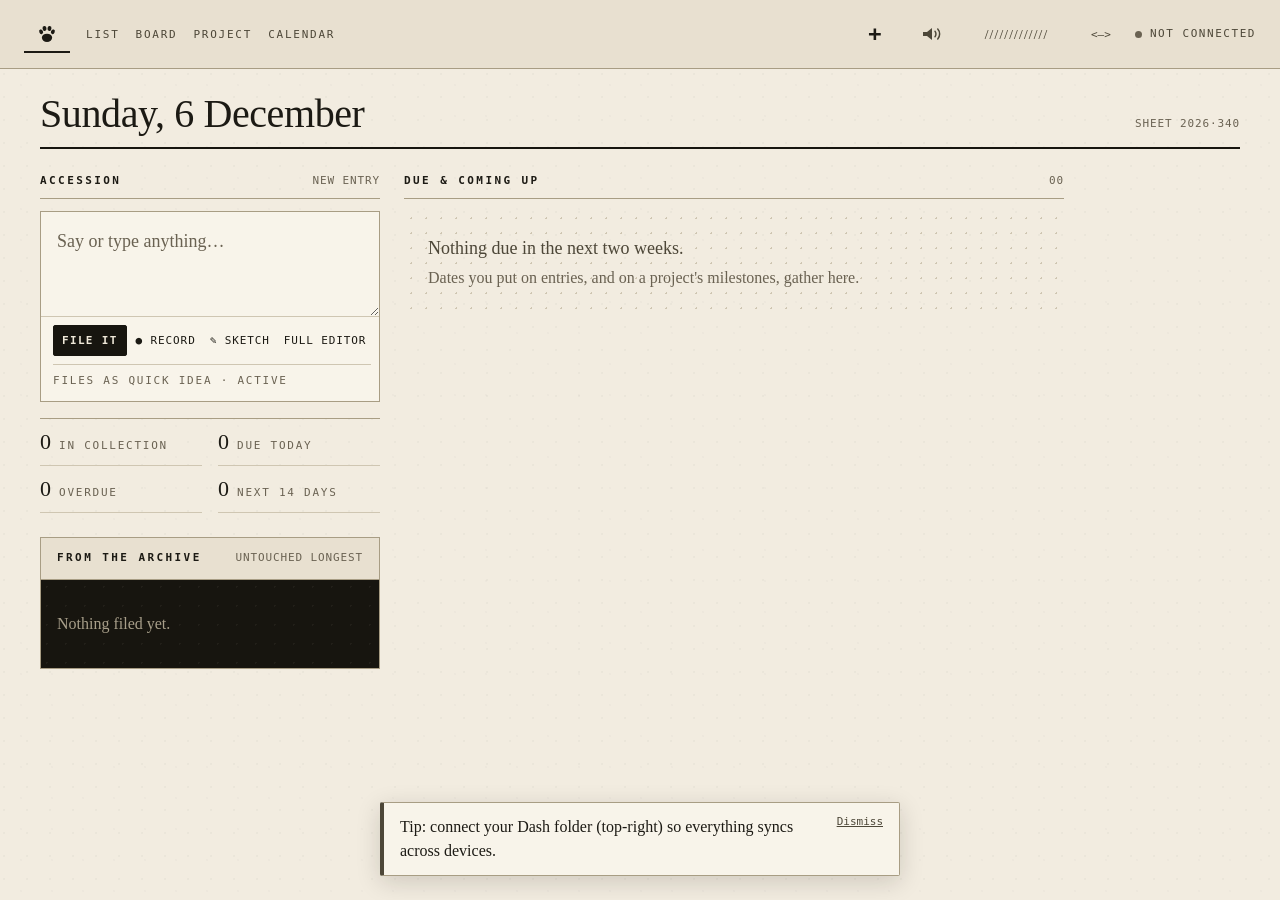
==== commit eecede3d: "Make the flip clock Dash's date input" ====
--- a/index.html
+++ b/index.html
@@ -16,6 +16,11 @@
        composition can evolve without perturbing the rest of Dash's chrome. -->
   <link rel="stylesheet" href="css/projects.css" />
   <link rel="stylesheet" href="css/interaction.css" />
+  <!-- Calendar is one self-contained instrument panel with its own layout
+       rules; isolated for the same reason projects.css is. -->
+  <link rel="stylesheet" href="css/calendar.css" />
+  <!-- The flip-numeral date input, used by every date field in Dash. -->
+  <link rel="stylesheet" href="css/dateinput.css" />
   <link rel="stylesheet" href="css/desk-images.css" />
   <!-- Small additive pass: quiet desktop utilities + lighter Projects register. -->
   <link rel="stylesheet" href="css/ui-cleanup.css" />
--- a/css/tokens.css
+++ b/css/tokens.css
@@ -208,9 +208,55 @@
      accessibility requirement, it's just three chunky buttons eating
      the row before any text gets drawn. That reclaimed width is what
      stops labels being clipped on the desktop. */
+  /* ============================================================
+     CALENDAR (M3) — the dye ramp and the instruments
+     ------------------------------------------------------------
+     "Material is time-distance" (calendar architecture §1 rule 2).
+     A mark's HUE is its project and only its project; how SOON it is
+     reads as how much of that hue has settled into the paper. These
+     four percentages are that ramp, and they are percentages rather
+     than colours on purpose: every mark is drawn as
+       color-mix(in srgb, <the project's colour> N%, var(--surface))
+     so the whole ramp re-themes for free, dark mode included, with
+     no second set of tokens to keep in sync.
+
+     The DAY boundaries those percentages belong to (0–2 / 3–7 /
+     8–14 / 15+) are deliberately NOT here: they are behaviour, not
+     appearance, and live as constants beside the one ramp classifier
+     in js/views/calendar.js so a test can walk them.
+     ============================================================ */
+  --cal-dye-near: 100%;   /* 0–2 days  — full dye, hard 2px ink edge */
+  --cal-dye-soon: 100%;   /* 3–7 days  — full dye, no edge */
+  --cal-dye-mid:   55%;   /* 8–14 days — dye thinning, grain arrives */
+  --cal-dye-far:   24%;   /* 15+ days  — mostly paper, grain
+                             (checked against an 18/24/32% swatch
+                             comparison in two project colours; 24 is
+                             the one that reads faint but not lost) */
+  --cal-grain-opacity: 0.45;   /* the shared assets/grain.svg overlay */
+
+  /* The approach strip's overdue field. It is TINTED, not filled: the
+     zone's WIDTH is what carries the signal (it is sized by how old
+     the oldest debt is), so the colour only has to say "this side of
+     the line is late". */
+  --cal-overdue-tint: 9%;
+
+  /* The load gauge's ceiling (§3b). Even at maximum load roughly a
+     fifth of the landscape stays visible — the hills are never fully
+     gone. Deliberately a token: this is the one number in the gauge
+     that is a judgement about how loud the instrument is allowed to
+     be, and it was corrected twice before it landed here. */
+  --cal-fog-ceiling: 0.8;
+
+  /* The flip widget's housing (§4). The ONE place Dash's 2px
+     sharpness relaxes, because the setting mechanism is deliberately
+     an OBJECT sitting on the surface rather than a region of it. */
+  --radius-housing: 6px;
+
   --tap-min: 44px;
   --control-min: var(--tap-min);
-  /* Focus is interface state, not an alert. Keep ember reserved for\n     overdue/error/sync meaning and draw keyboard focus in neutral Dash ink. */\n  --focus-ring: 0 0 0 2px var(--surface), 0 0 0 4px var(--text-primary);
+  /* Focus is interface state, not an alert. Keep ember reserved for
+     overdue/error/sync meaning and draw keyboard focus in neutral Dash ink. */
+  --focus-ring: 0 0 0 2px var(--surface), 0 0 0 4px var(--text-primary);
   --transition: 140ms ease;
 }
 
--- a/css/app.css
+++ b/css/app.css
@@ -573,6 +573,15 @@
   background: currentColor; flex: none;
 }
 .mk-ember { color: var(--ember); font-weight: 600; }
+/* FILING vs STATE (August 2026, List typography pass).
+   A type mark says what Dash filed this as; it never changes and you can't
+   change it from a row. A status says where the thing IS, and on List you can
+   change it in place. Only the second one earns colour, so a row carries ONE
+   coloured mark instead of two competing ones — the same rule Home already
+   follows, where ember-overdue is the only colour in a metadata line.
+   Set by typeChip(store, item, { quiet: true }) in views/shared.js, which
+   omits the inline registry colour so this class can take effect. */
+.mk-quiet { color: var(--text-faint); }
 
 /* ---------- Quick status control (list rows / board cards) ---------- */
 /* Reads as a .mk mark that happens to be tappable — same mono voice, same
@@ -624,6 +633,77 @@
    a white menu. */
 .status-ctl option { color: var(--text-primary); background: var(--surface-raised); }
 
+/* ---- The status control measures its word, not its longest option --------
+   (August 2026, Board metadata pass.)
+
+   A native <select> is always as wide as its WIDEST option. With "On hold" in
+   the registry, every shorter status left a pocket of dead space between the
+   word and the caret, and that pocket changed size from entry to entry — so
+   the right edge of the metadata line was ragged down a Board column and
+   along a List row.
+
+   The visible word is now its own span (.status-ctl-label) and the real
+   select is laid over the whole control at zero opacity. The wrapper measures
+   the current status; the select is still a real native control underneath,
+   so keyboard, screen reader and the iOS picker are unchanged, and the whole
+   visible mark — dot, word and caret — remains the tap target.
+
+   Shared on purpose: List rows, Board cards and the Desk drawer all draw the
+   same control, and the drift was the same on all three. */
+.status-ctl {
+  position: relative;
+}
+
+/* The mono voice moves off the select and onto the word, unchanged: same
+   family, size, tracking and case the select was rendering. The transparent
+   border is held at rest so hover doesn't shift anything, and the space
+   before the caret is a margin rather than padding, so the hover box hugs
+   the word exactly. */
+.status-ctl-label {
+  font-family: var(--font-mono);
+  font-size: var(--text-label);
+  letter-spacing: 0.14em;
+  text-transform: uppercase;
+  white-space: nowrap;
+
+  padding: 0;
+  margin-right: var(--space-1);
+
+  border: 1px solid transparent;
+  border-radius: var(--radius);
+}
+
+.status-ctl select {
+  position: absolute;
+  inset: 0;
+  width: 100%;
+  height: 100%;
+
+  margin: 0;
+  padding: 0;
+  border: 0;
+
+  opacity: 0;
+
+  /* iOS zooms the page when a focused control's text is under 16px. The
+     select is invisible, so this size is never seen — it just stops the
+     picker from yanking the viewport. */
+  font-size: var(--text-sm);
+}
+
+.status-ctl:hover .status-ctl-label {
+  border-color: var(--border);
+  background: var(--surface-raised);
+}
+
+/* The ring moves to the word, because the select it used to sit on is now
+   transparent. */
+.status-ctl:has(select:focus-visible) .status-ctl-label {
+  border-color: var(--border-strong);
+  background: var(--surface-raised);
+  box-shadow: var(--focus-ring);
+}
+
 .tag {
   font-family: var(--font-mono);
   font-size: var(--text-label);
@@ -690,7 +770,10 @@
   font-size: var(--text-label);
   font-weight: 600;
   line-height: 1;
-  letter-spacing: 0.18em;
+  /* 0.22em, not 0.18em: the same tracking Home's .plate-title and
+     .today-head carry, so a section label reads identically on both
+     screens. The heading's structure is untouched. */
+  letter-spacing: 0.22em;
   text-transform: uppercase;
 
   color: var(--text-primary);
@@ -718,7 +801,8 @@
   font-size: var(--text-label);
   font-weight: 400;
   line-height: 1;
-  letter-spacing: 0.06em;
+  /* matches Home's .today-head .group-count */
+  letter-spacing: 0.08em;
 
   color: var(--text-faint);
   font-variant-numeric: tabular-nums;
@@ -785,32 +869,79 @@
   outline: none;
 }
 
+/* ---- List row typography (August 2026) ----------------------------
+   Scoped to `.group`, which is List's own wrapper and nothing else's, so
+   Board cards, Home's today rows, Project and the Desk drawer are all
+   untouched by everything below.
+
+   The problem this fixes: every mono thing in a row was 11px, two of them
+   carried a saturated registry colour, and the title sat 8px under the
+   marks — five voices at two levels of loudness. Home solves the same
+   problem by separating its mono ranks with ink and tracking, and by
+   letting one serif line stand alone with real air around it. These rules
+   borrow those rules. NO structural change: the auto/1fr grid, the
+   hairlines, the collapse, the project registration tab and the
+   translateX hover are all exactly as they were. */
+
+.group .item-row .item-meta {
+  margin:
+    0
+    0
+    var(--space-2);
+}
+
+/* The date stops being the fourth item in a left-to-right queue and becomes
+   a right-hand readout — the same move Home makes with .today-head
+   .group-count and .merge-note-head .num. On a narrow window .item-meta
+   still wraps, and the date simply takes its own right-aligned line. */
+.group .item-row .item-meta > .num {
+  margin-left: auto;
+}
+
+/* One step out from the status mark's 0.14em, onto the .lbl rank, so the
+   two marks are no longer typographically identical. */
+.group .item-row .mk {
+  letter-spacing: 0.16em;
+}
+
 .group .item-row .item-title {
+  margin:
+    var(--space-2)
+    0
+    0;
+
+  font-size: var(--text-lg);
+  font-weight: 400;
+  /* both borrowed from Home's .sheet-h1 — a serif line at this size wants
+     slightly tighter tracking and leading than body copy */
+  letter-spacing: -0.01em;
+  line-height: 1.2;
+}
+
+.group .item-row .item-body-preview {
   margin:
     var(--space-1)
     0
     0;
 
-  font-size: var(--text-lg);
-  font-weight: 400;
-  line-height: 1.15;
-}
-
-.group .item-row .item-meta {
-  margin: 0;
-}
-
-.group .item-row .item-body-preview {
-  margin:
-    var(--space-2)
-    0
-    0;
-
-  line-height: 1.35;
+  line-height: 1.4;
+  /* THE mass fix. On a wide screen .item-main is unconstrained, so two
+     clamped preview lines ran ~110 characters each and outweighed the
+     22px title above them. A measure in ch is the type's own unit rather
+     than a design value, which is why it isn't a token — same reasoning
+     as the 22ch on .stage-chip and the 46rem on .ms-section > .hint. The
+     preview stays --text-muted on purpose: making it fainter would have
+     fixed the hierarchy at the cost of legibility. */
+  max-width: 68ch;
 }
 
 .group .item-row .item-foot {
-  margin-top: var(--space-2);
+  margin-top: var(--space-3);
+}
+
+/* down from 0.1em, onto the same rank as the date */
+.group .item-row .tag {
+  letter-spacing: 0.08em;
 }
 
 .item-no {
@@ -978,6 +1109,52 @@
 .board .card .item-foot {
   margin-top: var(--space-3);
   gap: var(--space-2);
+}
+
+/* ---- Board card typography (August 2026) --------------------------
+   Phase 6 continued: the metadata rules List got, carried onto Board.
+   Scoped to `.board .card`, which is Board's own wrapper and nothing
+   else's, so List rows, Home, Project, the Desk drawer and the
+   unregistered kanban are untouched by everything below.
+
+   FILING vs STATE, again. A card carried TWO saturated registry colours
+   side by side — the type mark and the status control — at the same
+   size, the same case and the same 0.14em tracking. Since the metadata
+   grammar pass hid the dot on .mk, colour was the only thing the type
+   mark had left, which meant the loudest signal on a card belonged to
+   the one mark you cannot act on.
+
+   Board's marks sit BELOW the title rather than above it, so unlike
+   List they were never competing with the serif — they were competing
+   with each other, and across a masonry of cards a scattered field of
+   registry colour at the foot of every slip reads as decoration rather
+   than information. Quieting the type leaves ONE coloured mark per
+   card. Set by itemCard(..., { quietType: true }) from views/board.js.
+
+   NO structural change: the masonry columns, card order, the de-boxed
+   top rule, .card-head, the sketch thumb, drag/select and the project
+   registration tab are all exactly as they were. */
+
+/* One step out from the status control's 0.14em, onto the .lbl rank, so
+   the two marks are no longer typographically identical. Same move the
+   List pass made on .group .item-row .mk. */
+.board .card .mk {
+  letter-spacing: 0.16em;
+}
+
+/* down from 0.1em, onto the same rank as the card-head date */
+.board .card .tag {
+  letter-spacing: 0.08em;
+}
+
+/* Borrowed from Home's .sheet-h1 by way of List: a serif line at this
+   size wants slightly tighter tracking and a little more leading than
+   the 1.15 it had. It matters more here than it did on List, because a
+   --board-col-w column wraps most titles onto two or three lines, and
+   1.15 set them closer than the mono metadata around them. */
+.board .card .item-title {
+  letter-spacing: -0.01em;
+  line-height: 1.2;
 }
 
 /* ---------- Kanban view ---------- */
@@ -2925,6 +3102,11 @@
 .desk-drawer .status-ctl::after { color: color-mix(in srgb, var(--ground-ink) 70%, transparent); }
 .desk-drawer .status-ctl select { color: var(--ground-ink); }
 .desk-drawer .status-ctl select:hover {
+  border-color: color-mix(in srgb, var(--ground-ink) 45%, transparent);
+  background: color-mix(in srgb, var(--ground-ink) 12%, transparent);
+}
+/* the hover box follows the word now that the select itself is transparent */
+.desk-drawer .status-ctl:hover .status-ctl-label {
   border-color: color-mix(in srgb, var(--ground-ink) 45%, transparent);
   background: color-mix(in srgb, var(--ground-ink) 12%, transparent);
 }
@@ -3909,10 +4091,12 @@
 /* ---------- phone capture sheet (August 2026) ----------
    The item editor already saves as you type and puts focus straight into the
    title, so a quick capture should not end with a hunt for the exit. On a
-   phone the editor becomes a full-screen sheet and its existing Done button is
-   kept at the top-right of the viewport. Nothing about saving, fields or the
-   desktop dialog changes; this is only the phone presentation of the same
-   editor. */
+   phone the editor becomes a full-screen sheet. Done lives inside
+   .editor-head as an ordinary flex child now (see editor.js) rather than
+   being CSS-relocated from the bottom of the form — the header itself is
+   what's sticky, so Done just travels with it. Nothing about saving, fields
+   or the desktop dialog changes; this is only the phone presentation of the
+   same editor. */
 @media (pointer: coarse) and (max-width: 600px),
        (pointer: coarse) and (max-height: 600px) {
   .modal-scrim:has(> .modal input[aria-label="Title"]) {
@@ -3934,9 +4118,8 @@
     box-shadow: none;
   }
 
-  /* The first editor row carries the small NEW ITEM / EDIT ITEM label and the
-     read-aloud mark. Leave a quiet lane on its right for the always-available
-     Done action so those utilities never collide. */
+  /* The first editor row carries the NEW ITEM / EDIT ITEM label, read-aloud,
+     and Done. Pin it to the top of the sheet so all three stay reachable. */
   .modal:has(input[aria-label="Title"]) > :first-child {
     position: sticky;
     z-index: 1;
@@ -3944,125 +4127,40 @@
     margin: 0 calc(-1 * var(--space-4)) var(--space-3);
     padding:
       calc(env(safe-area-inset-top) + var(--space-3))
-      calc(var(--space-4) + 5.5rem)
+      var(--space-4)
       var(--space-2)
       var(--space-4);
     background: var(--surface-raised);
     border-bottom: 1px solid var(--border);
   }
 
-  /* This is the SAME Done button that used to live at the end of the form,
-     simply positioned where a phone can always reach it. The form autosaves,
-     so Done means exactly what it says: finish this capture and return. */
-  .modal:has(input[aria-label="Title"]) > .modal-actions .btn-primary {
-    position: fixed;
-    z-index: 2;
-    top: calc(env(safe-area-inset-top) + var(--space-3));
-    right: var(--space-4);
-    min-height: 40px;
-    padding: var(--space-1) var(--space-3);
-    border-color: var(--mount);
-    background: var(--mount);
-    color: var(--ink-on-mount);
-    font-weight: 700;
-    letter-spacing: 0.16em;
-    box-shadow: 0 2px 0 color-mix(in srgb, var(--mount) 24%, transparent);
-  }
-  .modal:has(input[aria-label="Title"]) > .modal-actions .btn-primary:active {
-    transform: translateY(1px);
-    box-shadow: none;
-  }
-
-  /* Once Done leaves the bottom action row, Delete should not stretch into the
-     empty space it leaves behind. Keep it a deliberately secondary action at
-     the far left of the long-form end of the editor. */
+  /* Delete is the only thing left in the bottom action row now that Done
+     lives in the header — keep it a deliberately secondary, left-aligned
+     action rather than letting it stretch across the row. */
   .modal:has(input[aria-label="Title"]) > .modal-actions {
     justify-content: flex-start;
     padding-bottom: var(--space-4);
   }
 }
 
-/* ---------- desktop editor: framed sticky cap (August 2026) ----------
-   Keeping Done in reach is useful on desktop too, but the first version left
-   the whole modal scrolling in the backdrop while only its heading row stuck.
-   That made the form visibly travel behind a floating-looking strip. Keep the
-   same Done behavior, but make the DIALOG the scroll container: its border and
-   paper stay put while the form moves inside. The top row is an opaque,
-   full-width cap, so content disappears cleanly underneath it. Phone capture
-   presentation lives in the coarse-pointer rule above and is unchanged. */
+/* ---------- desktop editor: the dialog itself scrolls (August 2026) ----------
+   The paper and its border stay put; the form scrolls inside it instead of
+   the backdrop moving. Done used to be CSS-relocated up here from the bottom
+   of the form via a grid trick — that trick started fighting the two-column
+   layout below once the sheet got wide enough to run both at once. Done now
+   lives inside .editor-head for real (see editor.js), so this block's only
+   remaining job is the scroll container. Phone presentation is unchanged,
+   above. */
 @media (pointer: fine) {
   .modal-scrim:has(> .modal input[aria-label="Title"]) {
     overflow: hidden;
   }
 
   .modal:has(input[aria-label="Title"]) {
-    display: grid;
-    grid-template-columns: minmax(0, 1fr) auto;
-    column-gap: var(--space-2);
     max-height: calc(100dvh - var(--space-5) - var(--space-5));
     margin-top: 0;
     padding-top: 0;
     overflow-y: auto;
-  }
-
-  /* Ordinary editor sections remain full-width rows. The first row becomes
-     the dialog's cap: it spans both columns, owns the top padding that used to
-     belong to .modal, and reserves a lane for Done on the right. The inline
-     margin on this row comes from editor.js, so !important is used only to
-     remove that transparent gap — otherwise the title field can peek through
-     while scrolling. */
-  .modal:has(input[aria-label="Title"]) > :not(.modal-actions) {
-    grid-column: 1 / -1;
-  }
-  .modal:has(input[aria-label="Title"]) > :first-child {
-    grid-column: 1 / -1;
-    grid-row: 1;
-    position: sticky;
-    z-index: 2;
-    top: 0;
-    margin: 0 calc(-1 * var(--space-5)) var(--space-4) !important;
-    padding:
-      var(--space-5)
-      calc(var(--space-5) + 5.5rem)
-      var(--space-3)
-      var(--space-5);
-    background: var(--surface-raised);
-    border-bottom: 1px solid var(--border);
-  }
-  .modal:has(input[aria-label="Title"]) > :first-child h2 {
-    padding-bottom: 0;
-    border-bottom: 0;
-  }
-
-  /* display:contents lets the existing action buttons participate in the
-     editor grid without cloning either action or changing editor.js. Done
-     overlaps the cap's reserved right lane; Delete stays at the long-form end. */
-  .modal:has(input[aria-label="Title"]) > .modal-actions {
-    display: contents;
-  }
-  .modal:has(input[aria-label="Title"]) > .modal-actions .spacer {
-    display: none;
-  }
-  .modal:has(input[aria-label="Title"]) > .modal-actions .btn-primary {
-    grid-column: 2;
-    grid-row: 1;
-    align-self: center;
-    justify-self: end;
-    position: sticky;
-    z-index: 3;
-    top: var(--space-3);
-    min-height: 40px;
-    padding: var(--space-1) var(--space-3);
-    border-color: var(--mount);
-    background: var(--mount);
-    color: var(--ink-on-mount);
-    font-weight: 700;
-    letter-spacing: 0.16em;
-  }
-  .modal:has(input[aria-label="Title"]) > .modal-actions .btn-danger {
-    grid-column: 1 / -1;
-    justify-self: start;
-    margin-top: var(--space-5);
   }
 }
 
@@ -4559,11 +4657,16 @@
   gap: var(--space-2);
 }
 
-.editor-details .sketch-wrap {
+/* This is the same quiet mono-text treatment the toolbar always had — it
+   used to only be reachable when Sketch was nested inside "More details".
+   Sketch now lives at .editor-sketch on every screen size (it's part of the
+   entry, not filing metadata — see editor-details.js), so the styling moved
+   to match where it actually renders. */
+.editor-sketch .sketch-wrap {
   gap: var(--space-3);
 }
 
-.editor-details .sketch-toolbar {
+.editor-sketch .sketch-toolbar {
   display: flex;
   align-items: center;
   flex-wrap: wrap;
@@ -4573,17 +4676,17 @@
   padding-bottom: var(--space-2);
 }
 
-.editor-details .sketch-tool {
+.editor-sketch .sketch-tool {
   border-bottom: 1px solid transparent;
 }
 
-.editor-details .sketch-tool:hover,
-.editor-details .sketch-tool:focus-visible {
+.editor-sketch .sketch-tool:hover,
+.editor-sketch .sketch-tool:focus-visible {
   text-decoration: none;
   border-bottom-color: var(--text-primary);
 }
 
-.editor-details .sketch-tool[aria-pressed="true"] {
+.editor-sketch .sketch-tool[aria-pressed="true"] {
   background: var(--mount);
   color: var(--ink-on-mount);
 
@@ -4626,209 +4729,85 @@
   font-size: var(--text-base);
 }
 
-.editor-details .sketch-mode-label {
+.editor-sketch .sketch-mode-label {
   text-transform: uppercase;
 }
 
-/* Expanded details become one working sheet: the upper fields remain full
-   width while the organizational fields sit beside the larger sketch area. */
-.editor-sheet:has(.editor-details[open]) {
-  width: min(1120px, 100%);
-}
-
-.editor-details .editor-more-body {
-  display: grid;
-  grid-template-columns:
-    minmax(0, 40fr)
-    minmax(0, 60fr);
-  column-gap: var(--space-6);
-  align-items: start;
-}
-
-.editor-details .editor-detail-section {
-  grid-column: 1;
-}
-
-.editor-details .editor-detail-section:last-child {
-  grid-column: 2;
-  grid-row: 1 / span 4;
-}
-
-@media (max-width: 680px) {
-  .editor-details .editor-more-body {
-    display: block;
-  }
-
-  .editor-details .editor-detail-section:last-child {
-    grid-column: auto;
-    grid-row: auto;
-  }
-}
-
-/* ---------- entry editor: safe expanded compactness ---------- */
-.editor-sheet:has(.editor-details[open]) .editor-head {
-  min-height: 56px;
-  margin-bottom: var(--space-3);
-}
-
-.editor-sheet:has(.editor-details[open]) .editor-title-field {
-  margin-bottom: var(--space-2);
-}
-
-.editor-sheet:has(.editor-details[open]) .editor-title-field input {
-  min-height: 42px;
-  padding-top: 0;
-  padding-bottom: var(--space-1);
-}
-
-.editor-sheet:has(.editor-details[open]) .row {
-  gap: var(--space-3);
-  padding:
-    var(--space-1)
-    0
-    var(--space-2);
-
-  border-top: 0;
-}
-
-.editor-sheet:has(.editor-details[open]) .field:has(textarea) {
-  margin-bottom: var(--space-2);
-}
-
-.editor-sheet:has(.editor-details[open]) .field textarea {
-  min-height: 84px;
-  height: 84px;
-  padding-top: var(--space-2);
-  padding-bottom: var(--space-2);
-}
-
-.editor-sheet:has(.editor-details[open]) .editor-more-summary {
-  min-height: 40px;
-  padding-block: var(--space-1);
-}
-
-.editor-sheet:has(.editor-details[open]) .editor-detail-section {
-  padding:
-    var(--space-2)
-    0
-    var(--space-3);
-}
-
-.editor-sheet:has(.editor-details[open]) .editor-detail-section > label {
-  margin-bottom: var(--space-2);
-}
-
-.editor-sheet:has(.editor-details[open]) .editor-details .sketch-wrap {
-  gap: var(--space-2);
-}
-
-.editor-sheet:has(.editor-details[open]) .editor-details .sketch-toolbar {
-  gap: var(--space-2);
-  padding-bottom: var(--space-1);
-}
-
-.editor-sheet:has(.editor-details[open]) .sketch-paper {
-  height: clamp(190px, 24vh, 260px);
-}
-
-/* Expanded editor: the entry stays on the left while filing metadata lives
-   in a compact nested grid on the right. */
+/* ---------- entry editor: desktop two-column composition (August 2026) ----------
+   Below 901px this stays a single column, same as it's always been: capture
+   fields, then Notes, then Sketch, then — on phone — the "More details"
+   disclosure for Projects/Tags/Files/Connections.
+
+   At 901px and up there's no vertical-space problem left to solve, so the
+   disclosure goes away: the sheet becomes two columns, left is the entry
+   itself (Title, Notes, Sketch), right is everything about filing it (Type,
+   Status, Due, Remind, Projects, Tags, Files, Connections, Delete). This
+   doesn't depend on whether "More details" happens to be open — the right
+   column is just always there, replacing the old .editor-expanded toggle
+   state entirely. */
 @media (min-width: 901px) {
-  .modal.editor-sheet.editor-expanded {
-    display: grid;
-    grid-template-columns:
-      minmax(0, 3fr)
-      minmax(320px, 2fr);
-    gap: var(--space-6);
-  }
-
-  .modal.editor-sheet.editor-expanded > .editor-head,
-  .modal.editor-sheet.editor-expanded > .editor-details {
-    grid-column: 1 / -1;
-  }
-
-  .modal.editor-sheet.editor-expanded > .editor-title-field,
-  .modal.editor-sheet.editor-expanded > .editor-notes,
-  .modal.editor-sheet.editor-expanded > .editor-sketch {
-    grid-column: 1;
-  }
-
-  .modal.editor-sheet.editor-expanded > .editor-colour,
-  .modal.editor-sheet.editor-expanded > .editor-type-status-row,
-  .modal.editor-sheet.editor-expanded > .editor-date-row {
-    grid-column: 2;
-  }
-
-  .modal.editor-sheet.editor-expanded > .editor-details {
+  .editor-sheet {
+    width: min(1100px, 100%);
+
     display: grid;
     grid-template-columns:
       minmax(0, 3fr)
       minmax(320px, 2fr);
     column-gap: var(--space-6);
+    align-content: start;
   }
 
-  .modal.editor-sheet.editor-expanded .editor-details > .editor-more-summary {
-    grid-column: 2;
-    grid-row: 1;
+  .editor-sheet > .editor-head {
+    grid-column: 1 / -1;
   }
 
-  .modal.editor-sheet.editor-expanded .editor-details > .editor-more-body {
-    grid-column: 1 / -1;
-    grid-row: 2;
-    display: grid;
-    grid-template-columns:
-      minmax(0, 3fr)
-      minmax(320px, 2fr);
-    column-gap: var(--space-6);
-    align-items: start;
+  /* left column: the entry itself */
+  .editor-sheet > .editor-title-field,
+  .editor-sheet > .editor-notes,
+  .editor-sheet > .editor-sketch {
+    grid-column: 1;
   }
 
-  .modal.editor-sheet.editor-expanded .editor-details > .editor-more-body > .editor-detail-metadata {
-    grid-column: 2;
-    display: grid;
-    grid-template-columns:
-      repeat(2, minmax(0, 1fr));
-    grid-template-areas:
-      "projects tags"
-      "files connections";
-    gap: var(--space-3) var(--space-4);
-    align-items: start;
-  }
-
-  .modal.editor-sheet.editor-expanded .editor-details > .editor-more-body > .editor-sketch {
-    grid-column: 1;
-    grid-row: 1;
-  }
-
-  .modal.editor-sheet.editor-expanded .editor-detail-metadata .editor-projects {
-    grid-area: projects;
-  }
-
-  .modal.editor-sheet.editor-expanded .editor-detail-metadata .editor-tags {
-    grid-area: tags;
-  }
-
-  .modal.editor-sheet.editor-expanded .editor-detail-metadata .editor-files {
-    grid-area: files;
-  }
-
-  .modal.editor-sheet.editor-expanded .editor-detail-metadata .editor-connections-field {
-    grid-area: connections;
-  }
-
-  .modal.editor-sheet.editor-expanded .editor-sketch .sketch-paper {
-    height: clamp(200px, 26vh, 280px);
-  }
-
-  .modal.editor-sheet.editor-expanded > .modal-actions .btn-danger {
+  /* right column: everything about filing it */
+  .editor-sheet > .editor-colour,
+  .editor-sheet > .editor-type-status-row,
+  .editor-sheet > .editor-date-row,
+  .editor-sheet > .editor-details,
+  .editor-sheet > .modal-actions {
     grid-column: 2;
   }
-}
-
-@media (max-width: 900px) {
-  .modal.editor-sheet.editor-expanded .editor-details > .editor-more-body > .editor-detail-metadata {
-    display: block;
+
+  /* "More details" was a phone accommodation for limited vertical space.
+     There's no such limit here, so the toggle disappears and its contents
+     just render as an ordinary part of the right column. editor-details.js
+     makes sure the <details> is genuinely open at this width — a native
+     <details> only renders its content when actually open, so this is a
+     visual cleanup (hiding the now-redundant toggle), not what makes the
+     content appear. */
+  .editor-sheet .editor-more-summary {
+    display: none;
   }
-}
-
-
+  .editor-sheet .editor-more {
+    margin: 0;
+    border: 0;
+  }
+  .editor-sheet .editor-more-body {
+    padding-top: 0;
+  }
+
+  .editor-sheet .editor-detail-section {
+    padding: var(--space-3) 0;
+  }
+
+  .editor-sheet .sketch-paper {
+    height: clamp(180px, 22vh, 260px);
+  }
+
+  .editor-sheet > .modal-actions {
+    margin-top: var(--space-4);
+    padding-top: var(--space-3);
+    border-top: 1px solid var(--border);
+  }
+}
+
+
--- a/css/calendar.css
+++ b/css/calendar.css
@@ -0,0 +1,366 @@
+/* ============================================================
+   calendar.css — the Calendar view (milestones addendum M3)
+   ------------------------------------------------------------
+   Deliberately its own stylesheet, the same way projects.css and
+   desk-images.css are: Calendar is one screen with its own layout
+   rules, and keeping it out of app.css means a change here is a
+   small file to upload rather than a 165KB one.
+
+   NO LITERAL COLOURS, SIZES OR FONTS. Every value below is a token
+   from tokens.css or geometry (a stroke width, a viewBox offset).
+   That is what makes a theme swap re-paint the whole instrument
+   with no re-render — and it is why every fill on this screen is a
+   CSS rule here rather than an attribute written by calendar.js.
+
+   THE MARK GRAMMAR lives in one block (search "THE RAMP"). A mark's
+   HUE arrives as --pc, an inline custom property carrying its
+   project's own colour, because that is DATA and CSS cannot know it
+   in advance. Everything else — how much of that hue has settled
+   into the paper, whether grain has arrived, how hard the edge is —
+   is decided by the ramp class and the --cal-dye-* tokens.
+   ============================================================ */
+
+/* ---- the page gives up its scroll for this one view ----
+   Calendar is a single-viewport instrument panel (§2): no page scroll in
+   any direction, long lists scrolling inside their own panels. :has() is
+   how that is asked for without app.js needing to know Calendar exists —
+   the same mechanism already used a dozen times in app.css. */
+.viewport:has(.cal-root) { overflow: hidden; }
+.viewport:has(.cal-root) > .catalog-layout { height: 100%; min-height: 0; }
+.viewport:has(.cal-root) #view-host { padding: 0; height: 100%; min-height: 0; }
+
+.cal-root {
+  height: 100%;
+  min-height: 0;
+  display: grid;
+  /* bar · the approach · the shelf · the tray's line of chrome */
+  grid-template-rows: auto minmax(0, 1.15fr) minmax(0, 1fr) auto;
+  background: var(--surface);
+}
+
+/* Calendar's captions are labels, not marks — no dot. */
+.cal-root .mk::before { display: none; }
+
+/* ---------- the bar ---------- */
+.cal-bar {
+  display: flex; align-items: center; gap: var(--space-4);
+  padding: var(--space-2) var(--space-5);
+  border-bottom: 1px solid var(--border);
+}
+.cal-title { color: var(--text-primary); }
+.cal-controls { margin-left: auto; display: flex; gap: var(--space-1); }
+.cal-monthnav { display: flex; gap: var(--space-1); }
+.cal-monthnav[hidden] { display: none; }
+.cal-ctl {
+  font-family: var(--font-mono); font-size: var(--text-label);
+  letter-spacing: 0.14em; text-transform: uppercase;
+  min-height: var(--control-min); padding: 0 var(--space-3);
+  border: 1px solid var(--border-strong); border-radius: var(--radius);
+  color: var(--text-muted); background: var(--surface-raised); cursor: pointer;
+}
+.cal-ctl:hover { color: var(--text-primary); }
+.cal-ctl[aria-pressed="true"] {
+  background: var(--text-primary); color: var(--surface); border-color: var(--text-primary);
+}
+.cal-ctl:focus-visible { outline: none; box-shadow: var(--focus-ring); }
+
+/* ============================================================
+   THE APPROACH STRIP  (§2a)
+   ============================================================ */
+.cal-stripzone { position: relative; overflow: hidden; min-height: 0; }
+.cal-strip { display: block; }
+
+/* The overdue field. Its WIDTH is the signal — it is sized by how old the
+   oldest debt is — so the tint only has to say "this side of the line is
+   late" without shouting over the marks standing in it. */
+.cal-overdue-zone { fill: color-mix(in srgb, var(--ember) var(--cal-overdue-tint), transparent); }
+.cal-zone-label {
+  font-family: var(--font-mono); font-size: var(--text-label);
+  letter-spacing: 0.18em; fill: var(--ember);
+}
+
+.cal-now { stroke: var(--text-primary); stroke-width: 2.5; }
+.cal-now-label {
+  font-family: var(--font-mono); font-size: var(--text-label);
+  letter-spacing: 0.25em; font-weight: 700; fill: var(--text-primary);
+}
+.cal-grid { stroke: var(--border); stroke-width: 0.75; }
+.cal-grid.is-week { stroke-width: 1.5; }
+.cal-grid.is-month { stroke: var(--border-strong); stroke-width: 1.2; }
+.cal-lane { stroke: var(--border); stroke-width: 0.75; stroke-dasharray: 1 5; }
+
+.cal-axis-num, .cal-axis-month, .cal-lane-label, .cal-mark-label {
+  font-family: var(--font-mono); font-size: var(--text-label); letter-spacing: 0.12em;
+}
+.cal-axis-num { fill: var(--text-faint); }
+.cal-axis-num.is-today { fill: var(--text-primary); font-weight: 700; }
+.cal-axis-month { fill: var(--text-muted); letter-spacing: 0.18em; }
+.cal-lane-label { fill: var(--text-muted); letter-spacing: 0.2em; }
+.cal-mark-label { fill: var(--text-muted); letter-spacing: 0.18em; }
+.cal-mark-label.is-overdue { fill: var(--ember); }
+
+/* A paper halo behind the two kinds of label that sit ON the field rather
+   than under it. With nothing overdue the NOW line stands almost at the left
+   edge and would otherwise cut straight through a lane's name; gridlines do
+   the same to a mark's label out in the compressed far field. Drawing the
+   surface colour as a stroke UNDER the fill knocks a small clearing out of
+   whatever is behind the words, in whichever theme is on. */
+.cal-lane-label, .cal-mark-label {
+  paint-order: stroke fill;
+  stroke: var(--surface); stroke-width: 3px; stroke-linejoin: round;
+}
+
+/* ============================================================
+   THE RAMP — hue is identity, material is time-distance (§1)
+   ------------------------------------------------------------
+   --pc  the project's own colour, written inline by calendar.js
+   --dye how much of it has settled into the paper, from tokens
+   Mixing into var(--surface) rather than into white is what makes
+   the whole ramp re-theme for free, dark mode included.
+   ============================================================ */
+.cal-mark {
+  fill: color-mix(in srgb, var(--pc, var(--text-faint)) var(--dye, 100%), var(--surface));
+  cursor: pointer;
+}
+.cal-mark.ramp-near {                          /* 0–2 days: hard ink edge */
+  --dye: var(--cal-dye-near);
+  stroke: var(--text-primary); stroke-width: 2;
+}
+.cal-mark.ramp-soon { --dye: var(--cal-dye-soon); }        /* 3–7: full dye, no edge */
+.cal-mark.ramp-mid,                                        /* 8–14: dye thinning */
+.cal-mark.ramp-far {                                       /* 15+ : mostly paper */
+  stroke: color-mix(in srgb, var(--pc, var(--text-faint)) 55%, var(--surface));
+  stroke-width: 1.2;
+}
+.cal-mark.ramp-mid { --dye: var(--cal-dye-mid); }
+.cal-mark.ramp-far { --dye: var(--cal-dye-far); }
+
+/* Ember is not in the ramp's colour logic at all. It means past its date,
+   and nothing else — the one thing on this screen whose hue is not identity. */
+.cal-mark.ramp-overdue { fill: var(--ember); stroke: none; }
+
+/* Finished things are hollow or struck: still on the face, no longer weight. */
+.cal-mark.ramp-done { fill: var(--surface); stroke: var(--border-strong); stroke-width: 1.4; }
+
+/* A reminder is a nudge, not a deadline — hollow, dashed, never filled. */
+.cal-mark.ramp-remind {
+  fill: var(--surface); stroke: var(--pc, var(--text-faint));
+  stroke-width: 1.6; stroke-dasharray: 3 3;
+}
+
+/* Grain arrives with the thinned dye and never before it. One tile, shared
+   with the load gauge, laid over the mark rather than mixed into it. */
+.cal-mark-grain {
+  opacity: var(--cal-grain-opacity);
+  mix-blend-mode: overlay;
+  pointer-events: none;
+}
+
+/* The mark gets a "hot" ring while it is being spoken — on hover AND focus,
+   because the tooltip follows both. */
+.cal-mark.is-hot { stroke: var(--text-primary); stroke-width: 2.5; }
+.cal-mark:focus { outline: none; }
+.cal-mark:focus-visible { outline: 2px solid var(--text-primary); outline-offset: 2px; }
+
+/* ============================================================
+   THE TOOLTIP — at the mark, in the mount material
+   ------------------------------------------------------------
+   Made of the same near-black board as the flip clock, so the two
+   mechanisms on this screen rhyme through shared material.
+   ============================================================ */
+.cal-tip {
+  position: absolute; z-index: 5; pointer-events: none;
+  background: var(--mount); color: var(--ink-on-mount);
+  border-radius: var(--radius); padding: var(--space-2) var(--space-3);
+  max-width: 300px; box-shadow: var(--shadow-2);
+}
+.cal-tip[hidden] { display: none; }
+.cal-tip .mk { color: var(--ink-on-mount-muted); display: block; }
+.cal-tip-t {
+  font-family: var(--font-body); font-size: var(--text-base);
+  display: block; white-space: nowrap; overflow: hidden; text-overflow: ellipsis;
+}
+.cal-tip-when {
+  font-family: var(--font-mono); font-size: var(--text-label);
+  letter-spacing: 0.1em; display: block; color: var(--ink-on-mount-muted);
+}
+.cal-tip-when.is-overdue { color: var(--ember-on-mount); }
+.cal-tip::after {
+  content: ""; position: absolute; top: 100%; left: var(--cal-arrow-x, 50%);
+  transform: translateX(-50%);
+  border: 6px solid transparent; border-top-color: var(--mount);
+}
+.cal-tip.is-below::after {
+  top: auto; bottom: 100%;
+  border-top-color: transparent; border-bottom-color: var(--mount);
+}
+
+/* ============================================================
+   THE ACCENT SHELF  (§3, §3a)
+   ------------------------------------------------------------
+   Glances, not workspaces. Nothing is ONLY reachable through them.
+   The shedding order is decided in calendar.js (shelfShedFor) and
+   arrives here as data-shed, so there is one authority for it and a
+   test can walk it — these rules only obey.
+   ============================================================ */
+.cal-shelf {
+  display: flex; align-items: stretch; gap: var(--space-5);
+  padding: var(--space-3) var(--space-5);
+  border-top: 1px solid var(--border-strong);
+  background: var(--surface-sunken);
+  min-height: 0; min-width: 0;
+}
+.cal-panel {
+  position: relative;
+  /* bottom-aligned, so the instruments hang from the shelf and their captions
+     land on ONE line however differently tall the instruments themselves are */
+  display: flex; flex-direction: column; align-items: center; justify-content: flex-end;
+  min-height: 0; min-width: 0;
+}
+.cal-cap { flex: none; margin-top: var(--space-1); color: var(--text-faint); }
+
+.cal-shelf[data-shed~="year"] .cal-panel-year { display: none; }
+.cal-shelf[data-shed~="open"] .cal-panel-open { display: none; }
+
+/* The open slot. Andra's call and a real decision, not a placeholder — the
+   same density language the ramp is built on. It holds nothing on purpose. */
+.cal-panel-open { flex: 1 1 auto; min-width: 0; }
+
+/* ---------- the month dial ---------- */
+.cal-panel-dial { flex: 0 1 auto; }
+.cal-dial { height: calc(100% - 1.4rem); width: auto; max-width: 100%; max-height: 420px; display: block; }
+
+.cal-orbit { fill: none; stroke: var(--border); stroke-width: 1.4; }
+.cal-tick { stroke: var(--border-strong); stroke-width: 1.5; }
+.cal-tick.is-today { stroke: var(--text-primary); stroke-width: 5; }
+.cal-dial-num {
+  font-family: var(--font-mono); font-size: 20px; letter-spacing: 0.05em; fill: var(--text-faint);
+}
+.cal-dial-num.is-today { fill: var(--text-primary); font-weight: 700; }
+.cal-dial-hand { stroke: var(--text-primary); stroke-width: 1.5; opacity: 0.35; stroke-dasharray: 3 5; }
+.cal-dial-month { font-family: var(--font-display); font-size: 52px; fill: var(--text-primary); }
+.cal-dial-count {
+  font-family: var(--font-mono); font-size: 16px; letter-spacing: 0.15em; fill: var(--text-faint);
+}
+.cal-dial-count.is-overdue { fill: var(--ember); }
+
+/* Overdue FALLS OUT OF ORBIT — pulled to the centre in ember, still tethered
+   to where it belongs, with a hollow ring left in its place. A month with
+   debt in it looks structurally wrong before you have read a word of it. */
+.cal-tether { stroke: var(--ember); stroke-width: 1.5; stroke-dasharray: 4 4; }
+.cal-vacancy { fill: none; stroke: var(--ember); stroke-width: 1.5; }
+.cal-mark-dial { stroke-width: 2; }
+
+/* The slow sweep: 75 seconds a turn. An instrument idling, not an animation
+   asking for attention — which is exactly why it is the first thing to go. */
+.cal-sweep { transform-origin: 50% 50%; animation: cal-sweep 75s linear infinite; }
+.cal-sweep-arm { fill: var(--text-primary); opacity: 0.045; }
+@keyframes cal-sweep { from { transform: rotate(0deg); } to { transform: rotate(360deg); } }
+.cal-root[data-motion="off"] .cal-sweep { display: none; }
+@media (prefers-reduced-motion: reduce) { .cal-sweep { display: none; } }
+
+/* ---------- the year radar ---------- */
+.cal-panel-year { flex: 0 1 auto; }
+.cal-year { height: calc(100% - 1.4rem); width: auto; max-width: 100%; max-height: 260px; display: block; }
+.cal-year-spoke { stroke: var(--border); stroke-width: 0.6; }
+.cal-year-orbit { fill: none; stroke: var(--border); stroke-width: 0.5; }
+.cal-year-hand { stroke: var(--text-primary); stroke-width: 1.2; }
+.cal-year-letter, .cal-year-label {
+  font-family: var(--font-mono); font-size: 8px; letter-spacing: 0.12em; fill: var(--text-faint);
+}
+.cal-year-label { font-size: 10px; letter-spacing: 0.2em; }
+.cal-grain-mark { fill: var(--pc, var(--text-faint)); }
+.cal-grain-mark.is-done { fill: var(--border-strong); opacity: 0.7; }
+.cal-grain-mark.is-overdue { fill: var(--ember); }
+.cal-grain-mark.is-far { opacity: 0.55; }
+
+/* ============================================================
+   THE LOAD GAUGE — "the fog, windowed"  (§3b)
+   ============================================================ */
+.cal-panel-gauge { flex: 0 1 auto; }
+.cal-window {
+  position: relative;
+  height: calc(100% - 1.9rem); max-height: 300px;
+  aspect-ratio: 4 / 3.1;
+  background: var(--mount);
+  border-radius: 4px; padding: 10px;
+  /* the hairline ring is not decoration: on the dark theme --mount and
+     --surface are almost the same tone, and without it the window frame
+     disappears into the shelf entirely */
+  box-shadow: var(--shadow-2), 0 0 0 1px var(--border-strong);
+}
+.cal-glass {
+  position: relative; width: 100%; height: 100%; overflow: hidden;
+  border-radius: var(--radius);
+}
+.cal-scene { display: block; width: 100%; height: 100%; }
+
+/* The fog is DARK — dusk or smoke settling into a valley, not pale weather.
+   It is the mount's own tone, which is what ties it to the flip clock and the
+   tooltip cards through shared material rather than shared mechanism. */
+.cal-fog-stop-a { stop-color: var(--mount); stop-opacity: 0; }
+.cal-fog-stop-b { stop-color: var(--mount); stop-opacity: 0.92; }
+.cal-fog-stop-c { stop-color: var(--mount); stop-opacity: 1; }
+.cal-fog-veil { fill: var(--mount); }
+
+/* the same grain tile the marks carry, at a load-scaled opacity */
+.cal-gauge-grain {
+  position: absolute; inset: 0; z-index: 2; pointer-events: none;
+  background-image: url("../assets/grain.svg");
+  opacity: var(--cal-fog-grain, 0.03);
+  mix-blend-mode: overlay;
+}
+.cal-mullion-v, .cal-mullion-h { position: absolute; background: var(--mount); z-index: 3; pointer-events: none; }
+.cal-mullion-v { top: 0; bottom: 0; left: 50%; width: 8px; margin-left: -4px; }
+.cal-mullion-h { left: 0; right: 0; top: 50%; height: 8px; margin-top: -4px; }
+.cal-sill {
+  flex: none; height: 10px; width: 92%; margin-top: -3px;
+  background: var(--mount-soft); border-radius: 0 0 3px 3px;
+}
+
+/* ============================================================
+   THE UNSCHEDULED TRAY  (§5, footprint per §3a)
+   ------------------------------------------------------------
+   One line of chrome at the bottom edge, not a shelf panel: its
+   contents are phase placeholders, not tasks waiting on a date.
+   ============================================================ */
+.cal-tray {
+  display: flex; flex-direction: column; min-height: 0; max-height: 30vh;
+  border-top: 1px solid var(--border-strong); background: var(--surface-sunken);
+}
+.cal-tray-head {
+  flex: none; text-align: left; cursor: pointer;
+  min-height: var(--control-min); padding: 0 var(--space-5);
+  border: none; background: none; color: var(--text-muted);
+  font-family: var(--font-mono); font-size: var(--text-label);
+  letter-spacing: 0.14em; text-transform: uppercase;
+}
+.cal-tray-head:hover:not(:disabled) { color: var(--text-primary); }
+.cal-tray-head:disabled { cursor: default; opacity: 0.6; }
+.cal-tray-head:focus-visible { outline: none; box-shadow: var(--focus-ring); }
+.cal-tray-body { overflow: auto; min-height: 0; border-top: 1px solid var(--border); }
+.cal-tray-row {
+  display: flex; align-items: center; gap: var(--space-3); flex-wrap: wrap;
+  padding: var(--space-2) var(--space-5); border-bottom: 1px solid var(--border);
+}
+.cal-tray-row:last-child { border-bottom: none; }
+.cal-dot { width: 10px; height: 10px; border-radius: var(--radius-pill); flex: none; }
+.cal-tray-label { font-size: var(--text-base); }
+.cal-tray-ctx { color: var(--text-faint); }
+.cal-setdate {
+  margin-left: auto; cursor: pointer;
+  min-height: var(--control-min); padding: 0 var(--space-2);
+  border: none; border-bottom: 1px dashed var(--border-strong); background: none;
+  color: var(--text-muted);
+  font-family: var(--font-mono); font-size: var(--text-label);
+  letter-spacing: 0.14em; text-transform: uppercase;
+}
+.cal-setdate:hover { color: var(--text-primary); }
+.cal-setdate:focus-visible { outline: none; box-shadow: var(--focus-ring); }
+.cal-flip-slot { flex-basis: 100%; }
+
+/* The flip-numeral date input used to live here. It moved to its own sheet,
+   css/dateinput.css, on August 23, 2026, when it stopped being a Calendar
+   widget and became the way a date is set everywhere in Dash. The Calendar's
+   tray mounts it at its FULL size; the item and phase editors mount it
+   COMPACT. Nothing in this file styles it any more. */
--- a/css/dateinput.css
+++ b/css/dateinput.css
@@ -0,0 +1,135 @@
+/* ============================================================
+   dateinput.css — the flip-numeral date input, app-wide
+   ------------------------------------------------------------
+   Was a block inside calendar.css until August 23, 2026, when the
+   mechanism became THE way a date is set in Dash rather than a
+   Calendar-only widget. It moved to its own sheet rather than into
+   app.css for the same reason projects.css and calendar.css are
+   their own files: a change here is a small file to upload.
+
+   Two sizes, one mechanism. FULL is the object as designed, for
+   the Calendar tray where it is the only thing happening. COMPACT
+   fits an ordinary two-column form row (~200px) — same behaviour,
+   smaller cards, hints dropped (each unit keeps its aria-label, so
+   nothing is lost to a screen reader).
+
+   No literal colours, sizes or fonts: everything is a token.
+   ============================================================ */
+
+.flipdate {
+  display: inline-flex; align-items: center; gap: var(--space-2);
+  background: var(--surface-raised); border: 1px solid var(--border);
+  border-radius: var(--radius-housing);
+  padding: var(--space-3) var(--space-3) var(--space-5);
+  margin: var(--space-2) 0;
+  transition: border-color var(--transition);
+}
+
+/* Dates are the ONE field in Dash that does not autosave — the mechanism
+   deliberately writes nothing until SET, so that scrubbing through three
+   months costs the store nothing. That has to be visible, or it becomes a
+   trap: while the faces differ from what was last saved, the housing takes an
+   ink edge and SET lights up. */
+.flipdate.is-dirty { border-color: var(--text-primary); }
+
+.fd-unit {
+  position: relative; border-radius: 4px;
+  background: var(--mount); color: var(--ink-on-mount);
+  font-family: var(--font-mono); text-align: center;
+  user-select: none; touch-action: none; cursor: ns-resize;
+  perspective: 260px;
+}
+.fd-unit:focus-visible { outline: none; box-shadow: var(--focus-ring); }
+
+/* A field holding no date yet still shows you it has three drums. */
+.flipdate.is-empty .fd-unit { color: var(--ink-on-mount-muted); }
+
+/* every unit is over --tap-min in both directions (§4's a11y contract) */
+.fd-day   { width: 64px; height: 76px; font-size: 40px; }
+.fd-month { width: 84px; height: 76px; font-size: 30px; letter-spacing: 0.06em; }
+.fd-year  { width: 96px; height: 76px; font-size: 30px; }
+
+.fd-half { position: absolute; left: 0; right: 0; height: 50%; overflow: hidden; display: flex; justify-content: center; }
+.fd-top { top: 0; border-radius: 4px 4px 0 0; background: var(--mount); border-bottom: 1px solid var(--rule-mount); }
+.fd-bottom { bottom: 0; border-radius: 0 0 4px 4px; background: var(--mount-soft); }
+.fd-half > span { flex: none; line-height: 76px; height: 76px; }
+.fd-bottom > span { transform: translateY(-50%); }
+
+.fd-flap { position: absolute; left: 0; right: 0; height: 50%; overflow: hidden; display: none; justify-content: center; backface-visibility: hidden; }
+.fd-flap > span { flex: none; line-height: 76px; height: 76px; }
+.fd-flap-top { top: 0; transform-origin: bottom; background: var(--mount); border-radius: 4px 4px 0 0; border-bottom: 1px solid var(--rule-mount); }
+.fd-flap-bottom { top: 50%; transform-origin: top; background: var(--mount-soft); border-radius: 0 0 4px 4px; }
+.fd-flap-bottom > span { transform: translateY(-50%); }
+
+/* Reduced motion: the flaps never appear. flipdate.js carries the matching
+   JS guard, so the timers do not run either — the value simply lands. */
+@media (prefers-reduced-motion: reduce) { .fd-flap { display: none !important; } }
+
+.fd-hint {
+  position: absolute; left: 0; right: 0; bottom: -20px;
+  color: var(--text-faint); letter-spacing: 0.16em; line-height: 1;
+  display: block; text-align: center;
+}
+.fd-hint::before { display: none; }
+
+.fd-actions { display: flex; flex-direction: column; gap: var(--space-1); margin-left: var(--space-1); }
+.fd-btn {
+  font-family: var(--font-mono); font-size: var(--text-label);
+  letter-spacing: 0.12em; text-transform: uppercase; cursor: pointer;
+  border: 1px solid var(--border-strong); border-radius: var(--radius);
+  min-height: 34px; padding: 0 var(--space-3);
+  color: var(--text-muted); background: var(--surface-raised);
+  transition: background var(--transition), color var(--transition);
+}
+.fd-btn:hover:not(:disabled) { color: var(--text-primary); }
+.fd-btn:focus-visible { outline: none; box-shadow: var(--focus-ring); }
+/* SET is filled only while there is something to save. Spent, it goes quiet
+   rather than disappearing, so the control never moves under your hand. */
+.fd-btn-primary.is-pending {
+  background: var(--text-primary); color: var(--surface); border-color: var(--text-primary);
+}
+.fd-btn:disabled { opacity: 0.45; cursor: default; }
+
+.fd-typed { display: none; margin-left: var(--space-2); }
+.flipdate.typing .fd-typed { display: inline-block; }
+.fd-typed input {
+  font-family: var(--font-mono); font-size: var(--text-base);
+  padding: var(--space-2); min-height: var(--tap-min);
+  border: 1px solid var(--border-strong); border-radius: var(--radius);
+  background: var(--surface-raised); color: var(--text-primary);
+}
+.fd-typed input:focus-visible { outline: none; box-shadow: var(--focus-ring); }
+
+/* ============================================================
+   COMPACT — the same machine, sized for a form row
+   ------------------------------------------------------------
+   Cards on one line, actions on the next, hints dropped. Every
+   card still clears the 44px touch floor in both directions, and
+   every numeral is still 18px or larger.
+   ============================================================ */
+.flipdate-compact {
+  display: flex; flex-wrap: wrap; align-items: flex-start;
+  gap: var(--space-1);
+  padding: var(--space-2);
+  margin: 0;
+  max-width: 100%;
+}
+.flipdate-compact .fd-day   { width: 44px; height: 50px; font-size: 26px; }
+.flipdate-compact .fd-month { width: 54px; height: 50px; font-size: 18px; letter-spacing: 0.04em; }
+.flipdate-compact .fd-year  { width: 58px; height: 50px; font-size: 18px; }
+.flipdate-compact .fd-half > span,
+.flipdate-compact .fd-flap > span { line-height: 50px; height: 50px; }
+/* The hints go, not the accessible names — each unit keeps its aria-label. */
+.flipdate-compact .fd-hint { display: none; }
+.flipdate-compact .fd-actions {
+  flex-basis: 100%; flex-direction: row; flex-wrap: wrap;
+  margin-left: 0; margin-top: var(--space-1);
+}
+.flipdate-compact .fd-btn { min-height: var(--control-min); padding: 0 var(--space-2); }
+.flipdate-compact .fd-typed { flex-basis: 100%; margin-left: 0; }
+.flipdate-compact .fd-typed input { width: 100%; min-height: var(--control-min); }
+
+/* The editor's two date fields sit side by side in a narrow column; let the
+   mechanism own its cell rather than fighting the label above it. */
+.editor-date-row .field { min-width: 0; }
+.editor-date-row .flipdate { margin-top: var(--space-1); }
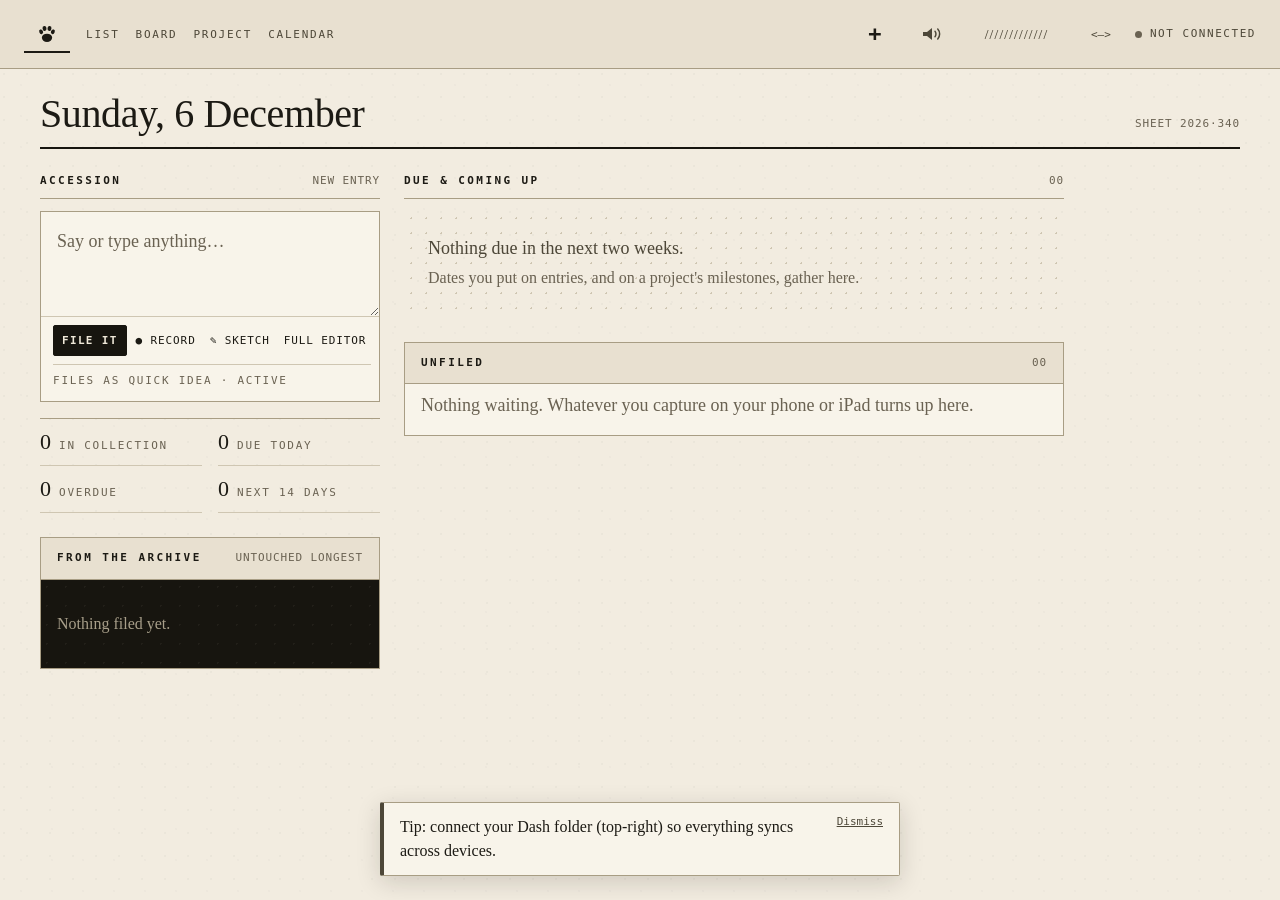
==== commit 9ff7e023: "Add files via upload" ====
--- a/index.html
+++ b/index.html
@@ -24,6 +24,14 @@
   <link rel="stylesheet" href="css/desk-images.css" />
   <!-- Small additive pass: quiet desktop utilities + lighter Projects register. -->
   <link rel="stylesheet" href="css/ui-cleanup.css" />
+  <!-- The phone's only screen (Text / Sketch / Image). Every rule inside is
+       scoped to the .phone-capture-on class app.js sets on a phone, so this
+       file is inert on desktop and iPad. Loaded last so it can quiet the one
+       phone-chrome control it hides. -->
+  <link rel="stylesheet" href="css/phone-capture.css" />
+  <!-- The Unfiled box on Home. Isolated for the same reason as the two files
+       above: one self-contained surface, changeable on its own. -->
+  <link rel="stylesheet" href="css/unfiled.css" />
 </head>
 <body>
   <div id="app"><!-- app.js builds the UI here --></div>
--- a/css/phone-capture.css
+++ b/css/phone-capture.css
@@ -0,0 +1,240 @@
+/* ============================================================
+   phone-capture.css — the phone's only screen (August 2026)
+   ------------------------------------------------------------
+   Kept in its own file for the same reason projects.css and
+   ui-cleanup.css are: this is one self-contained surface, and
+   nothing outside a phone should ever be able to feel it. Every
+   rule here is scoped under .phone-capture-on, a class js/app.js
+   puts on <html> ONLY when the phone gate says so, so there is
+   no path by which any of this reaches desktop or iPad.
+
+   Values come from tokens.css. Where a size needed to be bigger
+   than an existing token it is a multiple of --tap-min rather
+   than a number, so the whole screen still scales with the
+   accessibility floor instead of drifting away from it.
+   ============================================================ */
+
+/* The view host's desktop inset is far too wide for a phone, and this screen
+   wants the width for its buttons. */
+.phone-capture-on #view-host {
+  padding: var(--space-5) var(--space-4);
+}
+
+/* mobile-chrome.js keeps the ••• menu (Read / Settings / Sync / Merge) and the
+   sync dot. "＋ New" is hidden here on purpose: it opens the full item editor,
+   with all the filing controls this phase exists to get out of the way. The
+   three buttons below ARE the phone's way to make something new. Delete this
+   one rule to bring it back. */
+.phone-capture-on .phone-new-btn { display: none; }
+.phone-capture-on .phone-action-row { grid-template-columns: 1fr auto; }
+
+/* ---------- the three buttons ---------- */
+.pcap {
+  display: grid;
+  gap: var(--space-5);
+  max-width: var(--panel-max);
+  margin: 0 auto;
+}
+
+.pcap-buttons {
+  display: grid;
+  gap: var(--space-4);
+}
+
+.pcap-btn {
+  display: grid;
+  gap: var(--space-1);
+  justify-items: start;
+  text-align: left;
+  width: 100%;
+  /* Twice the touch floor. The guardrail is 44px; this screen has three
+     targets and all the room in the world, so it spends it. */
+  min-height: calc(var(--tap-min) * 2);
+  padding: var(--space-4) var(--space-5);
+  border: 1px solid var(--border-strong);
+  border-radius: var(--radius);
+  background: var(--surface-raised);
+  color: var(--text-primary);
+  cursor: pointer;
+  transition: background var(--transition), color var(--transition);
+}
+
+.pcap-btn:active {
+  background: var(--mount);
+  border-color: var(--mount);
+  color: var(--ink-on-mount);
+}
+
+.pcap-btn-label {
+  font-family: var(--font-display);
+  font-size: var(--text-xl);
+  line-height: 1.1;
+  color: inherit;
+}
+
+.pcap-btn-hint {
+  font-family: var(--font-mono);
+  font-size: var(--text-sm);
+  letter-spacing: 0.04em;
+  color: var(--text-faint);
+}
+
+.pcap-btn:active .pcap-btn-hint { color: var(--ink-on-mount-muted); }
+
+.pcap-note {
+  margin: 0;
+  font-family: var(--font-mono);
+  font-size: var(--text-sm);
+  line-height: var(--leading);
+  color: var(--text-faint);
+}
+
+/* ---------- the full-screen capture surface ---------- */
+.pcap-surface {
+  position: fixed;
+  inset: 0;
+  z-index: 200;
+  display: flex;
+  flex-direction: column;
+  min-height: 0;
+  background: var(--surface);
+  /* index.html asks for viewport-fit=cover, so the notch and the home
+     indicator have to be accounted for by the thing that covers the screen. */
+  padding: env(safe-area-inset-top) env(safe-area-inset-right)
+           env(safe-area-inset-bottom) env(safe-area-inset-left);
+}
+
+.pcap-surface-head {
+  display: flex;
+  align-items: center;
+  gap: var(--space-2);
+  padding: var(--space-2) var(--space-3);
+  border-bottom: 1px solid var(--border);
+}
+
+.pcap-back {
+  width: var(--tap-min);
+  min-width: var(--tap-min);
+  height: var(--tap-min);
+  padding: 0;
+  border: 1px solid transparent;
+  border-radius: var(--radius);
+  background: transparent;
+  color: var(--text-primary);
+  font-family: var(--font-body);
+  font-size: var(--text-xl);
+  line-height: 1;
+  cursor: pointer;
+}
+
+.pcap-back:active {
+  background: var(--surface-sunken);
+  border-color: var(--border-strong);
+}
+
+.pcap-surface-title {
+  margin: 0;
+  font-family: var(--font-mono);
+  font-size: var(--text-sm);
+  font-weight: 400;
+  letter-spacing: 0.16em;
+  text-transform: uppercase;
+  color: var(--text-faint);
+}
+
+.pcap-surface-body {
+  flex: 1;
+  min-height: 0;
+  display: flex;
+  flex-direction: column;
+  padding: var(--space-3);
+}
+
+.pcap-surface-foot {
+  padding: var(--space-3);
+  border-top: 1px solid var(--border);
+}
+
+.pcap-file-btn.btn {
+  width: 100%;
+  /* Comfortably past the 44px floor, and the one thing on the strip. */
+  min-height: calc(var(--tap-min) * 1.25);
+  font-size: var(--text-sm);
+  letter-spacing: 0.16em;
+  /* In the dark theme the mount and the page ground are almost the same
+     material, so a mount-coloured button loses its edge and stops reading as a
+     button. A hairline mixed out of the ink that is already on it gives it one
+     on the dark theme and is invisible on the paper theme. */
+  border-color: color-mix(in srgb, var(--ink-on-mount) 30%, var(--mount));
+}
+
+.pcap-file-btn.btn[disabled] { opacity: 0.6; }
+
+/* ---------- text ---------- */
+.pcap-textarea {
+  flex: 1;
+  width: 100%;
+  min-height: 0;
+  resize: none;
+  padding: var(--space-4);
+  border: 1px solid var(--border);
+  border-radius: var(--radius);
+  background: var(--surface-raised);
+  color: var(--text-primary);
+  font-family: var(--font-body);
+  /* Bigger than Dash's base text on purpose: this is the one thing on the
+     screen and it is usually being read back while dictating. */
+  font-size: var(--text-lg);
+  line-height: var(--leading);
+}
+
+.pcap-textarea:focus-visible {
+  outline: none;
+  box-shadow: var(--focus-ring);
+}
+
+/* ---------- sketch ---------- */
+/* The pad sizes its paper to min(58vh, 460px) inside the item editor, where it
+   shares a scrolling page with the rest of the form. Here it is the page. */
+.pcap-surface-sketch .sketch-wrap {
+  flex: 1;
+  min-height: 0;
+}
+
+.pcap-surface-sketch .sketch-paper {
+  flex: 1;
+  height: auto;
+  min-height: 0;
+}
+
+/* ---------- image ---------- */
+.pcap-preview {
+  flex: 1;
+  min-height: 0;
+  display: flex;
+  align-items: center;
+  justify-content: center;
+  padding: var(--space-2);
+  border: 1px solid var(--border);
+  border-radius: var(--radius);
+  background: var(--surface-sunken);
+}
+
+.pcap-preview-img {
+  max-width: 100%;
+  max-height: 100%;
+  object-fit: contain;
+  display: block;
+}
+
+/* The picker's own input never shows; it only has to be in the document for
+   the tap to reach the phone's photo sheet. */
+.pcap-file-input {
+  position: fixed;
+  width: 1px;
+  height: 1px;
+  opacity: 0;
+  pointer-events: none;
+  left: 0;
+  top: 0;
+}
--- a/css/unfiled.css
+++ b/css/unfiled.css
@@ -0,0 +1,93 @@
+/* ============================================================
+   unfiled.css — the Unfiled box on Home (Phase B, August 2026)
+   ------------------------------------------------------------
+   Kept in its own file, following css/projects.css and
+   css/phone-capture.css: one self-contained surface, so it can be
+   changed or removed without going near app.css's 4,800 lines.
+
+   Everything here is the ordinary item row plus one button beside
+   it. Values come from tokens.css; the row itself is styled by
+   app.css exactly as it is in the list, on purpose — an entry
+   should not look like a different kind of thing depending on
+   which panel it is sitting in.
+   ============================================================ */
+
+.unfiled-list {
+  display: grid;
+  gap: var(--space-3);
+}
+
+/* Row on the left, the verb on the right. Below a narrow panel the button
+   drops under the row rather than squeezing the title. */
+.unfiled-entry {
+  display: grid;
+  grid-template-columns: minmax(0, 1fr) auto;
+  align-items: start;
+  gap: var(--space-3);
+  padding-bottom: var(--space-3);
+  border-bottom: 1px solid var(--border);
+}
+
+.unfiled-entry:last-child { border-bottom: 0; padding-bottom: 0; }
+
+.unfiled-entry > .item-row { min-width: 0; }
+
+.unfiled-file.btn {
+  align-self: center;
+  white-space: nowrap;
+  min-height: var(--control-min);
+  padding: var(--space-2) var(--space-4);
+  /* In the dark theme the mount and the panel are close enough in tone that a
+     mount-coloured button loses its edge. A hairline mixed out of the ink
+     already on it gives it one there and is invisible on the paper theme.
+     Same treatment the phone's File away button gets. */
+  border-color: color-mix(in srgb, var(--ink-on-mount) 30%, var(--mount));
+}
+
+@media (max-width: 720px) {
+  .unfiled-entry { grid-template-columns: minmax(0, 1fr); }
+  .unfiled-file.btn { justify-self: stretch; }
+}
+
+/* The undo strip. Quiet on purpose: it is a receipt for something that has
+   already happened, not a row competing with the ones still waiting. */
+.unfiled-done {
+  display: flex;
+  align-items: center;
+  justify-content: space-between;
+  gap: var(--space-3);
+  padding: var(--space-2) var(--space-3);
+  border: 1px dashed var(--border);
+  border-radius: var(--radius);
+  background: var(--surface-sunken);
+}
+
+.unfiled-done-label {
+  min-width: 0;
+  overflow: hidden;
+  text-overflow: ellipsis;
+  white-space: nowrap;
+  font-family: var(--font-mono);
+  font-size: var(--text-sm);
+  color: var(--text-faint);
+}
+
+.unfiled-undo.btn {
+  flex: none;
+  min-height: var(--control-min);
+  padding: var(--space-1) var(--space-3);
+}
+
+.unfiled-more.btn {
+  margin-top: var(--space-3);
+  width: 100%;
+  min-height: var(--control-min);
+}
+
+.unfiled-empty {
+  margin: 0;
+  font-family: var(--font-body);
+  font-size: var(--text-base);
+  line-height: var(--leading);
+  color: var(--text-faint);
+}
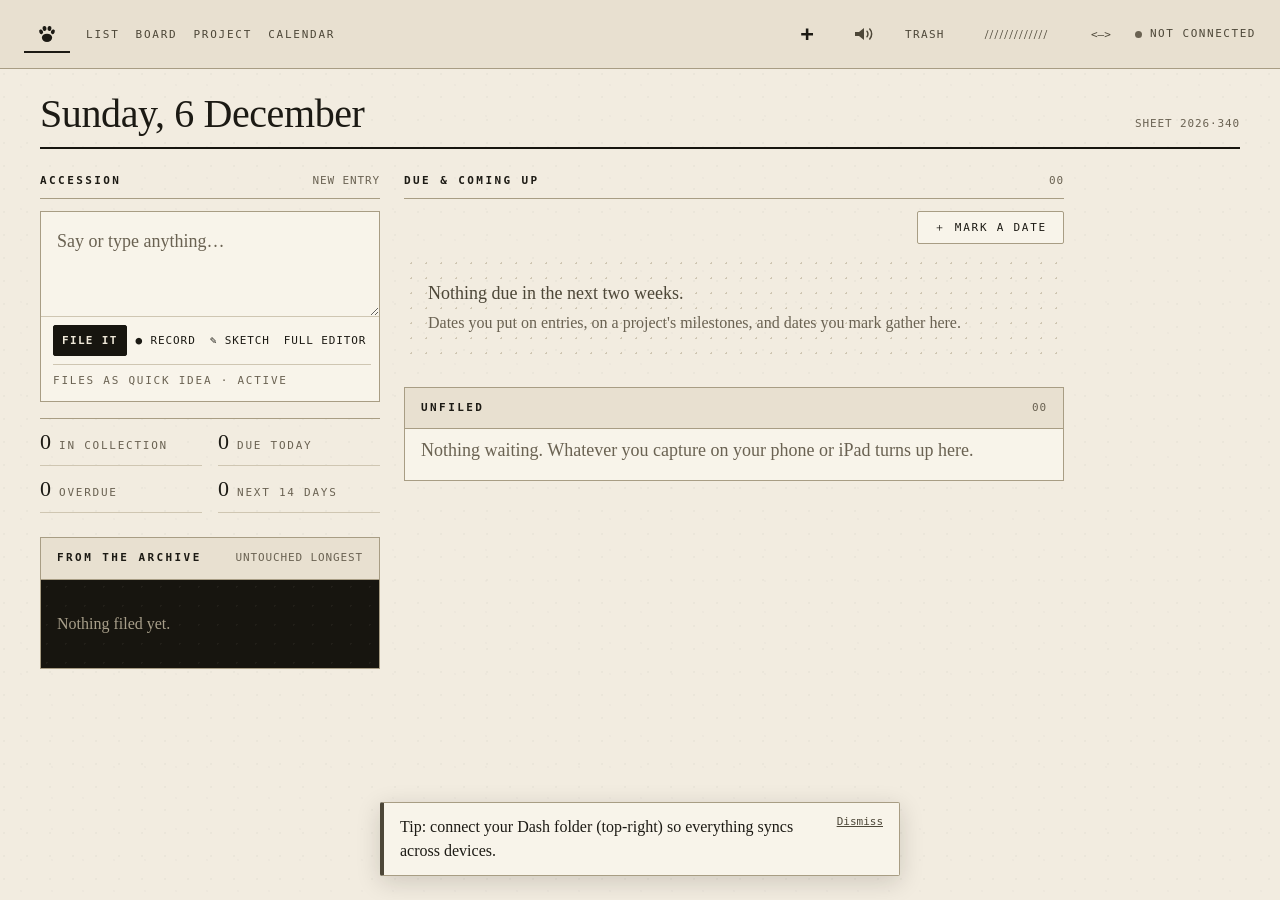
==== commit fcdf9b91: "Round 1: desktop only, Trash, hand-sorted projects, Mark a date." ====
--- a/index.html
+++ b/index.html
@@ -32,6 +32,12 @@
   <!-- The Unfiled box on Home. Isolated for the same reason as the two files
        above: one self-contained surface, changeable on its own. -->
   <link rel="stylesheet" href="css/unfiled.css" />
+  <!-- Round 1, October 2026: the Trash drawer, the "Mark a date" form, and the
+       phone's "desktop only" screen (every rule in that last one is scoped to
+       the .desktop-only-on class app.js sets on a phone). -->
+  <link rel="stylesheet" href="css/trash.css" />
+  <link rel="stylesheet" href="css/datemark.css" />
+  <link rel="stylesheet" href="css/desktop-only.css" />
 </head>
 <body>
   <div id="app"><!-- app.js builds the UI here --></div>
--- a/css/projects.css
+++ b/css/projects.css
@@ -412,3 +412,75 @@
     margin-top: var(--space-3);
   }
 }
+
+/* ---------- HAND-SORTED PROJECTS (October 2026) ----------
+   Each rail row is now the project button plus its ▲ ▼ move buttons. The
+   move buttons are full 44px targets (--tap-min) and stay visible; they are
+   drawn quiet so the colour rows still lead. */
+.project-index-row {
+  display: grid;
+  grid-template-columns: minmax(0, 1fr) max-content;
+  align-items: center;
+  gap: var(--space-1);
+  min-width: 0;
+}
+
+.project-move {
+  display: flex;
+  gap: 0;
+}
+
+.project-move-btn {
+  display: inline-grid;
+  place-items: center;
+  width: var(--tap-min);
+  height: var(--tap-min);
+  padding: 0;
+  border: 1px solid transparent;
+  border-radius: var(--radius);
+  background: transparent;
+  color: var(--text-muted);
+  font-family: var(--font-mono);
+  font-size: var(--text-sm);
+  line-height: 1;
+  cursor: pointer;
+  transition: color var(--transition), border-color var(--transition);
+}
+
+.project-move-btn:hover:not(:disabled) {
+  color: var(--text-primary);
+  border-color: var(--border-strong);
+}
+
+.project-move-btn:focus-visible {
+  outline: none;
+  box-shadow: var(--focus-ring);
+}
+
+/* At the top (▲) or bottom (▼) there is nowhere to go. Kept in place, so the
+   rows never shift sideways, but faded to say so. */
+.project-move-btn:disabled {
+  opacity: 0.3;
+  cursor: default;
+}
+
+/* Picked up with Space: the row lifts out of the column and carries a heavy
+   rule on its leading edge, so "this one is in your hand" reads at a glance. */
+.project-index-row.is-picked .project-index-item {
+  transform: translateX(var(--space-3));
+  box-shadow: inset 4px 0 0 var(--text-primary), var(--focus-ring);
+  z-index: 4;
+}
+
+/* Screen-reader voice for reordering. Visually hidden, still read. */
+.project-order-announcer {
+  position: absolute;
+  width: 1px;
+  height: 1px;
+  margin: -1px;
+  padding: 0;
+  overflow: hidden;
+  clip: rect(0 0 0 0);
+  white-space: nowrap;
+  border: 0;
+}
--- a/css/trash.css
+++ b/css/trash.css
@@ -0,0 +1,103 @@
+/* ============================================================
+   trash.css — the Trash drawer and its topbar button (Oct 2026)
+   ------------------------------------------------------------
+   One self-contained surface, isolated like unfiled.css. Every
+   value comes from tokens.css.
+   ============================================================ */
+
+.trash-sheet {
+  width: min(680px, 100%);
+}
+
+.trash-hint {
+  margin: 0 0 var(--space-3);
+}
+
+/* Restored / deleted confirmations, spoken and shown. Empty = no space. */
+.trash-status {
+  margin: 0;
+  min-height: 0;
+  font-family: var(--font-ui);
+  font-size: var(--text-sm);
+  color: var(--text-muted);
+}
+.trash-status:empty { display: none; }
+
+.trash-list {
+  display: grid;
+  gap: 0;
+  max-height: 55vh;
+  overflow-y: auto;
+  border-top: 1px solid var(--border);
+}
+
+.trash-row {
+  display: grid;
+  grid-template-columns: minmax(0, 1fr) max-content;
+  align-items: center;
+  gap: var(--space-3);
+  min-height: var(--tap-min);
+  padding: var(--space-2) 0;
+  border-bottom: 1px solid var(--border);
+}
+
+.trash-row-main {
+  display: grid;
+  grid-template-columns: max-content minmax(0, 1fr);
+  column-gap: var(--space-3);
+  row-gap: var(--space-1);
+  align-items: baseline;
+  min-width: 0;
+}
+
+.trash-kind {
+  color: var(--text-faint);
+}
+
+.trash-title {
+  min-width: 0;
+  overflow: hidden;
+  text-overflow: ellipsis;
+  white-space: nowrap;
+  font-family: var(--font-body);
+  font-size: var(--text-base);
+  color: var(--text-primary);
+}
+
+.trash-meta {
+  grid-column: 2;
+  font-family: var(--font-mono);
+  font-size: var(--text-sm);
+  color: var(--text-faint);
+}
+.trash-meta:empty { display: none; }
+
+.trash-empty {
+  margin: var(--space-5) 0;
+  font-family: var(--font-body);
+  font-size: var(--text-base);
+  color: var(--text-muted);
+  text-align: center;
+}
+
+.trash-actions {
+  align-items: center;
+}
+
+.trash-confirm-text {
+  margin: 0;
+  flex-basis: 100%;
+  font-family: var(--font-body);
+  font-size: var(--text-base);
+  color: var(--ember);
+}
+
+/* The topbar button. It borrows the utility chrome (borderless, muted) from
+   css/ui-cleanup.css; this only sets the word in the instrument strip's mono
+   label voice. */
+.topbar .trash-btn {
+  font-family: var(--font-mono);
+  font-size: var(--text-label);
+  letter-spacing: 0.12em;
+  text-transform: uppercase;
+}
--- a/css/datemark.css
+++ b/css/datemark.css
@@ -0,0 +1,36 @@
+/* ============================================================
+   datemark.css — "Mark a date" (Oct 2026, Round 1)
+   ------------------------------------------------------------
+   The small form, and the button that opens it on Home's due
+   panel. The desk banner's button is an ordinary .btn. Every
+   value comes from tokens.css.
+   ============================================================ */
+
+.datemark-sheet {
+  width: min(560px, 100%);
+}
+
+.datemark-sheet .field label {
+  display: block;
+}
+
+.datemark-project {
+  width: 100%;
+  min-height: var(--control-min);
+}
+
+.datemark-error {
+  margin: 0;
+  font-family: var(--font-ui);
+  font-size: var(--text-sm);
+  color: var(--ember);
+}
+.datemark-error:empty { display: none; }
+
+/* Home's due panel: the button sits on its own line above the bands, quiet,
+   so it never competes with what is actually due. */
+.today-tools {
+  display: flex;
+  justify-content: flex-end;
+  margin-bottom: var(--space-3);
+}
--- a/css/desktop-only.css
+++ b/css/desktop-only.css
@@ -0,0 +1,45 @@
+/* ============================================================
+   desktop-only.css — the phone's "desktop only" screen (Oct 2026)
+   ------------------------------------------------------------
+   Scoped under .desktop-only-on, a class js/app.js puts on <html>
+   ONLY when the phone gate says so, so nothing here can reach the
+   desktop or the iPad. All values come from tokens.css.
+   ============================================================ */
+
+/* The phone gets no verbs at all: no New, no Settings, no tabs. The
+   topbar (which also carries mobile-chrome.js's action row) and the
+   select bar are hidden rather than removed, so app.js keeps finding
+   the elements it updates. */
+.desktop-only-on .topbar,
+.desktop-only-on #select-bar-host,
+.desktop-only-on .catalog-band,
+.desktop-only-on .sidebar {
+  display: none !important;
+}
+
+.desktop-only-on #view-host {
+  padding: var(--space-5) var(--space-4);
+}
+
+.desktop-only {
+  min-height: 70vh;
+  display: grid;
+  place-content: center;
+  text-align: center;
+  gap: var(--space-2);
+  color: var(--text-primary);
+  font-family: var(--font-body);
+}
+
+.desktop-only-line {
+  margin: 0;
+  font-family: var(--font-display);
+  font-size: var(--text-xl);
+  line-height: 1.2;
+}
+
+.desktop-only-sub {
+  margin: 0;
+  font-size: var(--text-base);
+  color: var(--text-muted);
+}
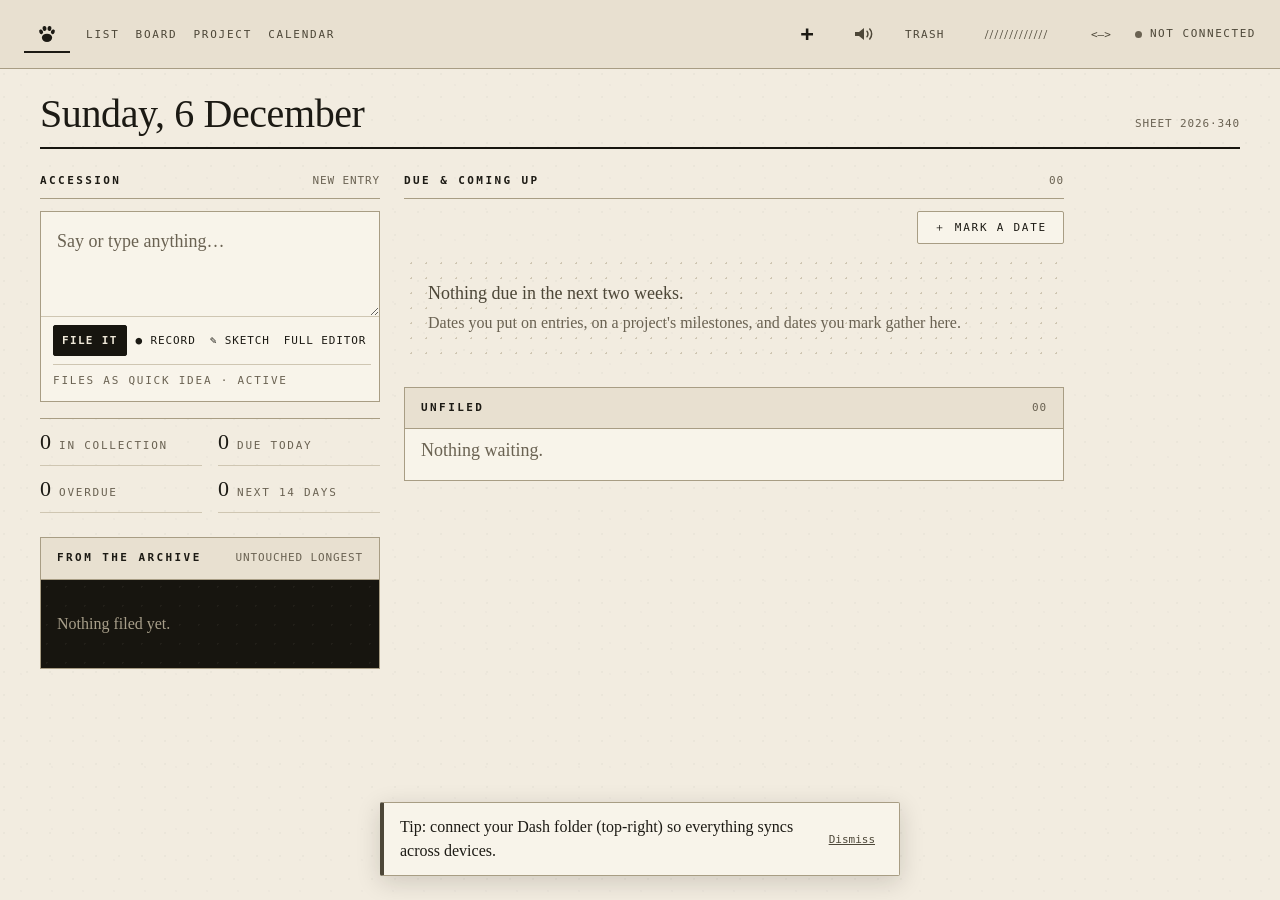
==== commit e4eb3d1a: "Desktop only: remove the phone and iPad code iPad now gets the same "Dash is desktop only" screen as" ====
--- a/index.html
+++ b/index.html
@@ -24,17 +24,12 @@
   <link rel="stylesheet" href="css/desk-images.css" />
   <!-- Small additive pass: quiet desktop utilities + lighter Projects register. -->
   <link rel="stylesheet" href="css/ui-cleanup.css" />
-  <!-- The phone's only screen (Text / Sketch / Image). Every rule inside is
-       scoped to the .phone-capture-on class app.js sets on a phone, so this
-       file is inert on desktop and iPad. Loaded last so it can quiet the one
-       phone-chrome control it hides. -->
-  <link rel="stylesheet" href="css/phone-capture.css" />
   <!-- The Unfiled box on Home. Isolated for the same reason as the two files
        above: one self-contained surface, changeable on its own. -->
   <link rel="stylesheet" href="css/unfiled.css" />
   <!-- Round 1, October 2026: the Trash drawer, the "Mark a date" form, and the
-       phone's "desktop only" screen (every rule in that last one is scoped to
-       the .desktop-only-on class app.js sets on a phone). -->
+       "desktop only" screen for touch devices (every rule in that last one is
+       scoped to the .desktop-only-on class app.js sets on a touch device). -->
   <link rel="stylesheet" href="css/trash.css" />
   <link rel="stylesheet" href="css/datemark.css" />
   <link rel="stylesheet" href="css/desktop-only.css" />
@@ -46,13 +41,10 @@
   <!-- No build step: the browser runs these files exactly as uploaded (§13.1).
        The bootstrap starts Dash first, then adds the optional Desk-image layer. -->
   <script type="module" src="js/desk-images-bootstrap.js"></script>
-  <!-- Phone-only chrome rearrangement: keeps the core app verbs intact, but
-       gives + New one designed action row and tucks utilities behind More. -->
-  <script type="module" src="js/mobile-chrome.js"></script>
   <!-- Shared item-editor hierarchy: quick capture first, organisational tools
        behind one native More details disclosure on phone and desktop. -->
   <script type="module" src="js/editor-details.js"></script>
-  <!-- Desktop/tablet cleanup stays additive: existing controls keep their handlers. -->
+  <!-- Desktop cleanup stays additive: existing controls keep their handlers. -->
   <script type="module" src="js/ui-cleanup.js"></script>
 
   <!-- Offline-first: register the service worker so the app shell works with
--- a/css/tokens.css
+++ b/css/tokens.css
@@ -42,6 +42,18 @@
      - AA-contrast pairs verified on every ground, cream and mount
      - 44px minimum tap targets via --tap-min
    ============================================================ */
+
+/* The post-it handwriting (October 2026): Beth Ellen, chosen by Andra.
+   Unlike Canyon below, this one IS shipped with Dash, because it is free to
+   redistribute under the SIL Open Font License (assets/fonts/OFL-BethEllen.txt).
+   Vendored as woff2 — nothing is fetched from a font service. */
+@font-face {
+  font-family: "Dash Post-it Hand";
+  src: url("../assets/fonts/BethEllen-Regular.woff2") format("woff2");
+  font-style: normal;
+  font-weight: 400;
+  font-display: swap;
+}
 
 /* Local-only on purpose. The browser may use the copy Andra has installed on
    this device, but Dash never contains, serves or redistributes the font file. */
@@ -126,6 +138,11 @@
   --font-display: "Dash Canyon Local", "Iowan Old Style", "Palatino Linotype", Palatino, Georgia, serif;
   --font-ui:      -apple-system, BlinkMacSystemFont, "Segoe UI", system-ui, sans-serif;
   --font-mono:    ui-monospace, "SF Mono", Menlo, Consolas, monospace;
+  /* Post-its only. Falls back to the body serif while it loads. */
+  --font-postit:  "Dash Post-it Hand", var(--font-body);
+  /* Beth Ellen's loops reach far above and below the line, so it needs less
+     extra line spacing than the body serif to look evenly set. */
+  --postit-line-height: 1.2;
 
   /* type scale — floor is 18px, everything scales with --text-scale */
   --text-base: calc(1.125rem * var(--text-scale)); /* 18px */
@@ -227,11 +244,15 @@
      ============================================================ */
   --cal-dye-near: 100%;   /* 0–2 days  — full dye, hard 2px ink edge */
   --cal-dye-soon: 100%;   /* 3–7 days  — full dye, no edge */
-  --cal-dye-mid:   55%;   /* 8–14 days — dye thinning, grain arrives */
-  --cal-dye-far:   24%;   /* 15+ days  — mostly paper, grain
-                             (checked against an 18/24/32% swatch
-                             comparison in two project colours; 24 is
-                             the one that reads faint but not lost) */
+  /* October 2026 (Andra: "they should stay the color and not get pale"):
+     the two far bands no longer thin out. Every upcoming dot is its
+     project's full colour; what still says "close" is the hard ink edge
+     on the 0–2 day band, and ember still means overdue. The old thinning
+     was 55% for 8–14 days and 24% for 15+ (with grain). To bring it back,
+     set these two numbers back AND DYE_MID / DYE_FAR in
+     js/views/calendar.js; the grain returns by itself. */
+  --cal-dye-mid:  100%;   /* 8–14 days — full dye */
+  --cal-dye-far:  100%;   /* 15+ days  — full dye */
   --cal-grain-opacity: 0.45;   /* the shared assets/grain.svg overlay */
 
   /* The approach strip's overdue field. It is TINTED, not filled: the
@@ -254,6 +275,11 @@
 
   --tap-min: 44px;
   --control-min: var(--tap-min);
+  /* The per-item trash button (Round 1.1): the drawn mark inside the
+     44px target, and how quiet it sits until the row is hovered or the
+     button itself is focused. Never below the tap floor. */
+  --trash-mark-size: 22px;
+  --trash-mark-rest: 0.7;   /* 3:1+ against the ground in both themes */
   /* Focus is interface state, not an alert. Keep ember reserved for
      overdue/error/sync meaning and draw keyboard focus in neutral Dash ink. */
   --focus-ring: 0 0 0 2px var(--surface), 0 0 0 4px var(--text-primary);
--- a/css/app.css
+++ b/css/app.css
@@ -138,7 +138,7 @@
   gap: var(--space-2);
 
   width: 100%;
-  min-height: 34px;
+  min-height: var(--control-min);
   padding: var(--space-1) 0;
 
   border: 0;
@@ -262,6 +262,7 @@
 .view-tabs { display: flex; gap: var(--space-4); flex-wrap: wrap; }
 .view-tab {
   min-height: var(--control-min);
+  min-width: var(--control-min);
   padding: var(--space-2) 0;
   border: none;
   background: transparent;
@@ -1299,15 +1300,25 @@
 .row { display: flex; gap: var(--space-3); flex-wrap: wrap; }
 .row > .field { flex: 1; min-width: 12rem; }
 
+/* A slider's track is thin, so give the whole control a finger-sized height. */
+input[type="range"] { min-height: var(--control-min); }
+
 .chip-input { display: flex; flex-wrap: wrap; gap: var(--space-1); align-items: center; }
 .chip-input .chip { cursor: default; }
+/* The little x on a tag / project / link chip. The glyph stays small; the
+   button around it is a full tap target (44px on a touch screen, 28px with a
+   mouse). Each chip is as tall as its button, so two chips on neighbouring
+   lines can never share a tap area and remove the wrong one. */
+.chip-input .chip { padding-block: 0; }
 .chip-input .chip button {
   border: none; background: none; cursor: pointer; color: inherit;
-  padding: 0 0 0 2px; min-height: auto; font-size: var(--text-sm);
+  min-height: var(--control-min); min-width: var(--control-min);
+  padding: 0;
+  font-size: var(--text-sm);
 }
 .chip-input input {
   flex: 1; min-width: 8rem; border: none; background: transparent;
-  min-height: 2rem; padding: var(--space-1);
+  min-height: var(--control-min); padding: var(--space-1);
 }
 
 .modal-actions { display: flex; gap: var(--space-2); margin-top: var(--space-5); flex-wrap: wrap; }
@@ -1355,15 +1366,22 @@
   font-family: var(--font-mono); font-size: var(--text-label); color: var(--text-muted);
   overflow: hidden; text-overflow: ellipsis; white-space: nowrap; max-width: 80px;
 }
+/* Remove sits UNDER the picture as its own labelled strip, not as a tiny dot
+   on top of it. A dot big enough to tap would cover the thumbnail you tap to
+   open the file; a strip keeps the two targets apart, so a stray tap on the
+   picture can never delete it. */
 .attach-remove {
-  position: absolute; top: 2px; right: 2px;
-  min-height: 22px; min-width: 22px; height: 22px; width: 22px;
-  border-radius: 50%; border: none;
-  background: var(--mount); color: var(--ink-on-mount);
-  cursor: pointer; font-size: 0.7rem; line-height: 1;
   display: flex; align-items: center; justify-content: center;
-  padding: 0;
-}
+  width: 100%;
+  min-height: var(--control-min);
+  border: none; border-top: 1px solid var(--border);
+  background: var(--surface-raised); color: var(--text-muted);
+  font-family: var(--font-mono); font-size: var(--text-label);
+  letter-spacing: 0.1em; text-transform: uppercase;
+  cursor: pointer; padding: 0;
+}
+.attach-remove:hover { color: var(--text-primary); }
+.attach-remove:focus-visible { outline: none; box-shadow: inset 0 0 0 2px var(--text-primary); }
 
 /* ---------- Sketch / journal canvas (§9) ---------- */
 .sketch-wrap {
@@ -1480,7 +1498,7 @@
   padding: var(--space-3) var(--space-4);
   font-family: var(--font-body);
   font-size: var(--text-sm);
-  display: flex; align-items: flex-start; gap: var(--space-3);
+  display: flex; align-items: center; gap: var(--space-3);
 }
 .toast.error { border-left-color: var(--ember); }
 .toast.success { border-left-color: var(--color-green); }
@@ -1488,8 +1506,11 @@
 .toast button {
   border: none; background: none; cursor: pointer;
   color: var(--text-muted); text-decoration: underline;
-  font-family: var(--font-mono); font-size: var(--text-label); padding: 0;
-  min-height: auto;
+  font-family: var(--font-mono); font-size: var(--text-label);
+  /* a finger-sized target, not a bare link: the words stay small, the
+     area around them is the button */
+  min-height: var(--control-min); min-width: var(--control-min);
+  padding: 0 var(--space-2);
 }
 
 /* ---------- Read-aloud / icon button ---------- */
@@ -3530,9 +3551,9 @@
   border: none; background: transparent;
   padding: var(--space-3);
   resize: none;
-  font-family: var(--font-body);
+  font-family: var(--font-postit);
   font-size: 40px;
-  line-height: 1.35;
+  line-height: var(--postit-line-height);
   overflow: hidden;
   /* --text-primary is the verified pair for this paper. --text-faint is NOT
      (3.6:1 worst case) and must not be used here. */
@@ -3833,33 +3854,6 @@
 .desk-drawer .ms-move:focus,
 .peek-page .ms-move:focus { color: var(--ground-ink); background: color-mix(in srgb, var(--ground-ink) 12%, transparent); }
 
-/* ---------- phone mode ---------- */
-/* Project is intentionally absent on phones for now. The short-side clause
-   keeps it absent after rotation while leaving iPad-sized touch devices alone.
-
-   The same phone-only boundary also gives the view switcher its own row. The
-   old flex-wrap let Home / List / Board mingle with New / Read / Settings /
-   Sync according to whatever space happened to be left, so app navigation and
-   utility actions read as one undifferentiated toolbar. Keep the existing
-   controls and active underline, but make the three available destinations a
-   stable full-width strip with equal tap areas. */
-@media (pointer: coarse) and (max-width: 600px),
-       (pointer: coarse) and (max-height: 600px) {
-  .view-tab[data-view="project"] { display: none; }
-  .view-tabs {
-    flex: 1 0 100%;
-    width: 100%;
-    flex-wrap: nowrap;
-    gap: 0;
-    border-bottom: 1px solid var(--border);
-  }
-  .view-tab {
-    flex: 1 1 0;
-    min-width: 0;
-    justify-content: center;
-    padding-inline: var(--space-2);
-  }
-}
 
 @media (max-width: 820px) {
   /* The editor becomes a capture sheet: primary writing first, then compact
@@ -3961,187 +3955,7 @@
   }
 }
 
-/* ---------- phone utility hierarchy (August 2026) ----------
-   Phone chrome now has three levels only:
-     1. destination — Home / List / Board
-     2. primary verb — + New
-     3. utilities — More
-   The actual buttons are still owned by app.js; mobile-chrome.js only moves
-   them. Desktop and iPad-sized coarse-pointer devices keep the existing strip. */
-@media (pointer: coarse) and (max-width: 600px),
-       (pointer: coarse) and (max-height: 600px) {
-  .phone-chrome-on .topbar {
-    gap: 0;
-    padding-bottom: var(--space-2);
-  }
-
-  .phone-action-row {
-    position: relative;
-    display: grid;
-    grid-template-columns: auto 1fr auto;
-    align-items: center;
-    gap: var(--space-3);
-    width: 100%;
-    padding-top: var(--space-3);
-  }
-
-  /* The one designed phone action. It uses Dash's existing mount material,
-     square-ish instrument geometry and mono label — prominence through
-     hierarchy and proportion, not a new colour or fashionable pill shape. */
-  .phone-new-btn.btn,
-  .phone-new-btn.btn-primary {
-    min-height: 48px;
-    padding: var(--space-2) var(--space-5);
-    border: 1px solid var(--mount);
-    border-radius: var(--radius);
-    background: var(--mount);
-    color: var(--ink-on-mount);
-    font-weight: 700;
-    letter-spacing: 0.18em;
-    box-shadow:
-      inset 0 0 0 1px color-mix(in srgb, var(--ink-on-mount) 10%, transparent),
-      0 2px 0 color-mix(in srgb, var(--mount) 32%, transparent);
-  }
-  .phone-new-btn.btn::first-letter { letter-spacing: 0; }
-  .phone-new-btn.btn:active {
-    transform: translateY(1px);
-    box-shadow: inset 0 0 0 1px color-mix(in srgb, var(--ink-on-mount) 10%, transparent);
-  }
-
-  .phone-more-wrap {
-    position: relative;
-    justify-self: end;
-  }
-  .phone-more-btn {
-    width: 48px;
-    min-width: 48px;
-    height: 48px;
-    border: 1px solid var(--border-strong);
-    border-radius: var(--radius);
-    background: transparent;
-    color: var(--text-muted);
-    font-family: var(--font-mono);
-    font-size: 16px;
-    letter-spacing: 0.08em;
-    cursor: pointer;
-  }
-  .phone-more-btn:active,
-  .phone-more-wrap.is-open .phone-more-btn {
-    background: var(--surface-raised);
-    color: var(--text-primary);
-  }
-
-  .phone-more-menu {
-    display: none;
-    position: absolute;
-    z-index: 50;
-    top: calc(100% + var(--space-2));
-    right: 0;
-    width: min(250px, calc(100vw - (2 * var(--space-4))));
-    padding: var(--space-2);
-    border: 1px solid var(--border-strong);
-    border-radius: var(--radius);
-    background: var(--surface-raised);
-    box-shadow: 0 8px 24px color-mix(in srgb, var(--text-primary) 16%, transparent);
-  }
-  .phone-more-wrap.is-open .phone-more-menu { display: grid; gap: var(--space-1); }
-  .phone-more-menu .btn {
-    width: 100%;
-    justify-content: flex-start;
-    min-height: 44px;
-    border-color: transparent;
-    background: transparent;
-    padding-inline: var(--space-3);
-    text-align: left;
-  }
-  .phone-more-menu .btn:hover,
-  .phone-more-menu .btn:active { background: var(--surface-sunken); }
-
-  /* Healthy sync is ambient information: a dot, not a permanent sentence.
-     Dirty/auth/error states retain their words because they require action. */
-  .phone-action-row .sync-pill {
-    justify-self: end;
-    min-height: 44px;
-    padding: 0 var(--space-1);
-    gap: var(--space-2);
-  }
-  .phone-action-row .sync-pill.ok #sync-label { display: none; }
-  .phone-action-row .sync-pill.ok { min-width: 24px; }
-
-  /* Select is a verb on the current collection. Keep it in the dark catalog
-     band beside the entry count instead of spending app-level header space. */
-  .catalog-band .band-select-btn.btn {
-    min-height: 36px;
-    padding: var(--space-1) var(--space-2);
-    border-color: color-mix(in srgb, var(--ground-ink) 48%, transparent);
-    background: transparent;
-    color: var(--ground-ink);
-    font-size: var(--text-label);
-    white-space: nowrap;
-  }
-  .catalog-band .band-select-btn.btn-primary {
-    background: var(--ground-ink);
-    border-color: var(--ground-ink);
-    color: var(--mount);
-  }
-  .catalog-band .band-count { margin-left: auto; }
-  .catalog-band .band-select-btn { margin-left: var(--space-2); }
-}
-
-/* ---------- phone capture sheet (August 2026) ----------
-   The item editor already saves as you type and puts focus straight into the
-   title, so a quick capture should not end with a hunt for the exit. On a
-   phone the editor becomes a full-screen sheet. Done lives inside
-   .editor-head as an ordinary flex child now (see editor.js) rather than
-   being CSS-relocated from the bottom of the form — the header itself is
-   what's sticky, so Done just travels with it. Nothing about saving, fields
-   or the desktop dialog changes; this is only the phone presentation of the
-   same editor. */
-@media (pointer: coarse) and (max-width: 600px),
-       (pointer: coarse) and (max-height: 600px) {
-  .modal-scrim:has(> .modal input[aria-label="Title"]) {
-    padding: 0;
-    background: var(--surface-raised);
-    overflow-y: auto;
-  }
-
-  .modal-scrim:has(> .modal input[aria-label="Title"]) > .modal {
-    width: 100%;
-    min-height: 100dvh;
-    margin-top: 0;
-    padding:
-      0
-      var(--space-4)
-      calc(env(safe-area-inset-bottom) + var(--space-6));
-    border: 0;
-    border-radius: 0;
-    box-shadow: none;
-  }
-
-  /* The first editor row carries the NEW ITEM / EDIT ITEM label, read-aloud,
-     and Done. Pin it to the top of the sheet so all three stay reachable. */
-  .modal:has(input[aria-label="Title"]) > :first-child {
-    position: sticky;
-    z-index: 1;
-    top: 0;
-    margin: 0 calc(-1 * var(--space-4)) var(--space-3);
-    padding:
-      calc(env(safe-area-inset-top) + var(--space-3))
-      var(--space-4)
-      var(--space-2)
-      var(--space-4);
-    background: var(--surface-raised);
-    border-bottom: 1px solid var(--border);
-  }
-
-  /* Delete is the only thing left in the bottom action row now that Done
-     lives in the header — keep it a deliberately secondary, left-aligned
-     action rather than letting it stretch across the row. */
-  .modal:has(input[aria-label="Title"]) > .modal-actions {
-    justify-content: flex-start;
-    padding-bottom: var(--space-4);
-  }
-}
+
 
 /* ---------- desktop editor: the dialog itself scrolls (August 2026) ----------
    The paper and its border stay put; the form scrolls inside it instead of
@@ -4230,16 +4044,6 @@
   margin-bottom: var(--space-3);
 }
 
-/* On a phone the summary should read as one clean action, not a miniature
-   inventory. The contents are obvious once opened and the saved vertical room
-   is the whole point of the disclosure. */
-@media (pointer: coarse) and (max-width: 600px),
-       (pointer: coarse) and (max-height: 600px) {
-  .editor-more { margin-top: 0; }
-  .editor-more-summary { padding-block: var(--space-3); }
-  .editor-more-hint { display: none; }
-  .editor-more-body { padding-top: var(--space-2); }
-}
 
 /* ---------- entry editor: specimen sheet ---------- */
 .editor-sheet {
@@ -4317,7 +4121,8 @@
 }
 
 .editor-head .btn-primary {
-  min-height: 36px;
+  min-height: var(--control-min);
+  min-width: var(--control-min);
 
   padding:
     var(--space-2)
@@ -4327,10 +4132,10 @@
 }
 
 .editor-head .icon-btn {
-  min-width: 36px;
-  width: 36px;
-  height: 36px;
-  min-height: 36px;
+  min-width: var(--control-min);
+  width: var(--control-min);
+  height: var(--control-min);
+  min-height: var(--control-min);
 
   padding: 0;
 
@@ -4416,7 +4221,7 @@
 .editor-sheet .row .field input[type="date"] {
   width: 100%;
 
-  min-height: 42px;
+  min-height: var(--control-min);
 
   padding:
     var(--space-2)
@@ -4552,7 +4357,7 @@
 
 .editor-detail-section select {
   width: 100%;
-  min-height: 42px;
+  min-height: var(--control-min);
 
   padding:
     var(--space-2)
@@ -4578,7 +4383,7 @@
 }
 
 .editor-details .chip-input input {
-  min-height: 40px;
+  min-height: var(--control-min);
 
   padding:
     var(--space-2)
--- a/css/projects.css
+++ b/css/projects.css
@@ -381,9 +381,8 @@
   font-family: var(--font-display);
 }
 
-/* The Project view is intentionally unavailable on phone-sized coarse-pointer
-   devices. This narrow fallback is therefore mainly for split-window desktop
-   use; it preserves the same two-part composition rather than inventing a
+/* Touch devices never reach this view (Dash is desktop only). This narrow
+   fallback is for a small or split-window desktop browser; it preserves the same two-part composition rather than inventing a
    second mobile Projects design. */
 @media (max-width: 760px) {
   .project-index-layout {
--- a/css/calendar.css
+++ b/css/calendar.css
@@ -33,7 +33,7 @@
   height: 100%;
   min-height: 0;
   display: grid;
-  /* bar · the approach · the shelf · the tray's line of chrome */
+  /* bar · the approach · the month list · the tray's line of chrome */
   grid-template-rows: auto minmax(0, 1.15fr) minmax(0, 1fr) auto;
   background: var(--surface);
 }
@@ -54,7 +54,7 @@
 .cal-ctl {
   font-family: var(--font-mono); font-size: var(--text-label);
   letter-spacing: 0.14em; text-transform: uppercase;
-  min-height: var(--control-min); padding: 0 var(--space-3);
+  min-height: var(--control-min); min-width: var(--control-min); padding: 0 var(--space-3);
   border: 1px solid var(--border-strong); border-radius: var(--radius);
   color: var(--text-muted); background: var(--surface-raised); cursor: pointer;
 }
@@ -127,20 +127,29 @@
   stroke: var(--text-primary); stroke-width: 2;
 }
 .cal-mark.ramp-soon { --dye: var(--cal-dye-soon); }        /* 3–7: full dye, no edge */
-.cal-mark.ramp-mid,                                        /* 8–14: dye thinning */
-.cal-mark.ramp-far {                                       /* 15+ : mostly paper */
-  stroke: color-mix(in srgb, var(--pc, var(--text-faint)) 55%, var(--surface));
-  stroke-width: 1.2;
-}
-.cal-mark.ramp-mid { --dye: var(--cal-dye-mid); }
-.cal-mark.ramp-far { --dye: var(--cal-dye-far); }
+.cal-mark.ramp-mid { --dye: var(--cal-dye-mid); }         /* 8–14: full dye (Oct 2026) */
+.cal-mark.ramp-far { --dye: var(--cal-dye-far); }         /* 15+ : full dye (Oct 2026) */
+/* These two bands used to carry a thin edge in a paler tint of the project
+   colour, to keep a thinned (pale) dot findable. At full dye that edge would
+   draw a paler ring round a solid dot, so they have none now. If the dye is
+   ever set back below 100% in tokens.css, give them back the edge:
+     stroke: color-mix(in srgb, var(--pc, var(--text-faint)) 55%, var(--surface));
+     stroke-width: 1.2; */
+.cal-mark.ramp-mid, .cal-mark.ramp-far { stroke: none; }
 
 /* Ember is not in the ramp's colour logic at all. It means past its date,
    and nothing else — the one thing on this screen whose hue is not identity. */
 .cal-mark.ramp-overdue { fill: var(--ember); stroke: none; }
 
-/* Finished things are hollow or struck: still on the face, no longer weight. */
-.cal-mark.ramp-done { fill: var(--surface); stroke: var(--border-strong); stroke-width: 1.4; }
+/* Finished things are hollow: still on the face, no longer weight. The ring is
+   still their project's colour (softened) so a finished thing stays findable
+   by project — it used to be a plain grey ring, which read as "not in any
+   project". Items in no project fall back to the neutral ink, as before. */
+.cal-mark.ramp-done {
+  fill: var(--surface);
+  stroke: color-mix(in srgb, var(--pc, var(--border-strong)) 70%, var(--surface));
+  stroke-width: 1.4;
+}
 
 /* A reminder is a nudge, not a deadline — hollow, dashed, never filled. */
 .cal-mark.ramp-remind {
@@ -196,8 +205,114 @@
 }
 
 /* ============================================================
-   THE ACCENT SHELF  (§3, §3a)
-   ------------------------------------------------------------
+   THE MONTH LIST  (October 2026)
+   ------------------------------------------------------------
+   Takes the shelf's row of the Calendar grid. Scrolls inside its
+   own panel — the page itself never scrolls on this screen. Every
+   size is a token; the one colour that is DATA, the project's own,
+   arrives as --pc on each row.
+   ============================================================ */
+.cal-list {
+  display: flex; flex-direction: column; min-height: 0; min-width: 0;
+  border-top: 1px solid var(--border-strong);
+  background: var(--surface-sunken);
+}
+.cal-list-head {
+  flex: none; display: flex; align-items: center; gap: var(--space-4);
+  padding: var(--space-2) var(--space-5);
+  border-bottom: 1px solid var(--border);
+}
+.cal-list-title {
+  margin: 0; font-family: var(--font-display); font-weight: 400;
+  font-size: var(--text-lg); color: var(--text-primary);
+}
+.cal-list-count {
+  font-family: var(--font-mono); font-size: var(--text-label);
+  letter-spacing: 0.14em; text-transform: uppercase; color: var(--text-muted);
+}
+.cal-listnav { margin-left: auto; display: flex; gap: var(--space-1); }
+.cal-listnav[hidden] { display: none; }
+
+/* position:relative so a row's offsetTop is measured from the top of THIS
+   panel — that is what lets the list open scrolled to today's line. */
+.cal-list-body { position: relative; flex: 1 1 auto; min-height: 0; overflow: auto; }
+.cal-list-empty {
+  margin: 0; padding: var(--space-5);
+  font-size: var(--text-base); color: var(--text-muted);
+}
+
+/* The TODAY line: the same voice as the strip's NOW label, with the strip's
+   heavy rule above it. */
+.cal-list-today {
+  padding: var(--space-2) var(--space-5);
+  border-top: 2px solid var(--text-primary);
+  font-family: var(--font-mono); font-size: var(--text-label); font-weight: 700;
+  letter-spacing: 0.25em; text-transform: uppercase; color: var(--text-primary);
+}
+
+/* One row per entry. A real button, so Enter and Space open it and the tap
+   target is at least --control-min tall. */
+.cal-item {
+  display: grid;
+  grid-template-columns: var(--space-6) var(--space-3) minmax(0, 1fr) auto;
+  align-items: center; column-gap: var(--space-3);
+  width: 100%; min-height: var(--control-min);
+  padding: var(--space-1) var(--space-5);
+  border: none; border-bottom: 1px solid var(--border);
+  background: none; color: var(--text-primary);
+  font: inherit; text-align: left; cursor: pointer;
+}
+.cal-item:hover { background: var(--surface-raised); }
+.cal-item:focus { outline: none; }
+.cal-item:focus-visible { outline: 2px solid var(--text-primary); outline-offset: -2px; }
+
+.cal-item-day { display: flex; flex-direction: column; align-items: center; line-height: 1.1; }
+.cal-item-num { font-family: var(--font-display); font-size: var(--text-lg); color: var(--text-primary); }
+.cal-item-wd {
+  font-family: var(--font-mono); font-size: var(--text-label);
+  letter-spacing: 0.14em; color: var(--text-muted);
+}
+
+/* The dot: the project's colour, always. Solid when live, a ring when
+   finished, a dashed ring for a reminder — the strip's grammar. */
+.cal-item-dot {
+  box-sizing: border-box; width: var(--space-3); height: var(--space-3);
+  border-radius: var(--radius-pill); background: var(--pc, var(--text-faint));
+}
+.cal-item.ramp-done .cal-item-dot {
+  background: transparent; border: 2px solid var(--pc, var(--text-faint));
+}
+.cal-item.ramp-remind .cal-item-dot {
+  background: transparent; border: 2px dashed var(--pc, var(--text-faint));
+}
+
+.cal-item-main { min-width: 0; display: flex; flex-direction: column; }
+.cal-item-label {
+  font-family: var(--font-body); font-size: var(--text-base);
+  white-space: nowrap; overflow: hidden; text-overflow: ellipsis;
+}
+.cal-item-ctx {
+  font-size: var(--text-sm); color: var(--text-muted);
+  white-space: nowrap; overflow: hidden; text-overflow: ellipsis;
+}
+.cal-item-when {
+  font-family: var(--font-mono); font-size: var(--text-sm);
+  color: var(--text-muted); white-space: nowrap;
+}
+.cal-item-when.is-overdue { color: var(--ember); }
+.cal-item.is-today .cal-item-when { color: var(--text-primary); font-weight: 700; }
+
+/* Finished and passed things read as history: quieter words, same dot. */
+.cal-item.ramp-done .cal-item-label { color: var(--text-muted); }
+
+/* ============================================================
+   THE RETIRED SHELF  (§3, §3a) — not on screen since October 2026
+   ------------------------------------------------------------
+   The month dial, year radar and load gauge were taken off the
+   Calendar screen at Andra's request (clutter). Their rules stay
+   here, unused, on purpose: "unregister, don't delete" — see the
+   banner in js/views/calendar.js for how to bring them back.
+
    Glances, not workspaces. Nothing is ONLY reachable through them.
    The shedding order is decided in calendar.js (shelfShedFor) and
    arrives here as data-shed, so there is one authority for it and a
--- a/css/dateinput.css
+++ b/css/dateinput.css
@@ -77,7 +77,7 @@
   font-family: var(--font-mono); font-size: var(--text-label);
   letter-spacing: 0.12em; text-transform: uppercase; cursor: pointer;
   border: 1px solid var(--border-strong); border-radius: var(--radius);
-  min-height: 34px; padding: 0 var(--space-3);
+  min-height: var(--control-min); min-width: var(--control-min); padding: 0 var(--space-3);
   color: var(--text-muted); background: var(--surface-raised);
   transition: background var(--transition), color var(--transition);
 }
@@ -90,15 +90,21 @@
 }
 .fd-btn:disabled { opacity: 0.45; cursor: default; }
 
-.fd-typed { display: none; margin-left: var(--space-2); }
-.flipdate.typing .fd-typed { display: inline-block; }
-.fd-typed input {
-  font-family: var(--font-mono); font-size: var(--text-base);
-  padding: var(--space-2); min-height: var(--tap-min);
-  border: 1px solid var(--border-strong); border-radius: var(--radius);
-  background: var(--surface-raised); color: var(--text-primary);
+/* CLEAR is a small × beside the cards (October 2026), shown only while there
+   is a date. A full 44px target, drawn quietly: it is an escape hatch, not
+   something the eye should land on. The SET button survives only in the
+   Calendar's tray. */
+.fd-btn-clear {
+  width: var(--tap-min); min-width: var(--tap-min);
+  height: var(--tap-min); min-height: var(--tap-min);
+  padding: 0;
+  border-color: transparent; background: transparent;
+  font-family: var(--font-ui); font-size: var(--text-lg);
+  letter-spacing: 0; text-transform: none; line-height: 1;
+  color: var(--text-muted);
 }
-.fd-typed input:focus-visible { outline: none; box-shadow: var(--focus-ring); }
+.fd-btn-clear:hover:not(:disabled) { background: var(--surface-sunken); }
+.fd-btn-clear[hidden] { display: none; }
 
 /* ============================================================
    COMPACT — the same machine, sized for a form row
@@ -121,13 +127,14 @@
 .flipdate-compact .fd-flap > span { line-height: 50px; height: 50px; }
 /* The hints go, not the accessible names — each unit keeps its aria-label. */
 .flipdate-compact .fd-hint { display: none; }
+/* With SET and TYPE gone, the only thing left beside the cards is the ×,
+   so it sits on the same line instead of a row of its own. */
 .flipdate-compact .fd-actions {
-  flex-basis: 100%; flex-direction: row; flex-wrap: wrap;
-  margin-left: 0; margin-top: var(--space-1);
+  flex-direction: row; align-self: center;
+  margin-left: 0;
 }
 .flipdate-compact .fd-btn { min-height: var(--control-min); padding: 0 var(--space-2); }
-.flipdate-compact .fd-typed { flex-basis: 100%; margin-left: 0; }
-.flipdate-compact .fd-typed input { width: 100%; min-height: var(--control-min); }
+.flipdate-compact .fd-btn-clear { padding: 0; }
 
 /* The editor's two date fields sit side by side in a narrow column; let the
    mechanism own its cell rather than fighting the label above it. */
--- a/css/ui-cleanup.css
+++ b/css/ui-cleanup.css
@@ -501,6 +501,7 @@
 .catalog-band .band-sel {
   padding-inline: 0;
   margin-right: var(--space-3);
+  min-height: var(--control-min);
 }
 
 .catalog-band .search-wrap input:hover,
@@ -841,8 +842,8 @@
   height: 38px;
   background: currentColor;
 
-  -webkit-mask: url("../Delete_Scribble.svg") center / contain no-repeat;
-  mask: url("../Delete_Scribble.svg") center / contain no-repeat;
+  -webkit-mask: url("../assets/Delete_Scribble.svg") center / contain no-repeat;
+  mask: url("../assets/Delete_Scribble.svg") center / contain no-repeat;
 
   opacity: 0.82;
   transition:
--- a/css/trash.css
+++ b/css/trash.css
@@ -101,3 +101,100 @@
   letter-spacing: 0.12em;
   text-transform: uppercase;
 }
+
+/* ============================================================
+   Round 1.1 — trash everywhere
+   ------------------------------------------------------------
+   The small per-item button. RETIRED in Round 1.4: nothing draws it any
+   more. Right-click a row or card and the delete scribble appears instead
+   (the desk's .desk-menu-delete-only look; see js/trash-actions.js). The
+   rules below stay, unused, rather than being deleted. Always present, always
+   a full 44px target, but drawn quietly: the authored delete
+   scribble (the same mark as the desk's right-click delete), in
+   faint ink at rest, full ink on hover or keyboard focus.
+   ============================================================ */
+
+.item-trash {
+  flex: none;
+  display: inline-flex;
+  align-items: center;
+  justify-content: center;
+  width: var(--tap-min);
+  min-width: var(--tap-min);
+  height: var(--tap-min);
+  min-height: var(--tap-min);
+  padding: 0;
+  border: 0;
+  border-radius: var(--radius);
+  background: transparent;
+  color: var(--text-muted);
+  cursor: pointer;
+}
+
+.item-trash::before {
+  content: "";
+  display: block;
+  width: var(--trash-mark-size);
+  height: var(--trash-mark-size);
+  background: currentColor;
+  -webkit-mask: url("../assets/Delete_Scribble.svg") center / contain no-repeat;
+  mask: url("../assets/Delete_Scribble.svg") center / contain no-repeat;
+  opacity: var(--trash-mark-rest);
+  transition: opacity var(--transition), transform var(--transition);
+}
+
+.item-row:hover .item-trash::before,
+.card:hover .item-trash::before,
+.today-row:hover .item-trash::before,
+.item-trash:hover::before,
+.item-trash:focus-visible::before {
+  opacity: 1;
+}
+
+.item-trash:hover,
+.item-trash:focus-visible {
+  color: var(--text-primary);
+  background: var(--surface-sunken);
+}
+
+.item-trash:focus-visible {
+  outline: none;
+  box-shadow: var(--focus-ring);
+}
+
+/* List / Search / drawer rows: a third column at the row's end. */
+.item-row.has-trash {
+  grid-template-columns: auto minmax(0, 1fr) auto;
+}
+.item-row.has-trash > .item-trash {
+  align-self: start;
+}
+
+/* Board cards: the top-right corner, clear of the header line. */
+.card.has-trash .card-trash {
+  position: absolute;
+  top: var(--space-1);
+  right: var(--space-1);
+  z-index: 1;
+}
+.card.has-trash .card-head {
+  padding-right: var(--tap-min);
+}
+
+/* Round 1.4: right-clicking a row or card shows the delete scribble itself
+   (the desk's .desk-menu-delete-only look, from ui-cleanup.css). That look
+   deliberately draws no focus mark, which is fine for a mouse and leaves a
+   keyboard user (Menu key) unable to see where they are. This puts the same
+   focus ring every other control has on it, for keyboard focus only. */
+.row-menu .desk-menu-delete:focus-visible {
+  border-radius: var(--radius);
+  box-shadow: var(--focus-ring);
+}
+
+/* The Undo on the "Moved to trash" message: a real target, not a link. */
+.toast .toast-undo {
+  min-height: var(--tap-min);
+  padding: 0 var(--space-2);
+  color: var(--text-primary);
+  font-weight: 600;
+}
--- a/css/desktop-only.css
+++ b/css/desktop-only.css
@@ -1,15 +1,14 @@
 /* ============================================================
-   desktop-only.css — the phone's "desktop only" screen (Oct 2026)
+   desktop-only.css — the "desktop only" screen (Oct 2026)
    ------------------------------------------------------------
    Scoped under .desktop-only-on, a class js/app.js puts on <html>
-   ONLY when the phone gate says so, so nothing here can reach the
-   desktop or the iPad. All values come from tokens.css.
+   ONLY on a touch device (phone or iPad), so nothing here can reach
+   the desktop. All values come from tokens.css.
    ============================================================ */
 
-/* The phone gets no verbs at all: no New, no Settings, no tabs. The
-   topbar (which also carries mobile-chrome.js's action row) and the
-   select bar are hidden rather than removed, so app.js keeps finding
-   the elements it updates. */
+/* A touch device gets no verbs at all: no New, no Settings, no tabs. The
+   topbar and the select bar are hidden rather than removed, so app.js
+   keeps finding the elements it updates. */
 .desktop-only-on .topbar,
 .desktop-only-on #select-bar-host,
 .desktop-only-on .catalog-band,
